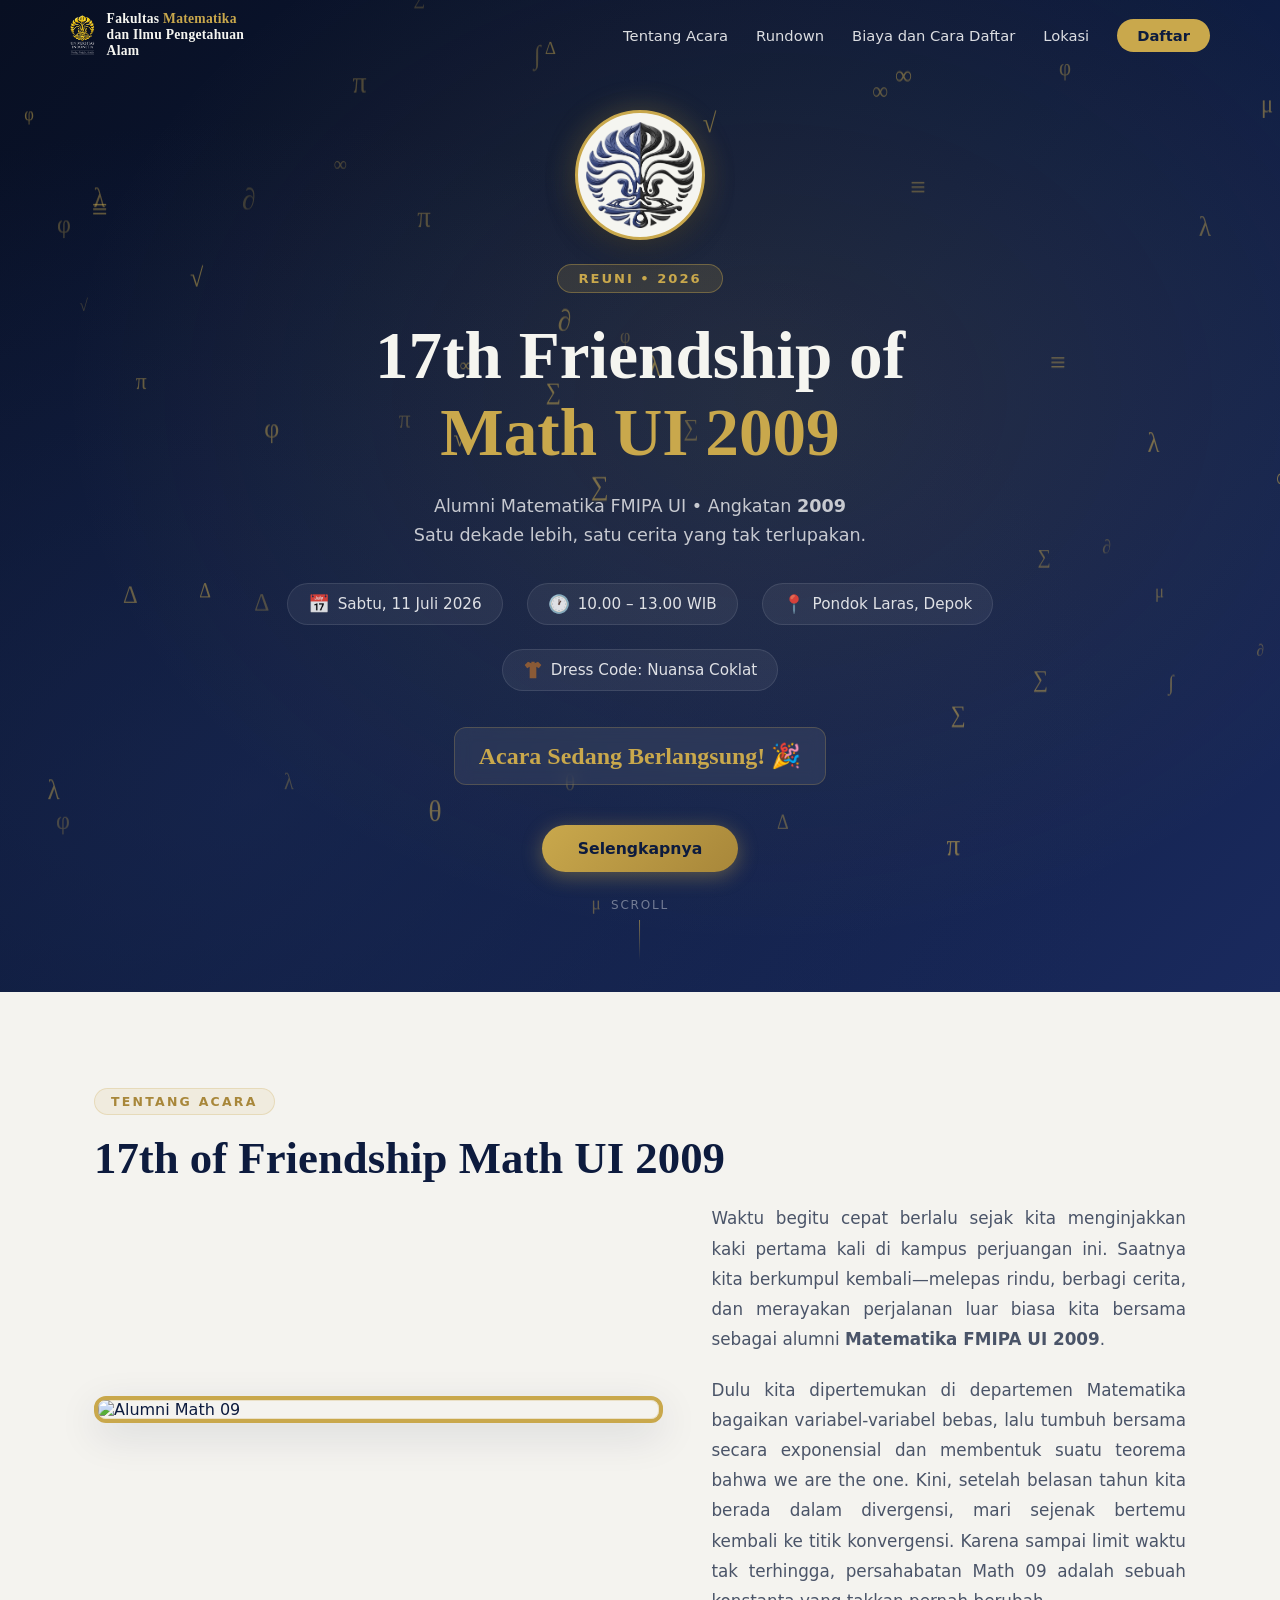
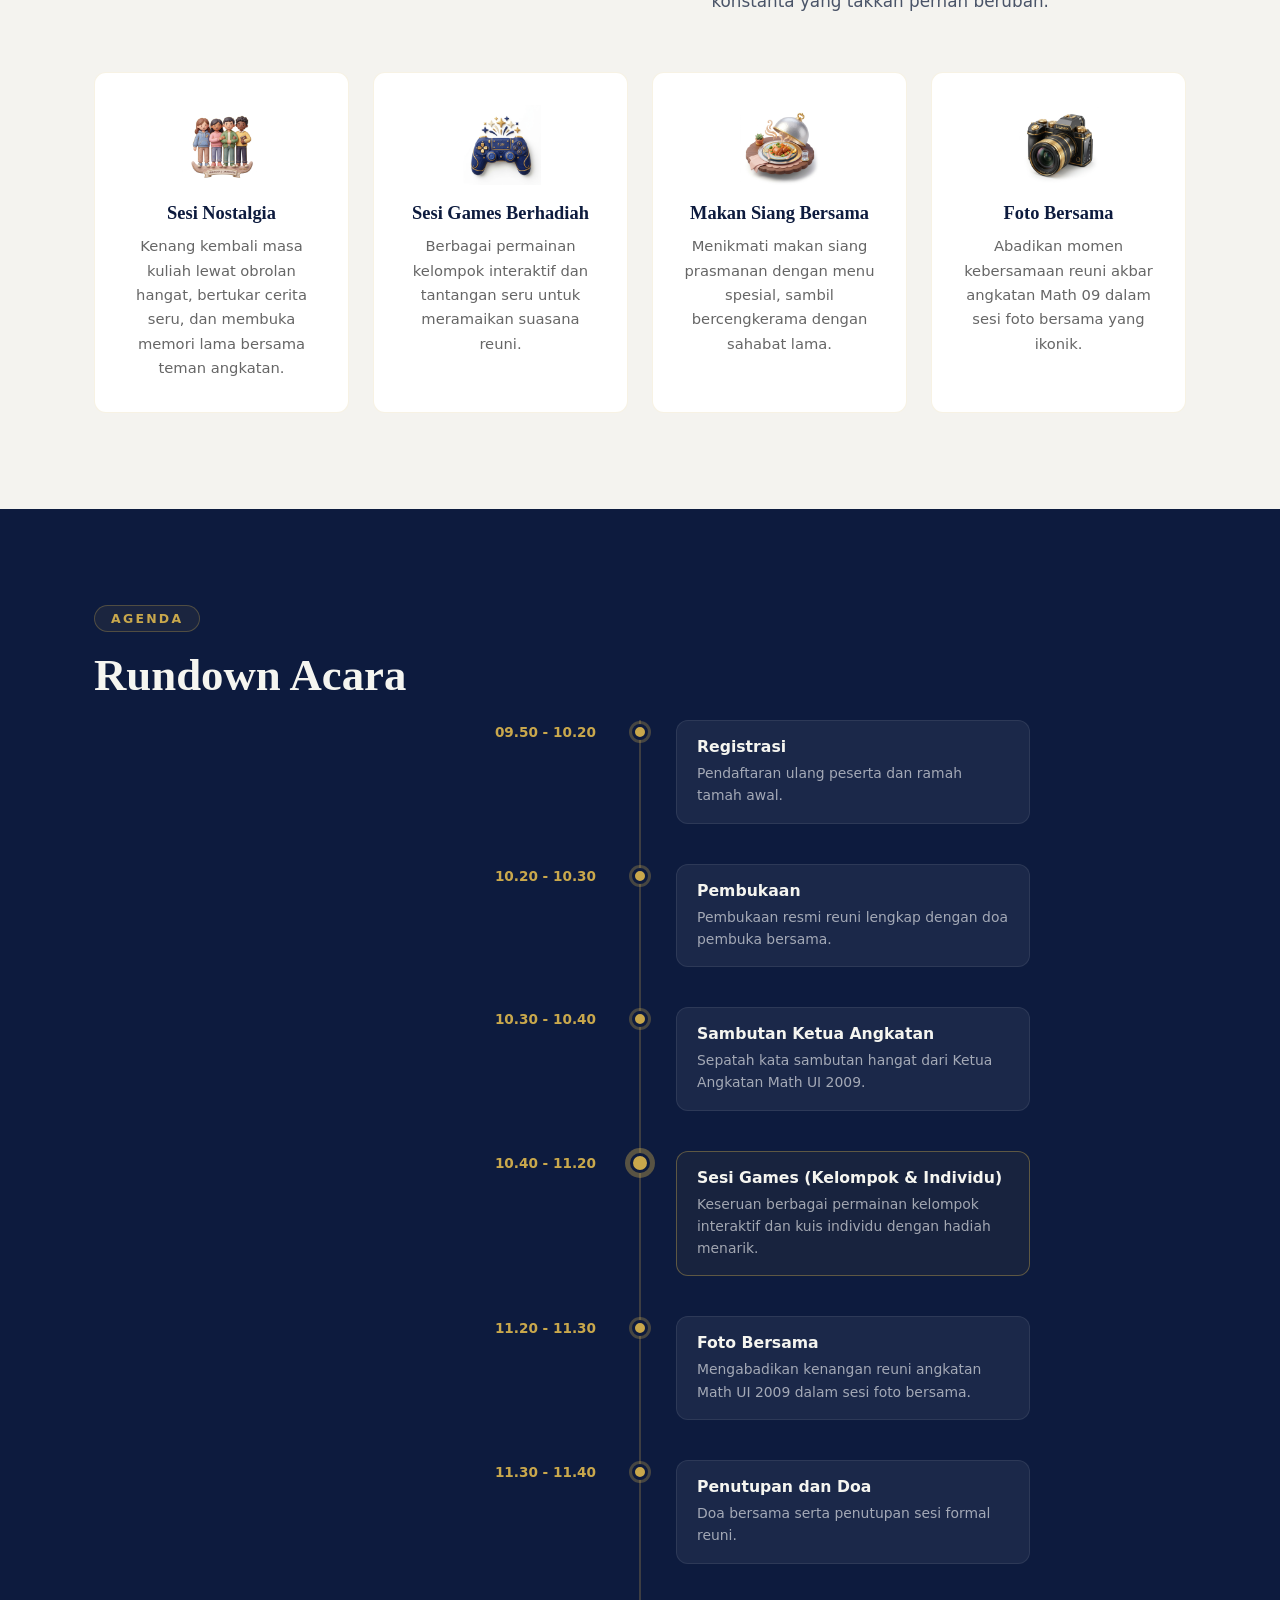
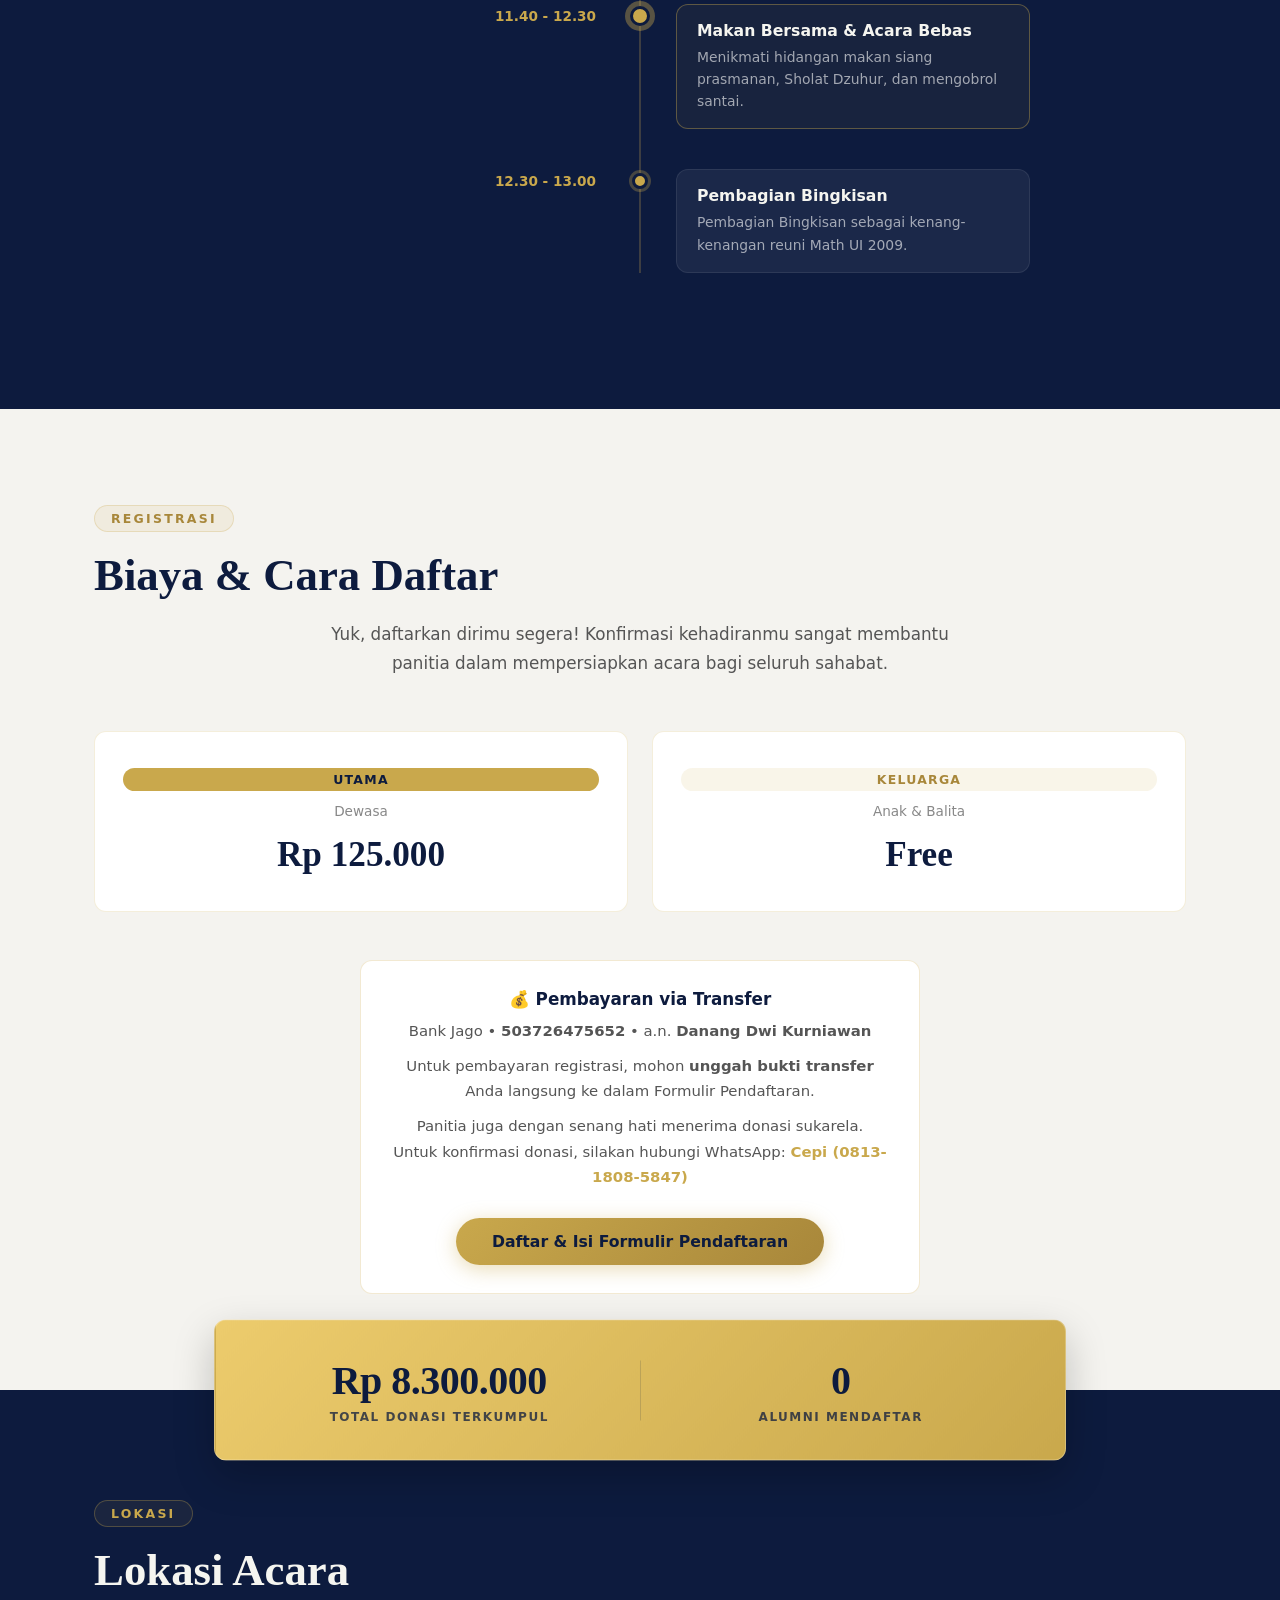
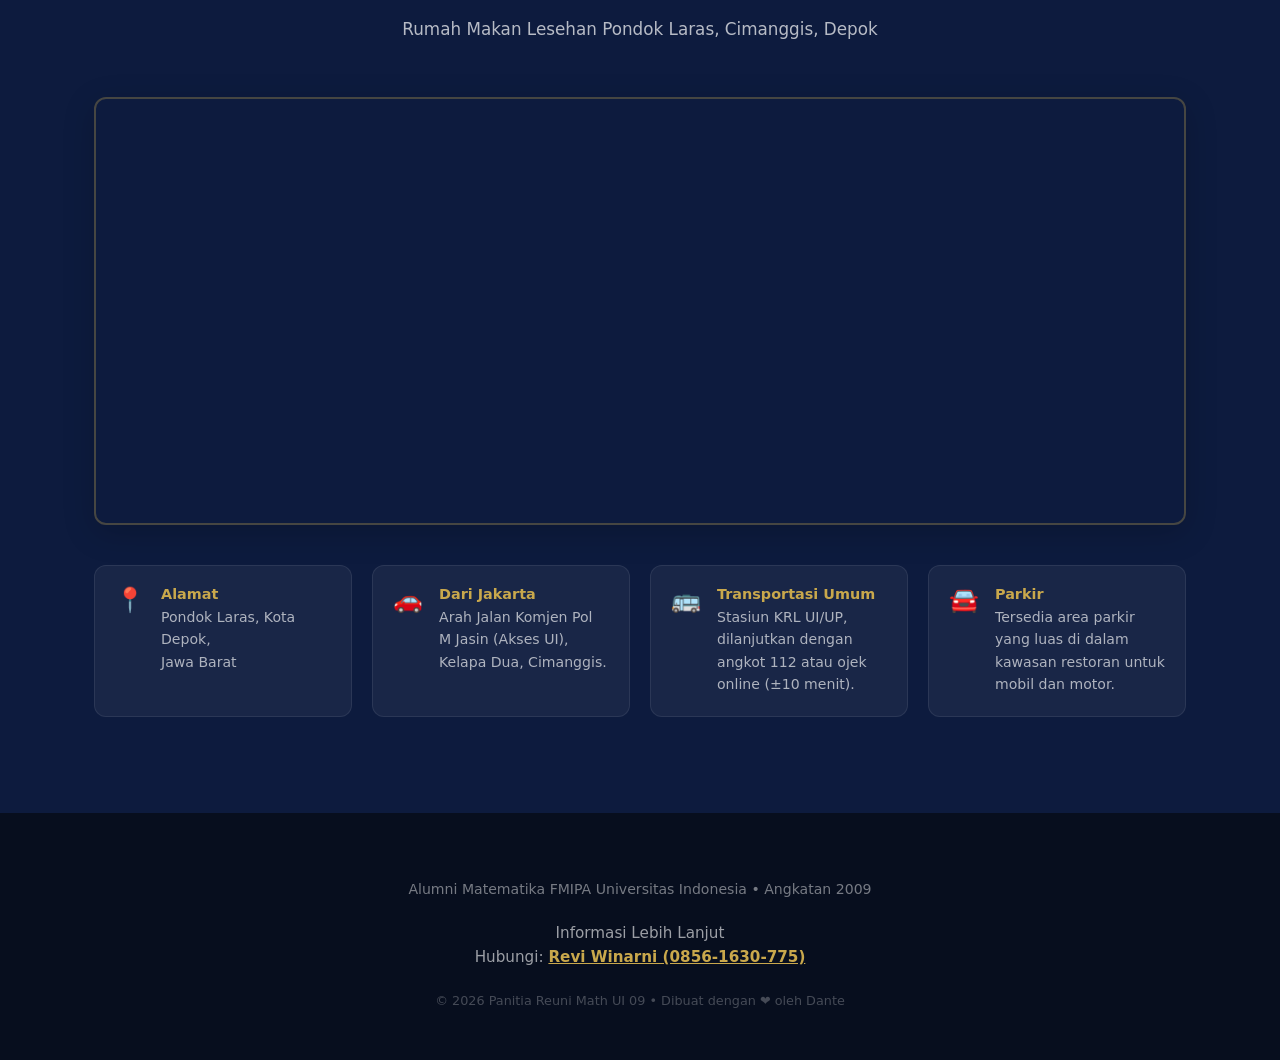
==== public/index.html @ d426e361 "Merge branch 'master' of https://github.com/dantedanz212/reunimathui09" ====
<!DOCTYPE html>
<html lang="id">

<head>
  <meta charset="UTF-8" />
  <meta name="viewport" content="width=device-width, initial-scale=1.0" />
  <title>Reuni Math UI 09</title>
  <link rel="icon" type="image/png" href="images/makara_fmipa.png" />
  <meta name="description"
    content="Reuni akbar alumni Matematika FMIPA Universitas Indonesia Angkatan 2009. Satu dekade lebih, satu cerita bersama." />
  <meta http-equiv="Content-Security-Policy"
    content="default-src 'self' https: 'unsafe-inline' 'unsafe-eval'; style-src 'self' https: 'unsafe-inline'; font-src 'self' https: data:; img-src 'self' data: https:; frame-src https://www.google.com/maps/;" />
  <meta name="referrer" content="strict-origin-when-cross-origin" />
  <link rel="preconnect" href="https://fonts.googleapis.com" />
  <link rel="preconnect" href="https://fonts.gstatic.com" crossorigin />
  <link
    href="https://fonts.googleapis.com/css2?family=Playfair+Display:wght@400;700;900&family=Inter:wght@300;400;500;600&display=swap"
    rel="stylesheet" />
  <link rel="stylesheet" href="style.css?v=2.0" />
</head>

<body>

  <!-- ===== NAVBAR ===== -->
  <nav id="navbar">
    <div class="nav-inner">
      <div class="nav-brand">
        <img src="images/logo_fmipa.png" alt="Logo FMIPA" class="nav-logo" />
        <div class="brand-3lines">
          <span>Fakultas <span class="gold">Matematika</span></span>
          <span>dan Ilmu Pengetahuan</span>
          <span>Alam</span>
        </div>
      </div>
      <ul class="nav-links">
        <li><a href="#acara">Tentang Acara</a></li>
        <li><a href="#rundown">Rundown</a></li>
        <li><a href="#biaya">Biaya dan Cara Daftar</a></li>
        <li><a href="#lokasi">Lokasi</a></li>
        <li><a
            href="https://docs.google.com/forms/d/e/1FAIpQLSdFpVgBOd-yaCvCnEdMHhne5CD_cT43ufvmAA6pFFX0t64EDw/viewform"
            target="_blank" rel="noopener noreferrer" class="btn-nav">Daftar</a></li>
      </ul>
      <button class="hamburger" id="hamburger" aria-label="Menu">&#9776;</button>
    </div>
  </nav>

  <!-- ===== HERO ===== -->
  <section id="hero">
    <div class="hero-overlay"></div>
    <canvas id="particle-canvas"></canvas>
    <div class="hero-inner">
      <div class="hero-content">
        <div class="hero-image reveal">
          <img src="images/makara_fmipa.png" alt="Makara 2009" class="hero-makara-img" />
        </div>
        <div class="hero-badge reveal">Reuni &bull; 2026</div>
        <h1 class="hero-title reveal">
          17th Friendship of<br />
          <span class="gold-text">Math UI 2009</span>
        </h1>
        <p class="hero-sub reveal">
          Alumni Matematika FMIPA UI &bull; Angkatan <strong>2009</strong><br />
          Satu dekade lebih, satu cerita yang tak terlupakan.
        </p>
        <div class="hero-meta reveal">
          <div class="hero-meta-item">
            <span class="meta-icon">&#128197;</span>
            <span>Sabtu, 11 Juli 2026</span>
          </div>
          <div class="hero-meta-item">
            <span class="meta-icon">&#128336;</span>
            <span>10.00 – 13.00 WIB</span>
          </div>
          <div class="hero-meta-item">
            <span class="meta-icon">&#128205;</span>
            <span>Pondok Laras, Depok</span>
          </div>
          <div class="hero-meta-item">
            <span class="meta-icon"
              style="display: inline-flex; align-items: center; justify-content: center; width: 1.25rem; height: 1.25rem;">
              <svg xmlns="http://www.w3.org/2000/svg" viewBox="0 0 24 24" width="100%" height="100%" fill="#8A5A36">
                <path d="M18 2L14 4V2H10V4L6 2L2 6L5 10L8 8V22H16V8L19 10L22 6L18 2Z" />
              </svg>
            </span>
            <span>Dress Code: Nuansa Coklat</span>
          </div>
        </div>
        <!-- Countdown -->
        <div class="countdown reveal" id="countdown">
          <div class="countdown-item"><span id="cd-hari">--</span><label>Hari</label></div>
          <div class="countdown-sep">:</div>
          <div class="countdown-item"><span id="cd-jam">--</span><label>Jam</label></div>
          <div class="countdown-sep">:</div>
          <div class="countdown-item"><span id="cd-menit">--</span><label>Menit</label></div>
          <div class="countdown-sep">:</div>
          <div class="countdown-item"><span id="cd-detik">--</span><label>Detik</label></div>
        </div>
        <div class="hero-cta reveal">
          <a href="#acara" class="btn-primary" id="btn-hero-selengkapnya">Selengkapnya</a>
        </div>
      </div>
    </div>
    <div class="hero-scroll-hint">
      <span>Scroll</span>
      <div class="scroll-line"></div>
    </div>
  </section>

  <!-- ===== TENTANG ACARA ===== -->
  <section id="acara" class="section-light">
    <div class="container">
      <div class="section-tag reveal">Tentang Acara</div>
      <h2 class="section-title reveal">17th of Friendship Math UI 2009</h2>
      <div class="about-content reveal">
        <div class="about-image-wrapper">
          <img src="images/math09.png" alt="Alumni Math 09" class="about-img" />
        </div>
        <div class="about-text">
          <p class="about-desc">
            Waktu begitu cepat berlalu sejak kita menginjakkan kaki pertama kali di kampus perjuangan ini. Saatnya kita
            berkumpul kembali—melepas rindu, berbagi cerita, dan merayakan perjalanan luar biasa kita bersama sebagai
            alumni
            <strong>Matematika FMIPA UI 2009</strong>.
          </p>
          <p class="about-desc">
            Dulu kita dipertemukan di departemen Matematika bagaikan variabel-variabel bebas, lalu tumbuh bersama secara
            exponensial dan membentuk suatu teorema bahwa we are the one. Kini, setelah belasan tahun kita berada dalam
            divergensi, mari sejenak bertemu kembali ke titik konvergensi. Karena sampai limit waktu tak terhingga,
            persahabatan Math 09 adalah sebuah konstanta yang takkan pernah berubah.
          </p>
        </div>
      </div>
      <div class="about-cards reveal">
        <div class="about-card">
          <div class="about-icon">
            <img src="images/family_3d.png" alt="Sesi Nostalgia" class="about-icon-img" />
          </div>
          <h3>Sesi Nostalgia</h3>
          <p>Kenang kembali masa kuliah lewat obrolan hangat, bertukar cerita seru, dan membuka memori lama bersama
            teman angkatan.</p>
        </div>
        <div class="about-card">
          <div class="about-icon">
            <img src="images/prize_3d.png" alt="Sesi Games" class="about-icon-img" />
          </div>
          <h3>Sesi Games Berhadiah</h3>
          <p>Berbagai permainan kelompok interaktif dan tantangan seru untuk meramaikan suasana reuni.</p>
        </div>
        <div class="about-card">
          <div class="about-icon">
            <img src="images/feast_3d.png" alt="Makan Siang Bersama" class="about-icon-img" />
          </div>
          <h3>Makan Siang Bersama</h3>
          <p>Menikmati makan siang prasmanan dengan menu spesial, sambil bercengkerama dengan sahabat lama.</p>
        </div>
        <div class="about-card">
          <div class="about-icon">
            <img src="images/camera_3d.png" alt="Foto Bersama" class="about-icon-img" />
          </div>
          <h3>Foto Bersama</h3>
          <p>Abadikan momen kebersamaan reuni akbar angkatan Math 09 dalam sesi foto bersama yang ikonik.</p>
        </div>
      </div>
    </div>
  </section>

  <!-- ===== RUNDOWN ===== -->
  <section id="rundown" class="section-dark">
    <div class="container">
      <div class="section-tag reveal">Agenda</div>
      <h2 class="section-title reveal">Rundown Acara</h2>
      <div class="timeline reveal">
        <div class="timeline-item">
          <div class="timeline-time">09.50 - 10.20</div>
          <div class="timeline-dot"></div>
          <div class="timeline-body">
            <h4>Registrasi</h4>
            <p>Pendaftaran ulang peserta dan ramah tamah awal.</p>
          </div>
        </div>
        <div class="timeline-item">
          <div class="timeline-time">10.20 - 10.30</div>
          <div class="timeline-dot"></div>
          <div class="timeline-body">
            <h4>Pembukaan</h4>
            <p>Pembukaan resmi reuni lengkap dengan doa pembuka bersama.</p>
          </div>
        </div>
        <div class="timeline-item">
          <div class="timeline-time">10.30 - 10.40</div>
          <div class="timeline-dot"></div>
          <div class="timeline-body">
            <h4>Sambutan Ketua Angkatan</h4>
            <p>Sepatah kata sambutan hangat dari Ketua Angkatan Math UI 2009.</p>
          </div>
        </div>
        <div class="timeline-item">
          <div class="timeline-time">10.40 - 11.20</div>
          <div class="timeline-dot gold-dot"></div>
          <div class="timeline-body highlight">
            <h4>Sesi Games (Kelompok &amp; Individu)</h4>
            <p>Keseruan berbagai permainan kelompok interaktif dan kuis individu dengan hadiah menarik.</p>
          </div>
        </div>
        <div class="timeline-item">
          <div class="timeline-time">11.20 - 11.30</div>
          <div class="timeline-dot"></div>
          <div class="timeline-body">
            <h4>Foto Bersama</h4>
            <p>Mengabadikan kenangan reuni angkatan Math UI 2009 dalam sesi foto bersama.</p>
          </div>
        </div>
        <div class="timeline-item">
          <div class="timeline-time">11.30 - 11.40</div>
          <div class="timeline-dot"></div>
          <div class="timeline-body">
            <h4>Penutupan dan Doa</h4>
            <p>Doa bersama serta penutupan sesi formal reuni.</p>
          </div>
        </div>
        <div class="timeline-item">
          <div class="timeline-time">11.40 - 12.30</div>
          <div class="timeline-dot gold-dot"></div>
          <div class="timeline-body highlight">
            <h4>Makan Bersama &amp; Acara Bebas</h4>
            <p>Menikmati hidangan makan siang prasmanan, Sholat Dzuhur, dan mengobrol santai.</p>
          </div>
        </div>
        <div class="timeline-item">
          <div class="timeline-time">12.30 - 13.00</div>
          <div class="timeline-dot"></div>
          <div class="timeline-body">
            <h4>Pembagian Bingkisan</h4>
            <p>Pembagian Bingkisan sebagai kenang-kenangan reuni Math UI 2009.</p>
          </div>
        </div>
      </div>
    </div>
  </section>

  <!-- ===== BIAYA & REGISTRASI ===== -->
  <section id="biaya" class="section-light">
    <div class="container">
      <div class="section-tag reveal">Registrasi</div>
      <h2 class="section-title reveal">Biaya & Cara Daftar</h2>
      <p class="section-desc reveal">Yuk, daftarkan dirimu segera! Konfirmasi kehadiranmu sangat membantu panitia dalam
        mempersiapkan acara bagi seluruh sahabat.</p>
      <div class="pricing-cards reveal">
        <div class="price-card">
          <div class="price-badge badge-gold">Utama</div>
          <div class="price-label">Dewasa</div>
          <div class="price-amount">Rp 125.000</div>
        </div>
        <div class="price-card">
          <div class="price-badge">Keluarga</div>
          <div class="price-label">Anak &amp; Balita</div>
          <div class="price-amount">Free</div>
        </div>
      </div>
      <div class="payment-info reveal">
        <h4>&#128176; Pembayaran via Transfer</h4>
        <p>Bank Jago &bull; <strong>503726475652</strong> &bull; a.n. <strong>Danang Dwi Kurniawan</strong></p>
        <p style="margin-top: 10px; margin-bottom: 10px;">Untuk pembayaran registrasi, mohon <strong>unggah bukti transfer</strong> Anda langsung ke dalam Formulir Pendaftaran.</p>
        <p style="margin-bottom: 20px;">Panitia juga dengan senang hati menerima donasi sukarela. Untuk konfirmasi donasi, silakan hubungi WhatsApp: <a href="https://wa.me/6281318085847"
            target="_blank" id="link-wa-konfirmasi"><strong>Cepi (0813-1808-5847)</strong></a></p>
        <a href="https://docs.google.com/forms/d/e/1FAIpQLSdFpVgBOd-yaCvCnEdMHhne5CD_cT43ufvmAA6pFFX0t64EDw/viewform"
          target="_blank" rel="noopener noreferrer" class="btn-primary" id="btn-isi-formulir"
          style="margin-top: 8px;">Daftar &amp; Isi Formulir Pendaftaran</a>
      </div>
    </div>
  </section>

  <!-- ===== STATS OVERLAP BAR ===== -->
  <div class="stats-overlap-wrapper reveal">
    <div class="stats-overlap-bar">
      <!-- Item 1: Total Donasi -->
      <div class="stats-overlap-item">
        <div class="stats-overlap-val">Rp 8.300.000</div>
        <div class="stats-overlap-label">Total Donasi Terkumpul</div>
      </div>

      <!-- Divider -->
      <div class="stats-overlap-divider"></div>

      <!-- Item 2: Alumni Terdaftar -->
      <div class="stats-overlap-item">
        <div class="stats-overlap-val"><span id="stat-registered-count">0</span></div>
        <div class="stats-overlap-label">Alumni Mendaftar</div>
      </div>
    </div>
  </div>

  <!-- ===== LOKASI ===== -->
  <section id="lokasi" class="section-dark">
    <div class="container">
      <div class="section-tag reveal">Lokasi</div>
      <h2 class="section-title reveal">Lokasi Acara</h2>
      <p class="section-desc reveal">Rumah Makan Lesehan Pondok Laras, Cimanggis, Depok</p>
      <div class="map-wrapper reveal">
        <iframe id="google-maps-embed"
          src="https://www.google.com/maps/embed?pb=!1m18!1m12!1m3!1d3965.340620869389!2d106.85104077508216!3d-6.354884193635293!2m3!1f0!2f0!3f0!3m2!1i1024!2i768!4f13.1!3m3!1m2!1s0x2e69ec5cb41ed3df%3A0xdfd6d8d2eb933747!2sRumah%20Makan%20Lesehan%20Pondok%20Laras!5e0!3m2!1sid!2sid!4v1715400000000!5m2!1sid!2sid"
          width="100%" height="420" style="border:0;" allowfullscreen="" loading="lazy"
          referrerpolicy="no-referrer-when-downgrade" title="Lokasi Pondok Laras Depok">
        </iframe>
      </div>
      <div class="location-info reveal">
        <div class="loc-item">
          <span class="loc-icon">&#128205;</span>
          <div>
            <strong>Alamat</strong>
            <p>Pondok Laras, Kota Depok,<br />Jawa Barat</p>
          </div>
        </div>
        <div class="loc-item">
          <span class="loc-icon">&#128663;</span>
          <div>
            <strong>Dari Jakarta</strong>
            <p>Arah Jalan Komjen Pol M Jasin (Akses UI), Kelapa Dua, Cimanggis.</p>
          </div>
        </div>
        <div class="loc-item">
          <span class="loc-icon">&#128652;</span>
          <div>
            <strong>Transportasi Umum</strong>
            <p>Stasiun KRL UI/UP, dilanjutkan dengan angkot 112 atau ojek online (±10 menit).</p>
          </div>
        </div>
        <div class="loc-item">
          <span class="loc-icon">&#128664;</span>
          <div>
            <strong>Parkir</strong>
            <p>Tersedia area parkir yang luas di dalam kawasan restoran untuk mobil dan motor.</p>
          </div>
        </div>
      </div>
    </div>
  </section>


  <!-- ===== FOOTER ===== -->
  <footer id="footer">
    <div class="container">
      <p class="footer-sub" style="margin-top: 16px;">Alumni Matematika FMIPA Universitas Indonesia &bull; Angkatan 2009
      </p>
      <div class="footer-contact"
        style="margin-top: 12px; margin-bottom: 24px; font-size: 0.95rem; color: rgba(255,255,255,.6); line-height: 1.6;">
        Informasi Lebih Lanjut<br />
        Hubungi: <a href="https://wa.me/628561630775" target="_blank" rel="noopener noreferrer"
          style="font-weight: 600; text-decoration: underline;">Revi Winarni (0856-1630-775)</a>
      </div>
      <p class="footer-copy">&copy; 2026 Panitia Reuni Math UI 09 &bull; Dibuat dengan &#10084; oleh Dante</p>
    </div>
  </footer>

  <script src="app.js"></script>
</body>

</html>
---- public/style.css ----
/* ============================================================
   REUNI MATEK 09 — Design System
   Navy #0D1B3E | Gold #C9A84C | White #F5F5F0
   ============================================================ */

/* ---- Reset & Base ---- */
*, *::before, *::after { box-sizing: border-box; margin: 0; padding: 0; }

:root {
  --navy:      #0D1B3E;
  --navy-mid:  #162040;
  --navy-lite: #1e2d5a;
  --gold:      #C9A84C;
  --gold-lite: #e4c370;
  --gold-dark: #a8873a;
  --white:     #F5F5F0;
  --gray:      #b0b8c9;
  --light-bg:  #f4f3ef;
  --font-head: 'Playfair Display', Georgia, serif;
  --font-body: 'Inter', system-ui, sans-serif;
  --radius:    12px;
  --shadow:    0 8px 32px rgba(0,0,0,.18);
  --transition: .35s cubic-bezier(.4,0,.2,1);
}

html { scroll-behavior: smooth; }
body { font-family: var(--font-body); color: var(--navy); background: var(--light-bg); overflow-x: hidden; }
a { color: var(--gold); text-decoration: none; }
a:hover { color: var(--gold-lite); }
img { max-width: 100%; display: block; }

.container { max-width: 1140px; margin: 0 auto; padding: 0 24px; }
.gold { color: var(--gold); }
.gold-text { color: var(--gold); }

/* ---- Reveal Animation ---- */
.reveal { opacity: 0; transform: translateY(32px); transition: opacity .65s ease, transform .65s ease; }
.reveal.visible { opacity: 1; transform: translateY(0); }

/* ============================================================
   NAVBAR
   ============================================================ */
#navbar {
  position: fixed; top: 0; left: 0; right: 0; z-index: 1000;
  padding: 0 32px;
  background: transparent;
  transition: background var(--transition), box-shadow var(--transition);
}
#navbar.scrolled {
  background: rgba(13,27,62,.96);
  backdrop-filter: blur(12px);
  box-shadow: 0 2px 20px rgba(0,0,0,.3);
}
.nav-inner {
  max-width: 1140px; margin: 0 auto;
  display: flex; align-items: center; justify-content: space-between;
  height: 70px;
}
.nav-brand {
  display: flex; align-items: center; gap: 12px;
}
.nav-logo { height: 42px; width: auto; object-fit: contain; }
.brand-3lines {
  display: flex; flex-direction: column;
  font-family: var(--font-head); font-size: 0.85rem; font-weight: 700;
  color: var(--white); line-height: 1.2; letter-spacing: 0.02em;
}
.brand-3lines .gold { color: var(--gold); }
.nav-links { list-style: none; display: flex; gap: 28px; align-items: center; }
.nav-links a { color: rgba(255,255,255,.85); font-size: .92rem; font-weight: 500; transition: color var(--transition); }
.nav-links a:hover { color: var(--gold); }
.btn-nav {
  background: var(--gold); color: var(--navy) !important; font-weight: 600 !important;
  padding: 8px 20px; border-radius: 50px; transition: background var(--transition), transform var(--transition) !important;
}
.btn-nav:hover { background: var(--gold-lite) !important; transform: translateY(-2px); }
.hamburger { display: none; background: none; border: none; color: var(--white); font-size: 1.5rem; cursor: pointer; }

/* ============================================================
   HERO
   ============================================================ */
#hero {
  position: relative; min-height: 90vh;
  display: flex; align-items: center; justify-content: center;
  background: linear-gradient(135deg, #080f22 0%, #0d1b3e 50%, #1a2a5e 100%);
  overflow: hidden;
}
.hero-overlay {
  position: absolute; inset: 0;
  background: radial-gradient(ellipse at 60% 40%, rgba(201,168,76,.12) 0%, transparent 65%),
              radial-gradient(ellipse at 20% 80%, rgba(30,45,90,.5) 0%, transparent 60%);
}
#particle-canvas { position: absolute; inset: 0; width: 100%; height: 100%; pointer-events: none; }

.hero-inner {
  position: relative; z-index: 2; width: 100%; max-width: 1140px; margin: 0 auto;
  display: flex; flex-direction: column; align-items: center; justify-content: center;
  padding: 110px 24px 120px;
}
.hero-content {
  text-align: center; max-width: 820px;
  display: flex; flex-direction: column; align-items: center;
}
.hero-image {
  width: 130px;
  height: 130px;
  margin-bottom: 24px;
  background: var(--white);
  border-radius: 50%;
  display: flex;
  align-items: center;
  justify-content: center;
  padding: 8px;
  box-shadow: 0 10px 30px rgba(0, 0, 0, 0.25), 0 0 30px rgba(201, 168, 76, 0.3);
  border: 3px solid var(--gold);
  animation: float 6s ease-in-out infinite;
}
.hero-makara-img {
  width: 100%;
  height: auto;
  object-fit: contain;
  opacity: 0.95;
}
@keyframes float {
  0% { transform: translateY(0px); }
  50% { transform: translateY(-20px); }
  100% { transform: translateY(0px); }
}
.hero-badge {
  display: inline-block;
  background: rgba(201,168,76,.15); border: 1px solid rgba(201,168,76,.4);
  color: var(--gold); font-size: .82rem; font-weight: 600; letter-spacing: .15em; text-transform: uppercase;
  padding: 6px 20px; border-radius: 50px; margin-bottom: 24px;
}
.hero-title {
  font-family: var(--font-head); font-size: clamp(2.4rem, 6vw, 4.2rem);
  font-weight: 900; color: var(--white); line-height: 1.15; margin-bottom: 20px;
}
.hero-sub {
  font-size: 1.1rem; color: rgba(255,255,255,.75); line-height: 1.7; margin-bottom: 32px;
}
.hero-meta {
  display: flex; gap: 24px; justify-content: center; flex-wrap: wrap; margin-bottom: 36px;
}
.hero-meta-item {
  display: flex; align-items: center; gap: 8px;
  color: rgba(255,255,255,.85); font-size: .95rem; font-weight: 500;
  background: rgba(255,255,255,.06); border: 1px solid rgba(255,255,255,.1);
  padding: 10px 20px; border-radius: 50px;
}
.meta-icon { font-size: 1.1rem; }

/* Countdown */
.countdown {
  display: flex; align-items: center; justify-content: center; gap: 8px;
  margin-bottom: 40px;
}
.countdown-item {
  background: rgba(255,255,255,.07); border: 1px solid rgba(201,168,76,.25);
  border-radius: var(--radius); padding: 16px 24px; min-width: 80px; text-align: center;
  backdrop-filter: blur(8px);
}
.countdown-item span {
  display: block; font-family: var(--font-head); font-size: 2.2rem;
  font-weight: 700; color: var(--gold); line-height: 1;
}
.countdown-item label { display: block; font-size: .72rem; color: rgba(255,255,255,.6); letter-spacing: .1em; text-transform: uppercase; margin-top: 4px; }
.countdown-sep { font-size: 2rem; color: var(--gold); font-weight: 700; opacity: .6; }

/* CTA Buttons */
.hero-cta { display: flex; gap: 16px; justify-content: center; flex-wrap: wrap; }
.btn-primary {
  display: inline-block; padding: 14px 36px;
  background: linear-gradient(135deg, var(--gold), var(--gold-dark));
  color: var(--navy); font-weight: 700; font-size: .98rem;
  border-radius: 50px; border: none; cursor: pointer;
  transition: transform var(--transition), box-shadow var(--transition);
  box-shadow: 0 4px 20px rgba(201,168,76,.4);
}
.btn-primary:hover { transform: translateY(-3px); box-shadow: 0 8px 32px rgba(201,168,76,.55); color: var(--navy); }
.btn-ghost {
  display: inline-block; padding: 14px 36px;
  background: transparent; color: var(--white); font-weight: 600; font-size: .98rem;
  border-radius: 50px; border: 2px solid rgba(255,255,255,.35);
  transition: border-color var(--transition), background var(--transition);
}
.btn-ghost:hover { border-color: var(--gold); background: rgba(201,168,76,.08); color: var(--white); }
.btn-ghost-dark {
  display: inline-block; padding: 14px 36px;
  background: transparent; color: var(--navy); font-weight: 600; font-size: .98rem;
  border-radius: 50px; border: 2px solid rgba(13,27,62,.3);
  transition: border-color var(--transition), background var(--transition), color var(--transition);
}
.btn-ghost-dark:hover { border-color: var(--gold); background: rgba(201,168,76,.08); color: var(--navy); }
.btn-xl { padding: 18px 48px; font-size: 1.1rem; }

/* Registration Counter Badge */
.registration-counter {
  display: inline-flex;
  align-items: center;
  gap: 10px;
  background: rgba(201, 168, 76, 0.12);
  border: 1px solid rgba(201, 168, 76, 0.35);
  padding: 8px 18px;
  border-radius: 50px;
  margin: 20px auto 10px;
  font-size: 0.95rem;
  color: var(--white);
  box-shadow: 0 4px 15px rgba(0, 0, 0, 0.2);
}
.counter-pulse {
  width: 8px;
  height: 8px;
  background-color: #2ecc71;
  border-radius: 50%;
  box-shadow: 0 0 0 0 rgba(46, 204, 113, 0.7);
  animation: pulse 1.6s infinite;
}
@keyframes pulse {
  0% {
    transform: scale(0.95);
    box-shadow: 0 0 0 0 rgba(46, 204, 113, 0.7);
  }
  70% {
    transform: scale(1);
    box-shadow: 0 0 0 8px rgba(46, 204, 113, 0);
  }
  100% {
    transform: scale(0.95);
    box-shadow: 0 0 0 0 rgba(46, 204, 113, 0);
  }
}

/* Hero scroll hint */
.hero-scroll-hint {
  position: absolute; bottom: 32px; left: 50%; transform: translateX(-50%);
  display: flex; flex-direction: column; align-items: center; gap: 8px;
  color: rgba(255,255,255,.4); font-size: .75rem; letter-spacing: .15em; text-transform: uppercase;
  animation: bobble 2.5s ease-in-out infinite;
}
.scroll-line {
  width: 1px; height: 40px;
  background: linear-gradient(to bottom, rgba(201,168,76,.6), transparent);
}
@keyframes bobble { 0%,100%{transform:translateX(-50%) translateY(0)} 50%{transform:translateX(-50%) translateY(8px)} }

/* ============================================================
   SECTIONS — Light / Dark
   ============================================================ */
.section-light { background: var(--light-bg); padding: 96px 0; }
.section-dark { background: var(--navy); padding: 96px 0; }
.section-dark .section-tag { color: var(--gold); border-color: rgba(201,168,76,.3); background: rgba(201,168,76,.08); }
.section-dark .section-title { color: var(--white); }
.section-dark .section-desc { color: rgba(255,255,255,.7); }

.section-tag {
  display: inline-block; font-size: .78rem; font-weight: 700; letter-spacing: .18em; text-transform: uppercase;
  color: var(--gold-dark); background: rgba(201,168,76,.1); border: 1px solid rgba(201,168,76,.25);
  padding: 5px 16px; border-radius: 50px; margin-bottom: 16px;
}
.section-title {
  font-family: var(--font-head); font-size: clamp(1.8rem, 4vw, 2.8rem);
  font-weight: 700; color: var(--navy); line-height: 1.25; margin-bottom: 16px;
}
.section-desc {
  max-width: 640px; margin: 0 auto 52px; font-size: 1.05rem;
  color: #555; line-height: 1.75; text-align: center;
}

/* Tentang Acara - Two Column Layout */
.about-content {
  display: grid;
  grid-template-columns: 1.2fr 1fr;
  gap: 48px;
  align-items: center;
  margin-bottom: 56px;
}
.about-image-wrapper {
  position: relative;
  border-radius: var(--radius);
  overflow: hidden;
  box-shadow: 0 12px 40px rgba(13,27,62,0.12);
  border: 4px solid var(--gold);
  transition: transform var(--transition), box-shadow var(--transition);
}
.about-image-wrapper::before {
  content: '';
  position: absolute;
  inset: 0;
  border: 1px solid rgba(201,168,76,0.25);
  pointer-events: none;
  z-index: 2;
  border-radius: calc(var(--radius) - 4px);
}
.about-img {
  width: 100%;
  height: auto;
  object-fit: cover;
  display: block;
  transition: transform 0.6s ease;
}
.about-image-wrapper:hover {
  transform: translateY(-4px);
  box-shadow: 0 16px 48px rgba(13,27,62,0.18);
}
.about-image-wrapper:hover .about-img {
  transform: scale(1.03);
}
.about-text {
  display: flex;
  flex-direction: column;
  gap: 20px;
}
.about-desc {
  font-size: 1.05rem;
  color: #4a5468;
  line-height: 1.8;
  text-align: justify;
}

/* ============================================================
   ABOUT CARDS
   ============================================================ */
.about-cards {
  display: grid; grid-template-columns: repeat(auto-fit, minmax(230px,1fr)); gap: 24px;
}
.about-card {
  background: #fff; border-radius: var(--radius);
  padding: 32px 24px; text-align: center;
  border: 1px solid rgba(201,168,76,.15);
  transition: transform var(--transition), box-shadow var(--transition);
}
.about-card:hover { transform: translateY(-6px); box-shadow: 0 16px 40px rgba(13,27,62,.12); }
.about-icon {
  width: 80px;
  height: 80px;
  margin: 0 auto 18px;
  display: flex;
  align-items: center;
  justify-content: center;
}
.about-icon-img {
  width: 100%;
  height: 100%;
  object-fit: contain;
  transition: transform var(--transition);
}
.about-card:hover .about-icon-img {
  transform: scale(1.1) rotate(4deg);
}
.about-card h3 { font-family: var(--font-head); font-size: 1.15rem; color: var(--navy); margin-bottom: 10px; }
.about-card p { font-size: .92rem; color: #666; line-height: 1.65; }

/* ============================================================
   TIMELINE
   ============================================================ */
.timeline { position: relative; max-width: 780px; margin: 0 auto; }
.timeline::before {
  content: ''; position: absolute; left: 50%; top: 0; bottom: 0;
  width: 2px; background: rgba(201,168,76,.25); transform: translateX(-50%);
}
.timeline-item {
  display: grid; grid-template-columns: 1fr 40px 1fr;
  gap: 0 16px; align-items: start; margin-bottom: 40px;
}
.timeline-time {
  text-align: right; font-size: .85rem; font-weight: 600;
  color: var(--gold); padding-top: 4px; padding-right: 8px;
}
.timeline-dot {
  width: 16px; height: 16px; border-radius: 50%;
  background: var(--gold); border: 3px solid var(--navy);
  box-shadow: 0 0 0 3px rgba(201,168,76,.3);
  margin: 4px auto 0; flex-shrink: 0; position: relative; z-index: 1;
}
.gold-dot { box-shadow: 0 0 0 5px rgba(201,168,76,.4); width: 20px; height: 20px; margin: 2px auto 0; }
.timeline-body {
  background: rgba(255,255,255,.06); border: 1px solid rgba(255,255,255,.08);
  border-radius: var(--radius); padding: 16px 20px;
}
.timeline-body.highlight { border-color: rgba(201,168,76,.4); background: rgba(201,168,76,.06); }
.timeline-body h4 { color: var(--white); font-size: .98rem; font-weight: 600; margin-bottom: 6px; }
.timeline-body p { color: rgba(255,255,255,.6); font-size: .87rem; line-height: 1.6; }

/* ============================================================
   PRICING
   ============================================================ */
.pricing-cards {
  display: grid; grid-template-columns: repeat(auto-fit, minmax(270px,1fr));
  gap: 24px; margin-bottom: 48px;
}
.price-card {
  background: #fff; border-radius: var(--radius);
  padding: 36px 28px; text-align: center;
  border: 1px solid rgba(201,168,76,.2);
  display: flex; flex-direction: column; gap: 12px;
  transition: transform var(--transition), box-shadow var(--transition);
}
.price-card:hover { transform: translateY(-6px); box-shadow: 0 20px 48px rgba(13,27,62,.12); }
.price-featured {
  background: var(--navy);
  border-color: var(--gold);
  box-shadow: 0 8px 40px rgba(13,27,62,.25);
  transform: scale(1.04);
}
.price-featured h3, .price-featured .price-amount, .price-featured .price-label { color: var(--white); }
.price-featured .price-perks li { color: rgba(255,255,255,.8); }

.price-badge {
  display: inline-block; padding: 4px 14px; border-radius: 50px;
  background: rgba(201,168,76,.12); color: var(--gold-dark);
  font-size: .78rem; font-weight: 700; letter-spacing: .1em; text-transform: uppercase;
}
.badge-gold { background: var(--gold); color: var(--navy); }
.price-label { font-size: .85rem; color: #888; margin-bottom: 4px; }
.price-amount { font-family: var(--font-head); font-size: 2.2rem; font-weight: 700; color: var(--navy); }
.price-perks { list-style: none; text-align: left; font-size: .9rem; color: #555; display: flex; flex-direction: column; gap: 8px; flex: 1; }
.price-perks li { display: flex; gap: 8px; align-items: center; }

.payment-info {
  text-align: center; background: #fff; border: 1px solid rgba(201,168,76,.25);
  border-radius: var(--radius); padding: 28px 32px; max-width: 560px; margin: 0 auto;
}
.payment-info h4 { font-size: 1.05rem; margin-bottom: 10px; color: var(--navy); }
.payment-info p { font-size: .93rem; color: #555; line-height: 1.7; }

/* ============================================================
   MAPS
   ============================================================ */
.map-wrapper {
  border-radius: var(--radius); overflow: hidden;
  border: 2px solid rgba(201,168,76,.3); margin-bottom: 40px;
  box-shadow: var(--shadow);
}
.location-info {
  display: grid; grid-template-columns: repeat(auto-fit, minmax(240px,1fr));
  gap: 20px;
}
.loc-item {
  display: flex; gap: 16px; align-items: flex-start;
  background: rgba(255,255,255,.05); border: 1px solid rgba(255,255,255,.08);
  border-radius: var(--radius); padding: 20px;
}
.loc-icon { font-size: 1.5rem; flex-shrink: 0; }
.loc-item strong { display: block; color: var(--gold); margin-bottom: 4px; font-size: .9rem; }
.loc-item p { color: rgba(255,255,255,.65); font-size: .88rem; line-height: 1.6; }

/* ============================================================
   CTA SECTION
   ============================================================ */
.section-cta {
  background: linear-gradient(135deg, #0a1530 0%, var(--navy) 60%, #1a2a5e 100%);
  padding: 96px 0; text-align: center;
  position: relative; overflow: hidden;
}
.section-cta::before {
  content: ''; position: absolute; inset: 0;
  background: radial-gradient(ellipse at center, rgba(201,168,76,.12) 0%, transparent 65%);
}
.section-cta h2 {
  position: relative; font-family: var(--font-head); font-size: clamp(1.8rem,4vw,2.8rem);
  color: var(--white); margin-bottom: 16px;
}
.section-cta p { position: relative; color: rgba(255,255,255,.7); font-size: 1.05rem; margin-bottom: 36px; }
.section-cta .btn-primary { position: relative; }
.cta-note { position: relative; color: rgba(255,255,255,.45); font-size: .85rem; margin-top: 20px; }

/* ============================================================
   FOOTER
   ============================================================ */
#footer { background: #070e1e; padding: 52px 0; text-align: center; }
.footer-brand { display: flex; align-items: center; justify-content: center; gap: 8px; margin-bottom: 8px; }
.footer-title { font-family: var(--font-head); font-size: 1.5rem; font-weight: 700; color: var(--white); }
.footer-sub { color: rgba(255,255,255,.45); font-size: .88rem; margin-bottom: 24px; }
.footer-socials { display: flex; gap: 20px; justify-content: center; margin-bottom: 24px; flex-wrap: wrap; }
.footer-socials a {
  color: rgba(255,255,255,.6); font-size: .9rem;
  padding: 8px 18px; border: 1px solid rgba(255,255,255,.1); border-radius: 50px;
  transition: color var(--transition), border-color var(--transition);
}
.footer-socials a:hover { color: var(--gold); border-color: rgba(201,168,76,.4); }
.footer-copy { color: rgba(255,255,255,.25); font-size: .8rem; }

/* ============================================================
   RESPONSIVE
   ============================================================ */
@media (max-width: 992px) {
  .hero-inner { padding: 100px 24px 120px; }
  .hero-image { width: 110px; height: 110px; margin-bottom: 20px; }
  .about-content { grid-template-columns: 1fr; gap: 32px; margin-bottom: 40px; }
  
  .nav-links { display: none; flex-direction: column; position: absolute; top: 70px; left: 0; right: 0;
    background: rgba(13,27,62,.98); padding: 20px 24px; gap: 16px; border-top: 1px solid rgba(201,168,76,.2); }
  .nav-links.open { display: flex; }
  .hamburger { display: block; }
  .countdown-item { padding: 12px 14px; min-width: 60px; }
  .countdown-item span { font-size: 1.6rem; }
  .timeline::before { left: 20px; }
  .timeline-item { grid-template-columns: 40px 1fr; }
  .timeline-time { display: none; }
  .timeline-dot { margin: 4px 0 0; }
  .price-featured { transform: scale(1); }
}

/* ============================================================
   OVERLAPPING STATISTICS BAR
   ============================================================ */
.stats-overlap-wrapper {
  max-width: 900px;
  margin: 0 auto;
  padding: 0 24px;
  position: relative;
  z-index: 20;
  height: 0;
}
.stats-overlap-bar {
  background: linear-gradient(135deg, #ECCB6C 0%, #C9A84C 100%);
  border-radius: var(--radius);
  box-shadow: 0 16px 40px rgba(0, 0, 0, 0.22);
  display: flex;
  align-items: center;
  justify-content: space-around;
  padding: 36px 24px;
  transform: translateY(-50%);
  border: 1px solid rgba(255, 255, 255, 0.25);
}
.stats-overlap-item {
  flex: 1;
  text-align: center;
}
.stats-overlap-val {
  font-family: var(--font-head);
  font-size: clamp(1.8rem, 4vw, 2.5rem);
  font-weight: 900;
  color: #0D1B3E;
  margin-bottom: 6px;
  letter-spacing: -0.5px;
}
.stats-overlap-label {
  font-size: 0.75rem;
  font-weight: 700;
  color: rgba(13, 27, 62, 0.75);
  letter-spacing: 1.5px;
  text-transform: uppercase;
}
.stats-overlap-divider {
  width: 1px;
  height: 60px;
  background: rgba(13, 27, 62, 0.15);
}

@media (max-width: 576px) {
  .stats-overlap-bar {
    flex-direction: column;
    gap: 20px;
    padding: 24px 16px;
  }
  .stats-overlap-divider {
    width: 80%;
    height: 1px;
  }
}

#lokasi {
  padding-top: 110px;
}

@media (max-width: 576px) {
  #lokasi {
    padding-top: 140px;
  }
}
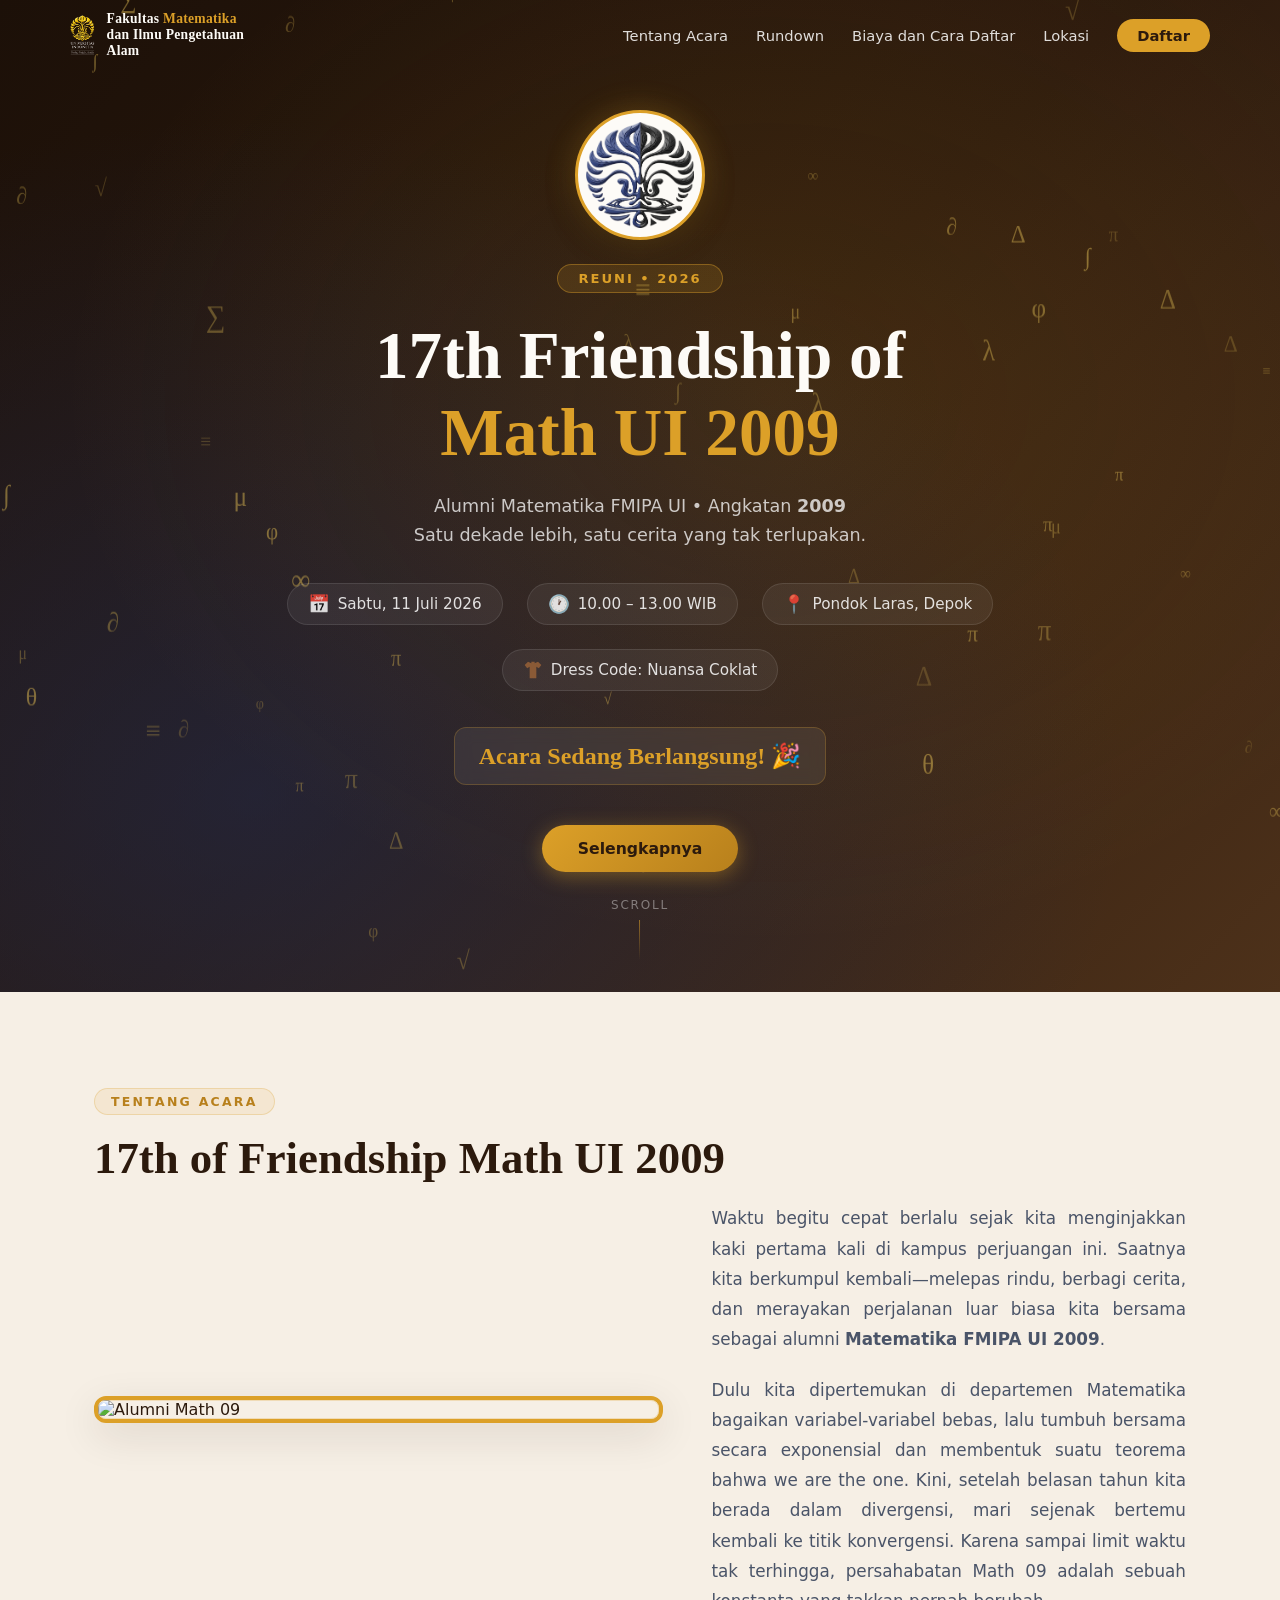
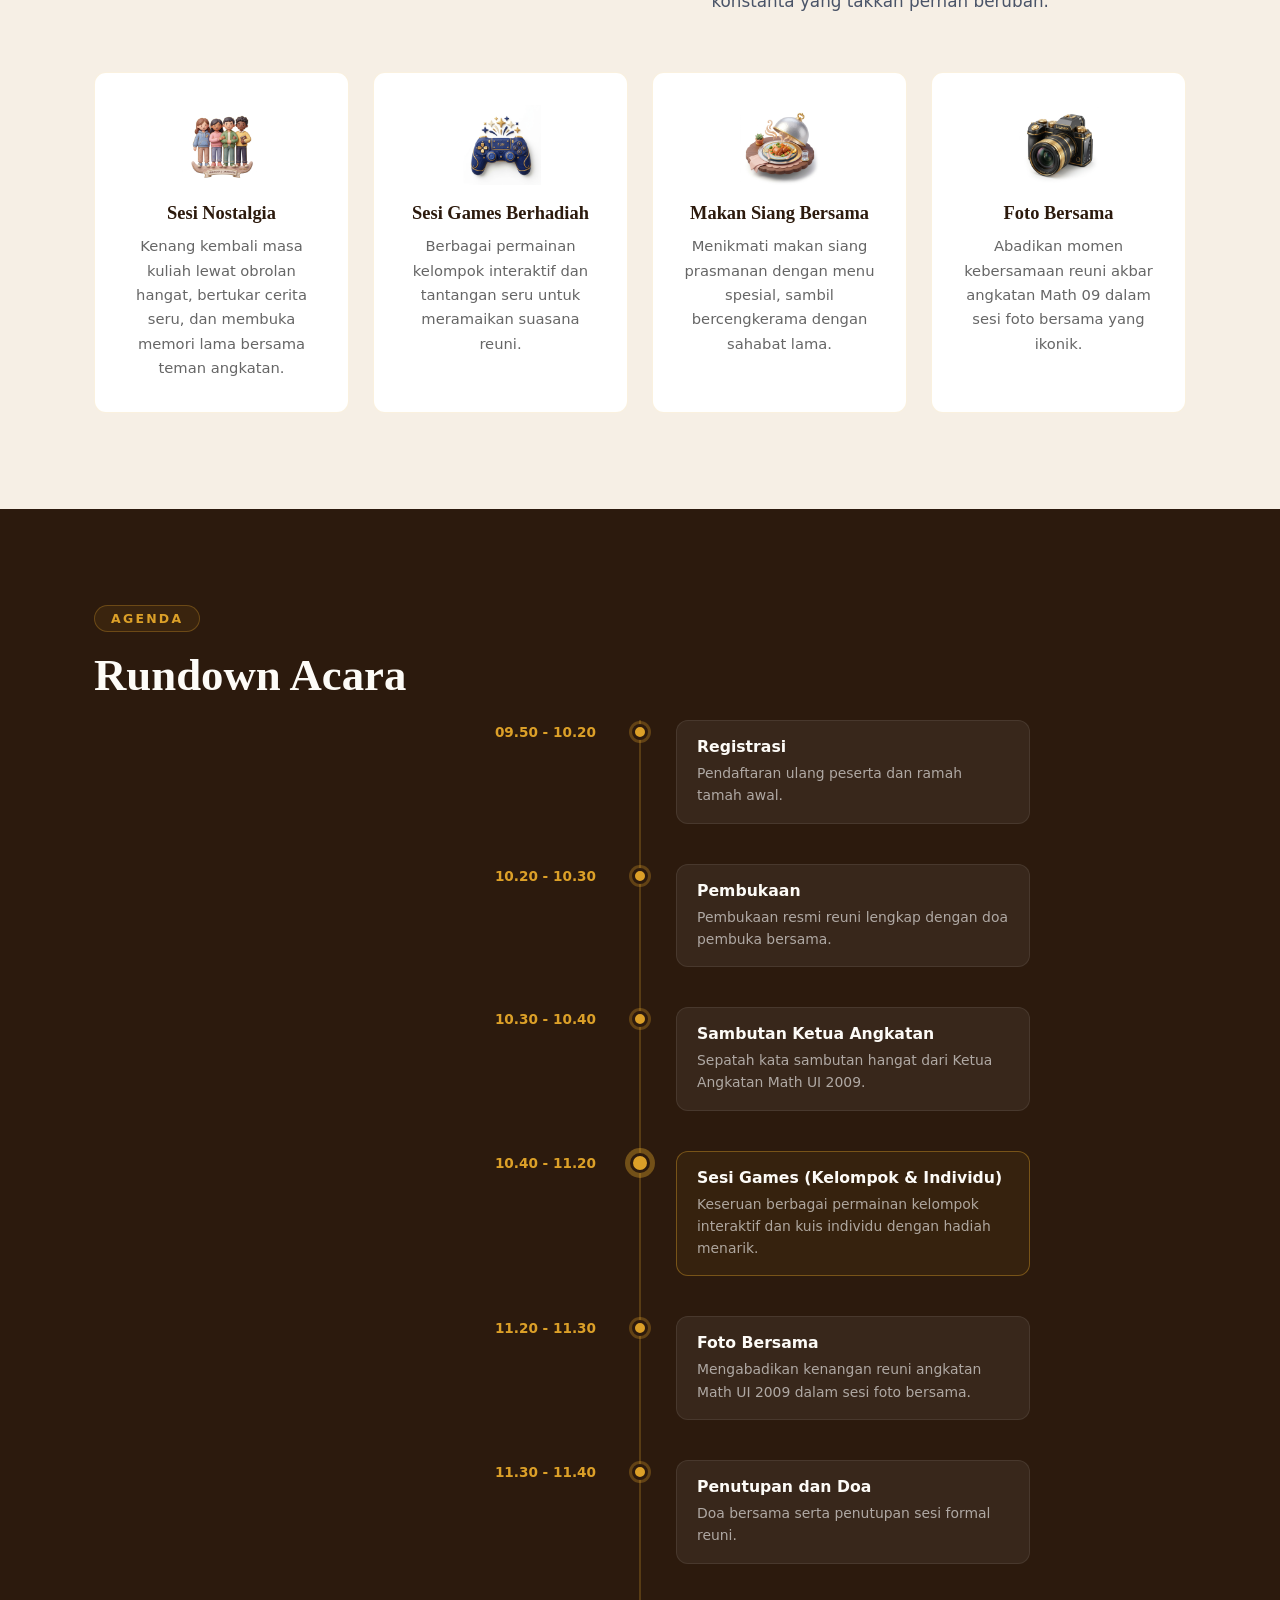
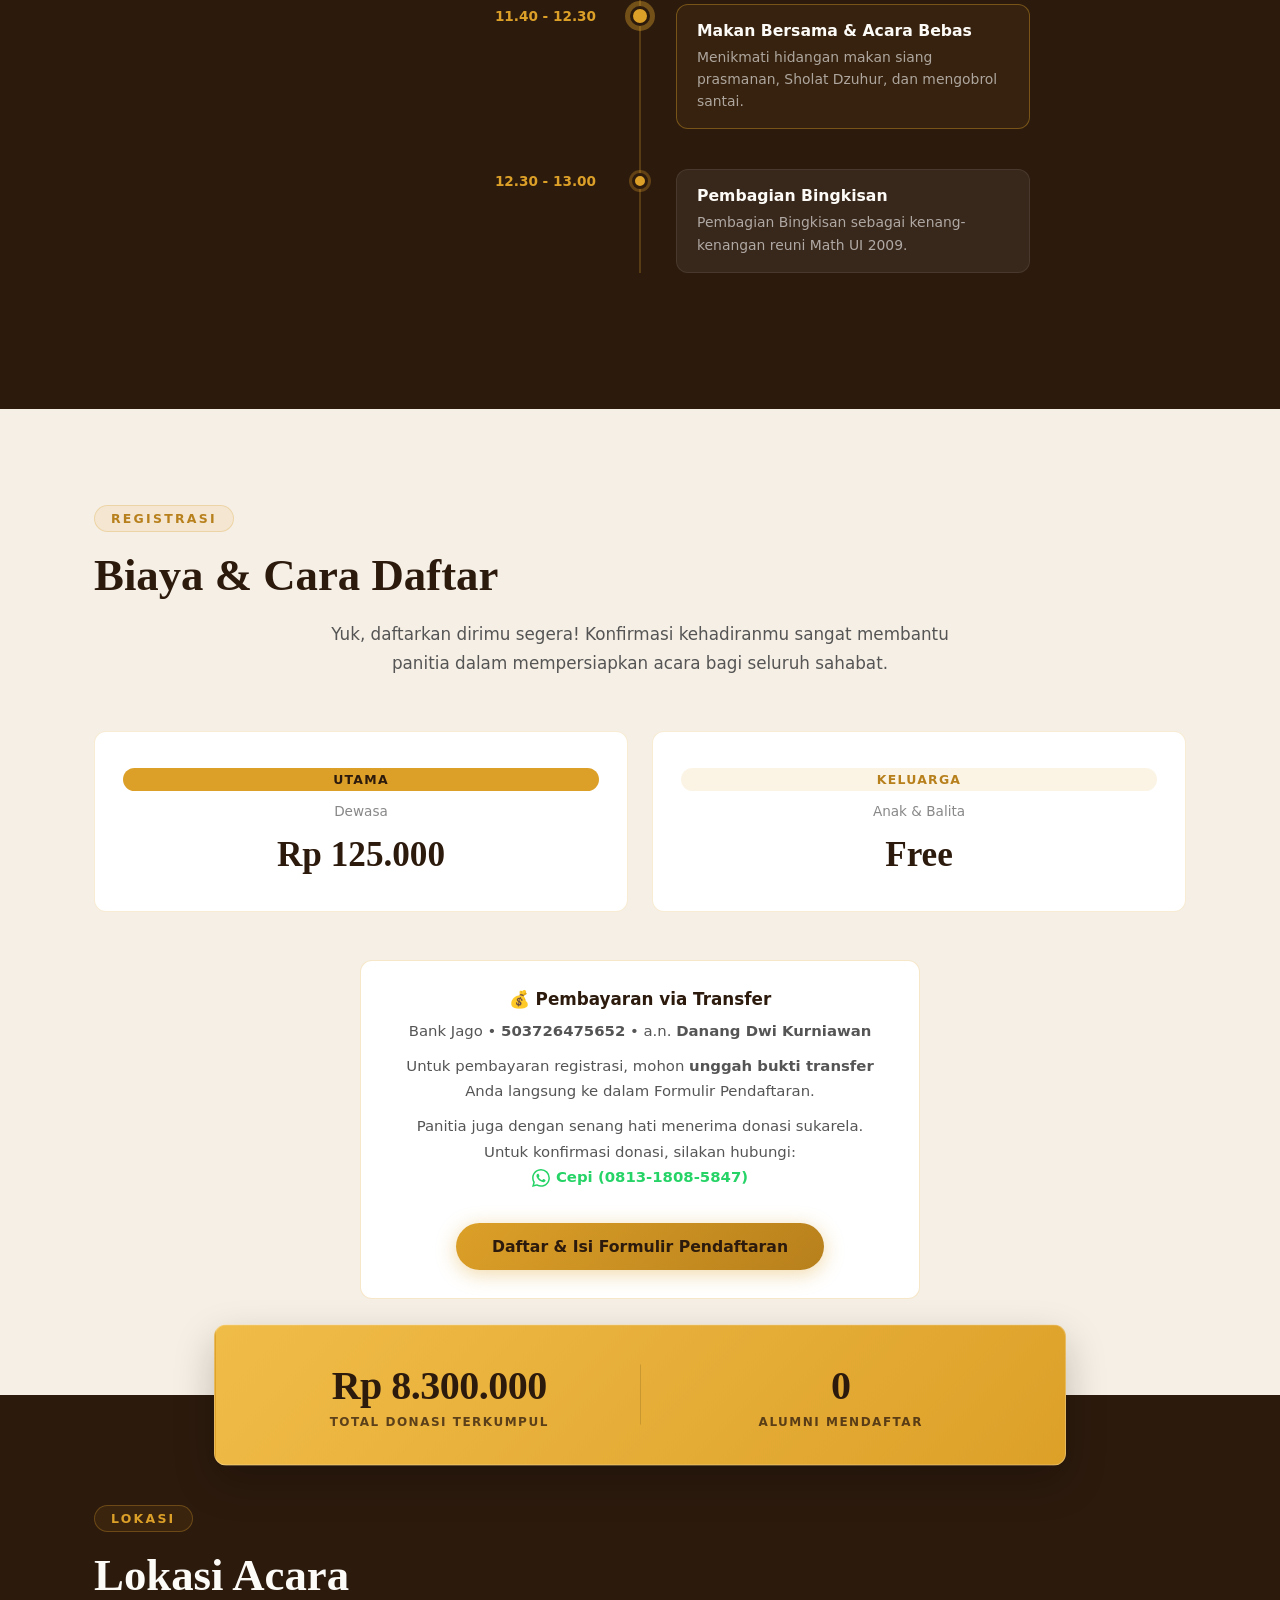
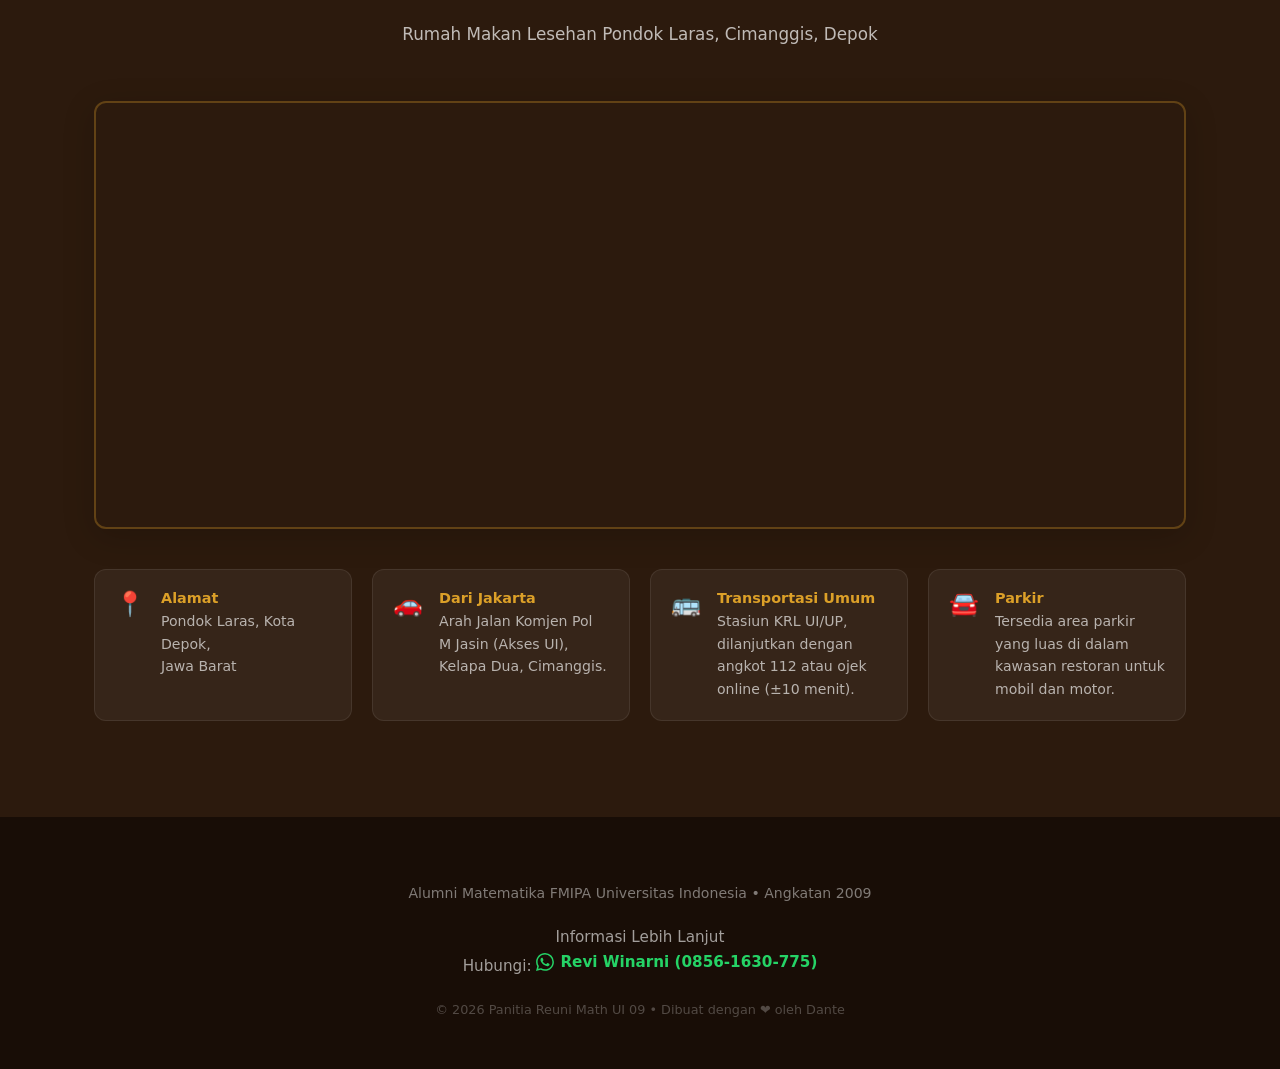
==== commit 6df9fd4c: "Replace WhatsApp text with SVG icon in footer and payment sections" ====
--- a/public/index.html
+++ b/public/index.html
@@ -262,8 +262,8 @@
         <h4>&#128176; Pembayaran via Transfer</h4>
         <p>Bank Jago &bull; <strong>503726475652</strong> &bull; a.n. <strong>Danang Dwi Kurniawan</strong></p>
         <p style="margin-top: 10px; margin-bottom: 10px;">Untuk pembayaran registrasi, mohon <strong>unggah bukti transfer</strong> Anda langsung ke dalam Formulir Pendaftaran.</p>
-        <p style="margin-bottom: 20px;">Panitia juga dengan senang hati menerima donasi sukarela. Untuk konfirmasi donasi, silakan hubungi WhatsApp: <a href="https://wa.me/6281318085847"
-            target="_blank" id="link-wa-konfirmasi"><strong>Cepi (0813-1808-5847)</strong></a></p>
+        <p style="margin-bottom: 20px;">Panitia juga dengan senang hati menerima donasi sukarela. Untuk konfirmasi donasi, silakan hubungi: <a href="https://wa.me/6281318085847"
+            target="_blank" id="link-wa-konfirmasi" style="display:inline-flex; align-items:center; gap:6px; color:#25D366; text-decoration:none;"><svg xmlns="http://www.w3.org/2000/svg" width="18" height="18" fill="currentColor" viewBox="0 0 16 16"><path d="M13.601 2.326A7.854 7.854 0 0 0 7.994 0C3.627 0 .068 3.558.064 7.926c0 1.399.366 2.76 1.057 3.965L0 16l4.204-1.102a7.933 7.933 0 0 0 3.79.965h.004c4.368 0 7.926-3.558 7.93-7.93A7.898 7.898 0 0 0 13.6 2.326zM7.994 14.521a6.573 6.573 0 0 1-3.356-.92l-.24-.144-2.494.654.666-2.433-.156-.251a6.56 6.56 0 0 1-1.007-3.505c0-3.626 2.957-6.584 6.591-6.584a6.56 6.56 0 0 1 4.66 1.931 6.557 6.557 0 0 1 1.928 4.66c-.004 3.639-2.961 6.592-6.592 6.592zm3.615-4.934c-.197-.099-1.17-.578-1.353-.646-.182-.065-.315-.099-.445.099-.133.197-.513.646-.627.775-.114.133-.232.148-.43.05-.197-.1-.836-.308-1.592-.985-.59-.525-.985-1.175-1.103-1.372-.114-.198-.011-.304.088-.403.087-.088.197-.232.296-.346.1-.114.133-.198.198-.33.065-.134.034-.248-.015-.347-.05-.099-.445-1.076-.612-1.47-.16-.389-.323-.335-.445-.34-.114-.007-.247-.007-.38-.007a.729.729 0 0 0-.529.247c-.182.198-.691.677-.691 1.654 0 .977.71 1.916.81 2.049.098.133 1.394 2.132 3.383 2.992.47.205.84.326 1.129.418.475.152.904.129 1.246.08.38-.058 1.171-.48 1.338-.943.164-.464.164-.86.114-.943-.049-.084-.182-.133-.38-.232z"/></svg><strong>Cepi (0813-1808-5847)</strong></a></p>
         <a href="https://docs.google.com/forms/d/e/1FAIpQLSdFpVgBOd-yaCvCnEdMHhne5CD_cT43ufvmAA6pFFX0t64EDw/viewform"
           target="_blank" rel="noopener noreferrer" class="btn-primary" id="btn-isi-formulir"
           style="margin-top: 8px;">Daftar &amp; Isi Formulir Pendaftaran</a>
@@ -347,7 +347,7 @@
         style="margin-top: 12px; margin-bottom: 24px; font-size: 0.95rem; color: rgba(255,255,255,.6); line-height: 1.6;">
         Informasi Lebih Lanjut<br />
         Hubungi: <a href="https://wa.me/628561630775" target="_blank" rel="noopener noreferrer"
-          style="font-weight: 600; text-decoration: underline;">Revi Winarni (0856-1630-775)</a>
+          style="display:inline-flex; align-items:center; gap:6px; color:#25D366; font-weight: 600; text-decoration: none;"><svg xmlns="http://www.w3.org/2000/svg" width="18" height="18" fill="currentColor" viewBox="0 0 16 16"><path d="M13.601 2.326A7.854 7.854 0 0 0 7.994 0C3.627 0 .068 3.558.064 7.926c0 1.399.366 2.76 1.057 3.965L0 16l4.204-1.102a7.933 7.933 0 0 0 3.79.965h.004c4.368 0 7.926-3.558 7.93-7.93A7.898 7.898 0 0 0 13.6 2.326zM7.994 14.521a6.573 6.573 0 0 1-3.356-.92l-.24-.144-2.494.654.666-2.433-.156-.251a6.56 6.56 0 0 1-1.007-3.505c0-3.626 2.957-6.584 6.591-6.584a6.56 6.56 0 0 1 4.66 1.931 6.557 6.557 0 0 1 1.928 4.66c-.004 3.639-2.961 6.592-6.592 6.592zm3.615-4.934c-.197-.099-1.17-.578-1.353-.646-.182-.065-.315-.099-.445.099-.133.197-.513.646-.627.775-.114.133-.232.148-.43.05-.197-.1-.836-.308-1.592-.985-.59-.525-.985-1.175-1.103-1.372-.114-.198-.011-.304.088-.403.087-.088.197-.232.296-.346.1-.114.133-.198.198-.33.065-.134.034-.248-.015-.347-.05-.099-.445-1.076-.612-1.47-.16-.389-.323-.335-.445-.34-.114-.007-.247-.007-.38-.007a.729.729 0 0 0-.529.247c-.182.198-.691.677-.691 1.654 0 .977.71 1.916.81 2.049.098.133 1.394 2.132 3.383 2.992.47.205.84.326 1.129.418.475.152.904.129 1.246.08.38-.058 1.171-.48 1.338-.943.164-.464.164-.86.114-.943-.049-.084-.182-.133-.38-.232z"/></svg>Revi Winarni (0856-1630-775)</a>
       </div>
       <p class="footer-copy">&copy; 2026 Panitia Reuni Math UI 09 &bull; Dibuat dengan &#10084; oleh Dante</p>
     </div>
--- a/public/style.css
+++ b/public/style.css
@@ -1,21 +1,21 @@
 /* ============================================================
    REUNI MATEK 09 — Design System
-   Navy #0D1B3E | Gold #C9A84C | White #F5F5F0
+   Navy #2C1A0D | Gold #DCA028 | White #FDFBF7
    ============================================================ */
 
 /* ---- Reset & Base ---- */
 *, *::before, *::after { box-sizing: border-box; margin: 0; padding: 0; }
 
 :root {
-  --navy:      #0D1B3E;
-  --navy-mid:  #162040;
-  --navy-lite: #1e2d5a;
-  --gold:      #C9A84C;
-  --gold-lite: #e4c370;
-  --gold-dark: #a8873a;
-  --white:     #F5F5F0;
+  --navy:      #2C1A0D;
+  --navy-mid:  #3D2615;
+  --navy-lite: #5A3A22;
+  --gold:      #DCA028;
+  --gold-lite: #F0BC48;
+  --gold-dark: #B8801C;
+  --white:     #FDFBF7;
   --gray:      #b0b8c9;
-  --light-bg:  #f4f3ef;
+  --light-bg:  #F6EFE5;
   --font-head: 'Playfair Display', Georgia, serif;
   --font-body: 'Inter', system-ui, sans-serif;
   --radius:    12px;
@@ -47,7 +47,7 @@
   transition: background var(--transition), box-shadow var(--transition);
 }
 #navbar.scrolled {
-  background: rgba(13,27,62,.96);
+  background: rgba(44,26,13,.96);
   backdrop-filter: blur(12px);
   box-shadow: 0 2px 20px rgba(0,0,0,.3);
 }
@@ -82,12 +82,12 @@
 #hero {
   position: relative; min-height: 90vh;
   display: flex; align-items: center; justify-content: center;
-  background: linear-gradient(135deg, #080f22 0%, #0d1b3e 50%, #1a2a5e 100%);
+  background: linear-gradient(135deg, #1C1008 0%, #2C1A0D 50%, #4D311A 100%);
   overflow: hidden;
 }
 .hero-overlay {
   position: absolute; inset: 0;
-  background: radial-gradient(ellipse at 60% 40%, rgba(201,168,76,.12) 0%, transparent 65%),
+  background: radial-gradient(ellipse at 60% 40%, rgba(220,160,40,.12) 0%, transparent 65%),
               radial-gradient(ellipse at 20% 80%, rgba(30,45,90,.5) 0%, transparent 60%);
 }
 #particle-canvas { position: absolute; inset: 0; width: 100%; height: 100%; pointer-events: none; }
@@ -111,7 +111,7 @@
   align-items: center;
   justify-content: center;
   padding: 8px;
-  box-shadow: 0 10px 30px rgba(0, 0, 0, 0.25), 0 0 30px rgba(201, 168, 76, 0.3);
+  box-shadow: 0 10px 30px rgba(0, 0, 0, 0.25), 0 0 30px rgba(220, 160, 40, 0.3);
   border: 3px solid var(--gold);
   animation: float 6s ease-in-out infinite;
 }
@@ -128,7 +128,7 @@
 }
 .hero-badge {
   display: inline-block;
-  background: rgba(201,168,76,.15); border: 1px solid rgba(201,168,76,.4);
+  background: rgba(220,160,40,.15); border: 1px solid rgba(220,160,40,.4);
   color: var(--gold); font-size: .82rem; font-weight: 600; letter-spacing: .15em; text-transform: uppercase;
   padding: 6px 20px; border-radius: 50px; margin-bottom: 24px;
 }
@@ -156,7 +156,7 @@
   margin-bottom: 40px;
 }
 .countdown-item {
-  background: rgba(255,255,255,.07); border: 1px solid rgba(201,168,76,.25);
+  background: rgba(255,255,255,.07); border: 1px solid rgba(220,160,40,.25);
   border-radius: var(--radius); padding: 16px 24px; min-width: 80px; text-align: center;
   backdrop-filter: blur(8px);
 }
@@ -175,23 +175,23 @@
   color: var(--navy); font-weight: 700; font-size: .98rem;
   border-radius: 50px; border: none; cursor: pointer;
   transition: transform var(--transition), box-shadow var(--transition);
-  box-shadow: 0 4px 20px rgba(201,168,76,.4);
-}
-.btn-primary:hover { transform: translateY(-3px); box-shadow: 0 8px 32px rgba(201,168,76,.55); color: var(--navy); }
+  box-shadow: 0 4px 20px rgba(220,160,40,.4);
+}
+.btn-primary:hover { transform: translateY(-3px); box-shadow: 0 8px 32px rgba(220,160,40,.55); color: var(--navy); }
 .btn-ghost {
   display: inline-block; padding: 14px 36px;
   background: transparent; color: var(--white); font-weight: 600; font-size: .98rem;
   border-radius: 50px; border: 2px solid rgba(255,255,255,.35);
   transition: border-color var(--transition), background var(--transition);
 }
-.btn-ghost:hover { border-color: var(--gold); background: rgba(201,168,76,.08); color: var(--white); }
+.btn-ghost:hover { border-color: var(--gold); background: rgba(220,160,40,.08); color: var(--white); }
 .btn-ghost-dark {
   display: inline-block; padding: 14px 36px;
   background: transparent; color: var(--navy); font-weight: 600; font-size: .98rem;
-  border-radius: 50px; border: 2px solid rgba(13,27,62,.3);
+  border-radius: 50px; border: 2px solid rgba(44,26,13,.3);
   transition: border-color var(--transition), background var(--transition), color var(--transition);
 }
-.btn-ghost-dark:hover { border-color: var(--gold); background: rgba(201,168,76,.08); color: var(--navy); }
+.btn-ghost-dark:hover { border-color: var(--gold); background: rgba(220,160,40,.08); color: var(--navy); }
 .btn-xl { padding: 18px 48px; font-size: 1.1rem; }
 
 /* Registration Counter Badge */
@@ -199,8 +199,8 @@
   display: inline-flex;
   align-items: center;
   gap: 10px;
-  background: rgba(201, 168, 76, 0.12);
-  border: 1px solid rgba(201, 168, 76, 0.35);
+  background: rgba(220, 160, 40, 0.12);
+  border: 1px solid rgba(220, 160, 40, 0.35);
   padding: 8px 18px;
   border-radius: 50px;
   margin: 20px auto 10px;
@@ -240,7 +240,7 @@
 }
 .scroll-line {
   width: 1px; height: 40px;
-  background: linear-gradient(to bottom, rgba(201,168,76,.6), transparent);
+  background: linear-gradient(to bottom, rgba(220,160,40,.6), transparent);
 }
 @keyframes bobble { 0%,100%{transform:translateX(-50%) translateY(0)} 50%{transform:translateX(-50%) translateY(8px)} }
 
@@ -249,13 +249,13 @@
    ============================================================ */
 .section-light { background: var(--light-bg); padding: 96px 0; }
 .section-dark { background: var(--navy); padding: 96px 0; }
-.section-dark .section-tag { color: var(--gold); border-color: rgba(201,168,76,.3); background: rgba(201,168,76,.08); }
+.section-dark .section-tag { color: var(--gold); border-color: rgba(220,160,40,.3); background: rgba(220,160,40,.08); }
 .section-dark .section-title { color: var(--white); }
 .section-dark .section-desc { color: rgba(255,255,255,.7); }
 
 .section-tag {
   display: inline-block; font-size: .78rem; font-weight: 700; letter-spacing: .18em; text-transform: uppercase;
-  color: var(--gold-dark); background: rgba(201,168,76,.1); border: 1px solid rgba(201,168,76,.25);
+  color: var(--gold-dark); background: rgba(220,160,40,.1); border: 1px solid rgba(220,160,40,.25);
   padding: 5px 16px; border-radius: 50px; margin-bottom: 16px;
 }
 .section-title {
@@ -279,7 +279,7 @@
   position: relative;
   border-radius: var(--radius);
   overflow: hidden;
-  box-shadow: 0 12px 40px rgba(13,27,62,0.12);
+  box-shadow: 0 12px 40px rgba(44,26,13,0.12);
   border: 4px solid var(--gold);
   transition: transform var(--transition), box-shadow var(--transition);
 }
@@ -287,7 +287,7 @@
   content: '';
   position: absolute;
   inset: 0;
-  border: 1px solid rgba(201,168,76,0.25);
+  border: 1px solid rgba(220,160,40,0.25);
   pointer-events: none;
   z-index: 2;
   border-radius: calc(var(--radius) - 4px);
@@ -301,7 +301,7 @@
 }
 .about-image-wrapper:hover {
   transform: translateY(-4px);
-  box-shadow: 0 16px 48px rgba(13,27,62,0.18);
+  box-shadow: 0 16px 48px rgba(44,26,13,0.18);
 }
 .about-image-wrapper:hover .about-img {
   transform: scale(1.03);
@@ -327,10 +327,10 @@
 .about-card {
   background: #fff; border-radius: var(--radius);
   padding: 32px 24px; text-align: center;
-  border: 1px solid rgba(201,168,76,.15);
+  border: 1px solid rgba(220,160,40,.15);
   transition: transform var(--transition), box-shadow var(--transition);
 }
-.about-card:hover { transform: translateY(-6px); box-shadow: 0 16px 40px rgba(13,27,62,.12); }
+.about-card:hover { transform: translateY(-6px); box-shadow: 0 16px 40px rgba(44,26,13,.12); }
 .about-icon {
   width: 80px;
   height: 80px;
@@ -357,7 +357,7 @@
 .timeline { position: relative; max-width: 780px; margin: 0 auto; }
 .timeline::before {
   content: ''; position: absolute; left: 50%; top: 0; bottom: 0;
-  width: 2px; background: rgba(201,168,76,.25); transform: translateX(-50%);
+  width: 2px; background: rgba(220,160,40,.25); transform: translateX(-50%);
 }
 .timeline-item {
   display: grid; grid-template-columns: 1fr 40px 1fr;
@@ -370,15 +370,15 @@
 .timeline-dot {
   width: 16px; height: 16px; border-radius: 50%;
   background: var(--gold); border: 3px solid var(--navy);
-  box-shadow: 0 0 0 3px rgba(201,168,76,.3);
+  box-shadow: 0 0 0 3px rgba(220,160,40,.3);
   margin: 4px auto 0; flex-shrink: 0; position: relative; z-index: 1;
 }
-.gold-dot { box-shadow: 0 0 0 5px rgba(201,168,76,.4); width: 20px; height: 20px; margin: 2px auto 0; }
+.gold-dot { box-shadow: 0 0 0 5px rgba(220,160,40,.4); width: 20px; height: 20px; margin: 2px auto 0; }
 .timeline-body {
   background: rgba(255,255,255,.06); border: 1px solid rgba(255,255,255,.08);
   border-radius: var(--radius); padding: 16px 20px;
 }
-.timeline-body.highlight { border-color: rgba(201,168,76,.4); background: rgba(201,168,76,.06); }
+.timeline-body.highlight { border-color: rgba(220,160,40,.4); background: rgba(220,160,40,.06); }
 .timeline-body h4 { color: var(--white); font-size: .98rem; font-weight: 600; margin-bottom: 6px; }
 .timeline-body p { color: rgba(255,255,255,.6); font-size: .87rem; line-height: 1.6; }
 
@@ -392,15 +392,15 @@
 .price-card {
   background: #fff; border-radius: var(--radius);
   padding: 36px 28px; text-align: center;
-  border: 1px solid rgba(201,168,76,.2);
+  border: 1px solid rgba(220,160,40,.2);
   display: flex; flex-direction: column; gap: 12px;
   transition: transform var(--transition), box-shadow var(--transition);
 }
-.price-card:hover { transform: translateY(-6px); box-shadow: 0 20px 48px rgba(13,27,62,.12); }
+.price-card:hover { transform: translateY(-6px); box-shadow: 0 20px 48px rgba(44,26,13,.12); }
 .price-featured {
   background: var(--navy);
   border-color: var(--gold);
-  box-shadow: 0 8px 40px rgba(13,27,62,.25);
+  box-shadow: 0 8px 40px rgba(44,26,13,.25);
   transform: scale(1.04);
 }
 .price-featured h3, .price-featured .price-amount, .price-featured .price-label { color: var(--white); }
@@ -408,7 +408,7 @@
 
 .price-badge {
   display: inline-block; padding: 4px 14px; border-radius: 50px;
-  background: rgba(201,168,76,.12); color: var(--gold-dark);
+  background: rgba(220,160,40,.12); color: var(--gold-dark);
   font-size: .78rem; font-weight: 700; letter-spacing: .1em; text-transform: uppercase;
 }
 .badge-gold { background: var(--gold); color: var(--navy); }
@@ -418,7 +418,7 @@
 .price-perks li { display: flex; gap: 8px; align-items: center; }
 
 .payment-info {
-  text-align: center; background: #fff; border: 1px solid rgba(201,168,76,.25);
+  text-align: center; background: #fff; border: 1px solid rgba(220,160,40,.25);
   border-radius: var(--radius); padding: 28px 32px; max-width: 560px; margin: 0 auto;
 }
 .payment-info h4 { font-size: 1.05rem; margin-bottom: 10px; color: var(--navy); }
@@ -429,7 +429,7 @@
    ============================================================ */
 .map-wrapper {
   border-radius: var(--radius); overflow: hidden;
-  border: 2px solid rgba(201,168,76,.3); margin-bottom: 40px;
+  border: 2px solid rgba(220,160,40,.3); margin-bottom: 40px;
   box-shadow: var(--shadow);
 }
 .location-info {
@@ -449,13 +449,13 @@
    CTA SECTION
    ============================================================ */
 .section-cta {
-  background: linear-gradient(135deg, #0a1530 0%, var(--navy) 60%, #1a2a5e 100%);
+  background: linear-gradient(135deg, #1C1008 0%, var(--navy) 60%, #4D311A 100%);
   padding: 96px 0; text-align: center;
   position: relative; overflow: hidden;
 }
 .section-cta::before {
   content: ''; position: absolute; inset: 0;
-  background: radial-gradient(ellipse at center, rgba(201,168,76,.12) 0%, transparent 65%);
+  background: radial-gradient(ellipse at center, rgba(220,160,40,.12) 0%, transparent 65%);
 }
 .section-cta h2 {
   position: relative; font-family: var(--font-head); font-size: clamp(1.8rem,4vw,2.8rem);
@@ -468,7 +468,7 @@
 /* ============================================================
    FOOTER
    ============================================================ */
-#footer { background: #070e1e; padding: 52px 0; text-align: center; }
+#footer { background: #180D06; padding: 52px 0; text-align: center; }
 .footer-brand { display: flex; align-items: center; justify-content: center; gap: 8px; margin-bottom: 8px; }
 .footer-title { font-family: var(--font-head); font-size: 1.5rem; font-weight: 700; color: var(--white); }
 .footer-sub { color: rgba(255,255,255,.45); font-size: .88rem; margin-bottom: 24px; }
@@ -478,7 +478,7 @@
   padding: 8px 18px; border: 1px solid rgba(255,255,255,.1); border-radius: 50px;
   transition: color var(--transition), border-color var(--transition);
 }
-.footer-socials a:hover { color: var(--gold); border-color: rgba(201,168,76,.4); }
+.footer-socials a:hover { color: var(--gold); border-color: rgba(220,160,40,.4); }
 .footer-copy { color: rgba(255,255,255,.25); font-size: .8rem; }
 
 /* ============================================================
@@ -490,7 +490,7 @@
   .about-content { grid-template-columns: 1fr; gap: 32px; margin-bottom: 40px; }
   
   .nav-links { display: none; flex-direction: column; position: absolute; top: 70px; left: 0; right: 0;
-    background: rgba(13,27,62,.98); padding: 20px 24px; gap: 16px; border-top: 1px solid rgba(201,168,76,.2); }
+    background: rgba(44,26,13,.98); padding: 20px 24px; gap: 16px; border-top: 1px solid rgba(220,160,40,.2); }
   .nav-links.open { display: flex; }
   .hamburger { display: block; }
   .countdown-item { padding: 12px 14px; min-width: 60px; }
@@ -514,7 +514,7 @@
   height: 0;
 }
 .stats-overlap-bar {
-  background: linear-gradient(135deg, #ECCB6C 0%, #C9A84C 100%);
+  background: linear-gradient(135deg, #F0BC48 0%, #DCA028 100%);
   border-radius: var(--radius);
   box-shadow: 0 16px 40px rgba(0, 0, 0, 0.22);
   display: flex;
@@ -532,21 +532,21 @@
   font-family: var(--font-head);
   font-size: clamp(1.8rem, 4vw, 2.5rem);
   font-weight: 900;
-  color: #0D1B3E;
+  color: #2C1A0D;
   margin-bottom: 6px;
   letter-spacing: -0.5px;
 }
 .stats-overlap-label {
   font-size: 0.75rem;
   font-weight: 700;
-  color: rgba(13, 27, 62, 0.75);
+  color: rgba(44, 26, 13, 0.75);
   letter-spacing: 1.5px;
   text-transform: uppercase;
 }
 .stats-overlap-divider {
   width: 1px;
   height: 60px;
-  background: rgba(13, 27, 62, 0.15);
+  background: rgba(44, 26, 13, 0.15);
 }
 
 @media (max-width: 576px) {
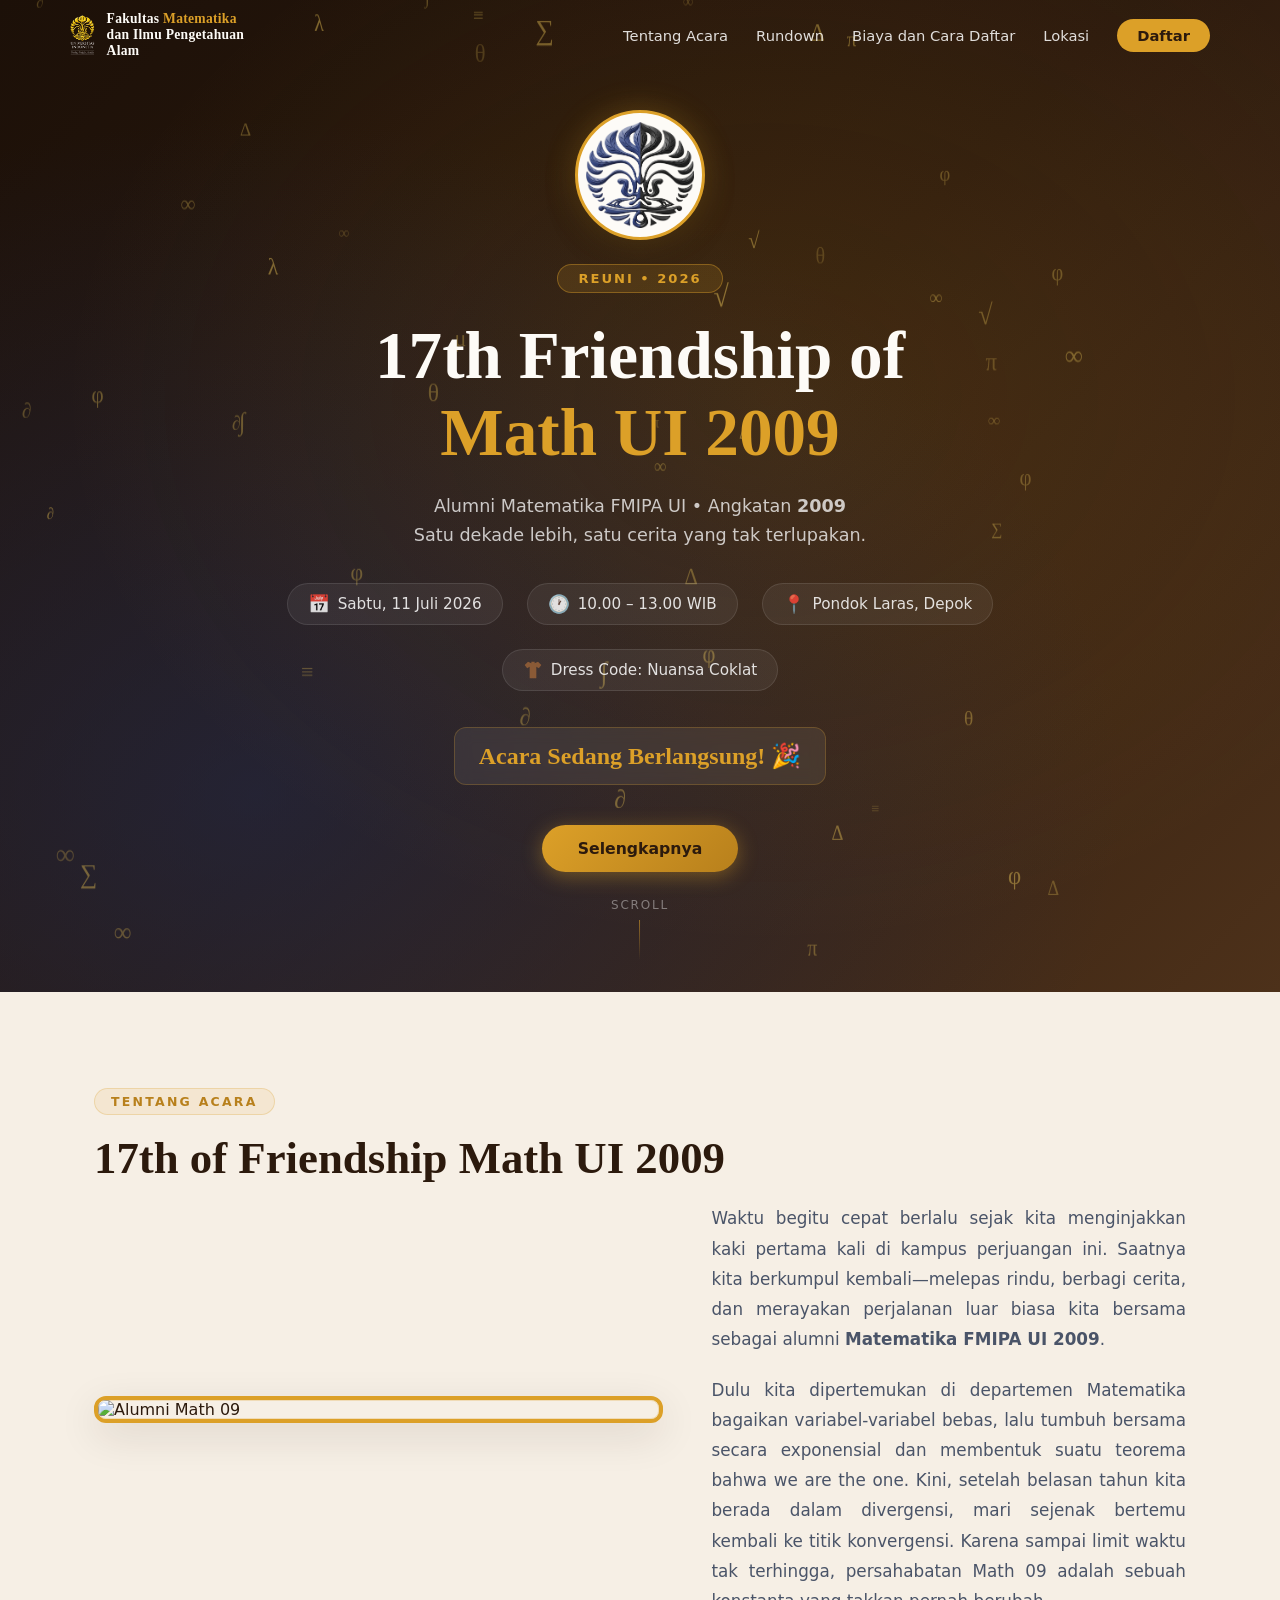
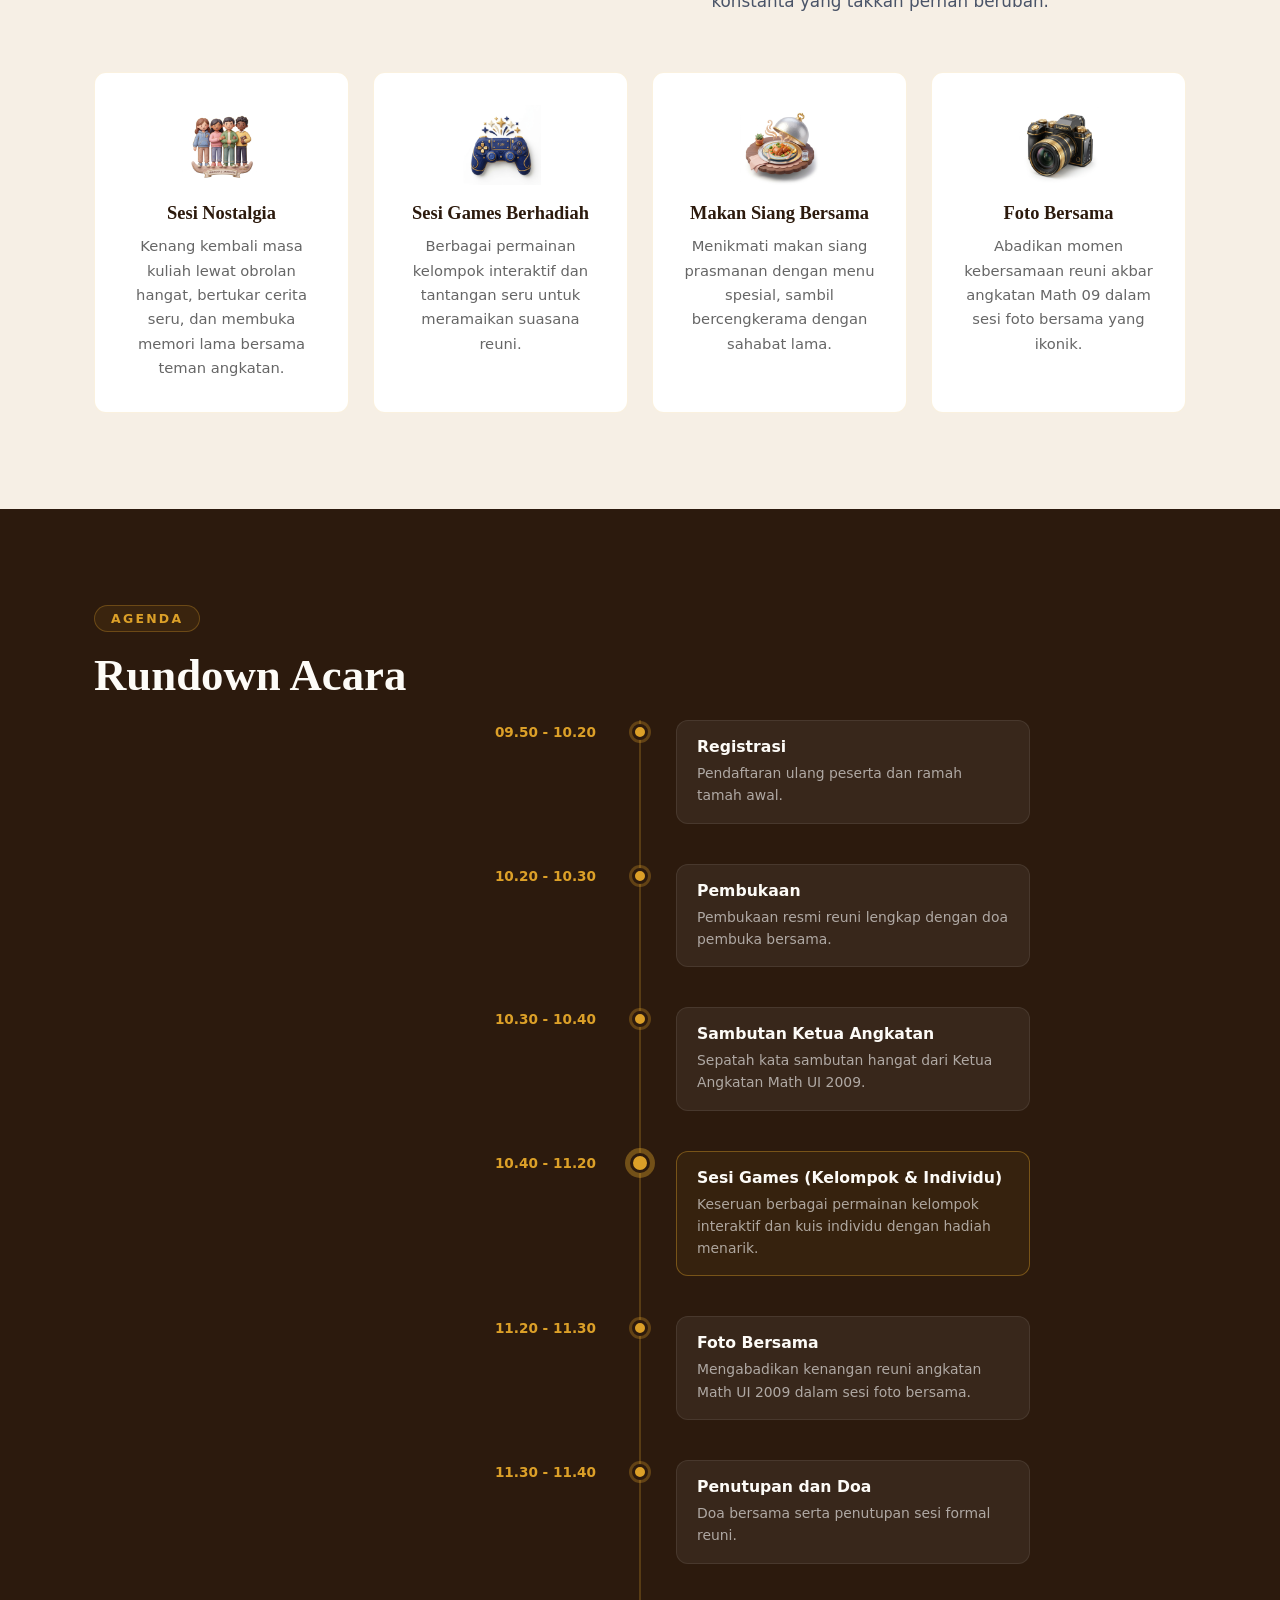
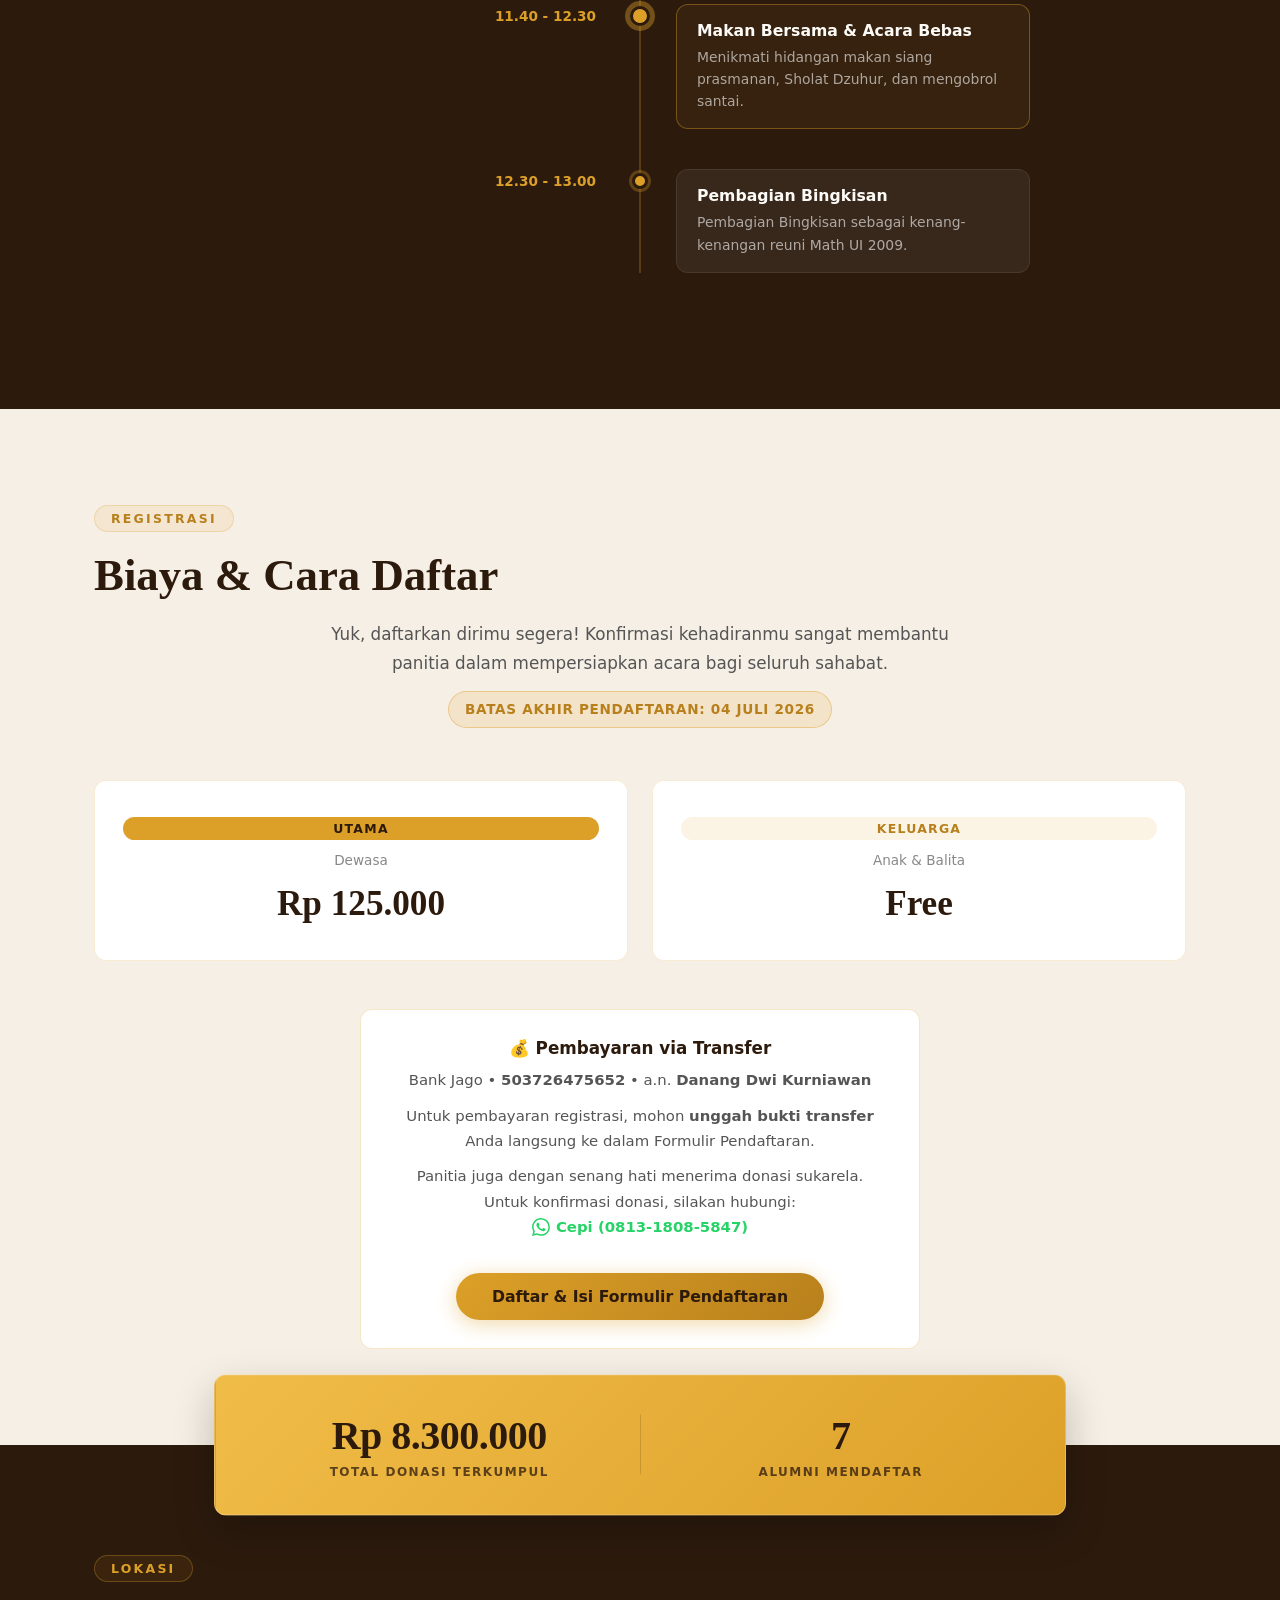
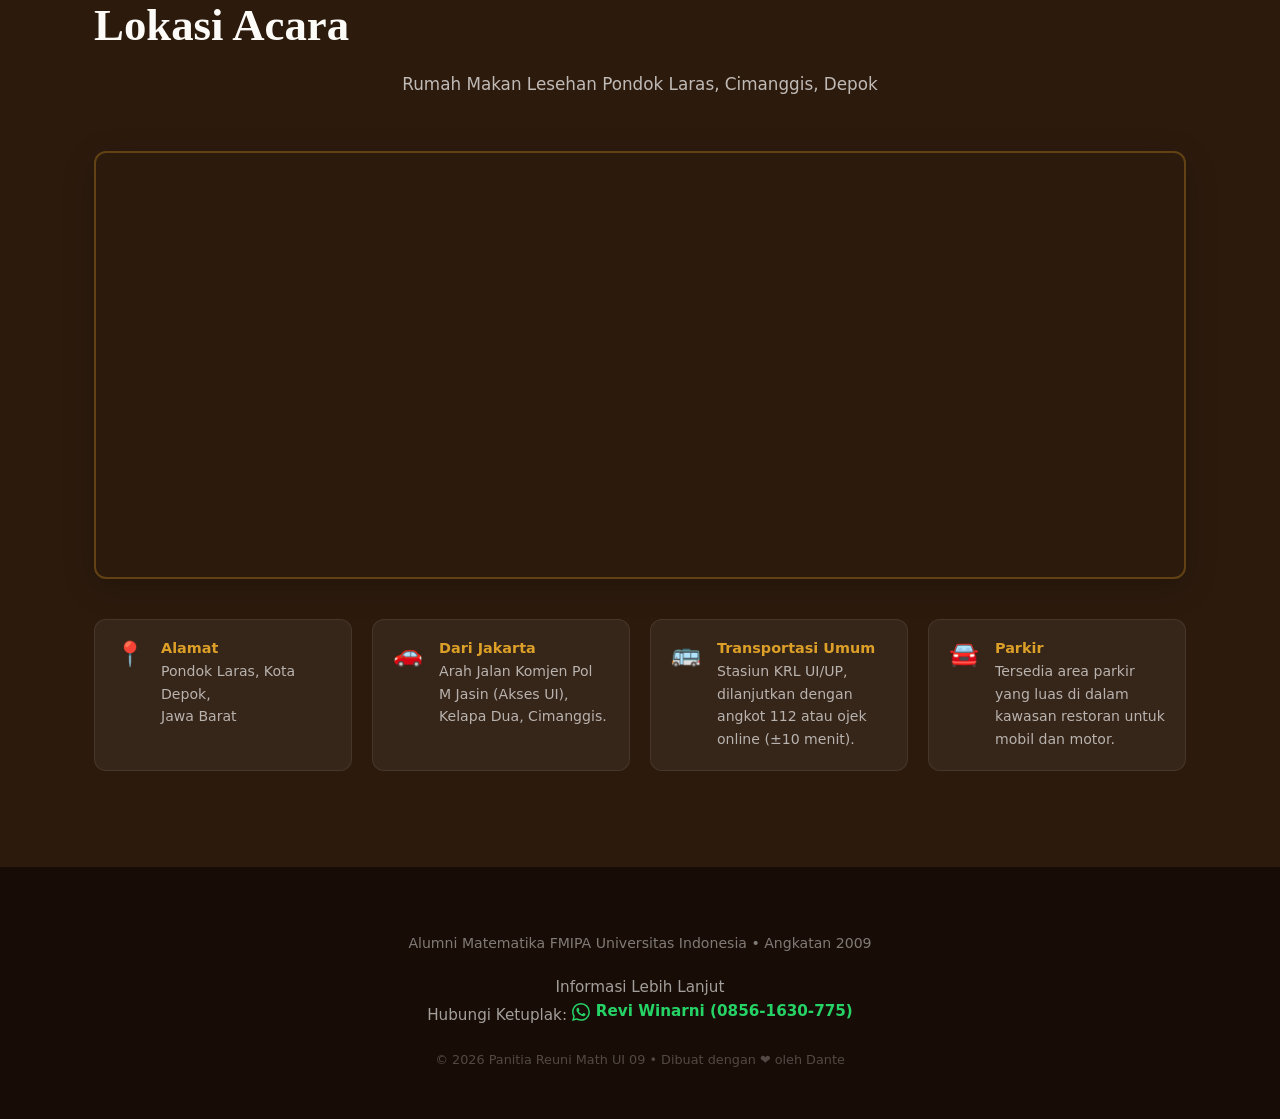
==== commit ed060bdf: "feat: update registered alumni count to 7 and add cache buster" ====
--- a/public/index.html
+++ b/public/index.html
@@ -245,7 +245,11 @@
       <div class="section-tag reveal">Registrasi</div>
       <h2 class="section-title reveal">Biaya & Cara Daftar</h2>
       <p class="section-desc reveal">Yuk, daftarkan dirimu segera! Konfirmasi kehadiranmu sangat membantu panitia dalam
-        mempersiapkan acara bagi seluruh sahabat.</p>
+        mempersiapkan acara bagi seluruh sahabat.<br>
+        <span
+          style="display: inline-block; margin-top: 12px; padding: 6px 16px; border-radius: 50px; background: rgba(220,160,40,.15); border: 1px solid rgba(220,160,40,.4); color: #B8801C; font-weight: 700; font-size: 0.85rem; letter-spacing: 0.05em;">BATAS
+          AKHIR PENDAFTARAN: 04 JULI 2026</span>
+      </p>
       <div class="pricing-cards reveal">
         <div class="price-card">
           <div class="price-badge badge-gold">Utama</div>
@@ -261,9 +265,15 @@
       <div class="payment-info reveal">
         <h4>&#128176; Pembayaran via Transfer</h4>
         <p>Bank Jago &bull; <strong>503726475652</strong> &bull; a.n. <strong>Danang Dwi Kurniawan</strong></p>
-        <p style="margin-top: 10px; margin-bottom: 10px;">Untuk pembayaran registrasi, mohon <strong>unggah bukti transfer</strong> Anda langsung ke dalam Formulir Pendaftaran.</p>
-        <p style="margin-bottom: 20px;">Panitia juga dengan senang hati menerima donasi sukarela. Untuk konfirmasi donasi, silakan hubungi: <a href="https://wa.me/6281318085847"
-            target="_blank" id="link-wa-konfirmasi" style="display:inline-flex; align-items:center; gap:6px; color:#25D366; text-decoration:none;"><svg xmlns="http://www.w3.org/2000/svg" width="18" height="18" fill="currentColor" viewBox="0 0 16 16"><path d="M13.601 2.326A7.854 7.854 0 0 0 7.994 0C3.627 0 .068 3.558.064 7.926c0 1.399.366 2.76 1.057 3.965L0 16l4.204-1.102a7.933 7.933 0 0 0 3.79.965h.004c4.368 0 7.926-3.558 7.93-7.93A7.898 7.898 0 0 0 13.6 2.326zM7.994 14.521a6.573 6.573 0 0 1-3.356-.92l-.24-.144-2.494.654.666-2.433-.156-.251a6.56 6.56 0 0 1-1.007-3.505c0-3.626 2.957-6.584 6.591-6.584a6.56 6.56 0 0 1 4.66 1.931 6.557 6.557 0 0 1 1.928 4.66c-.004 3.639-2.961 6.592-6.592 6.592zm3.615-4.934c-.197-.099-1.17-.578-1.353-.646-.182-.065-.315-.099-.445.099-.133.197-.513.646-.627.775-.114.133-.232.148-.43.05-.197-.1-.836-.308-1.592-.985-.59-.525-.985-1.175-1.103-1.372-.114-.198-.011-.304.088-.403.087-.088.197-.232.296-.346.1-.114.133-.198.198-.33.065-.134.034-.248-.015-.347-.05-.099-.445-1.076-.612-1.47-.16-.389-.323-.335-.445-.34-.114-.007-.247-.007-.38-.007a.729.729 0 0 0-.529.247c-.182.198-.691.677-.691 1.654 0 .977.71 1.916.81 2.049.098.133 1.394 2.132 3.383 2.992.47.205.84.326 1.129.418.475.152.904.129 1.246.08.38-.058 1.171-.48 1.338-.943.164-.464.164-.86.114-.943-.049-.084-.182-.133-.38-.232z"/></svg><strong>Cepi (0813-1808-5847)</strong></a></p>
+        <p style="margin-top: 10px; margin-bottom: 10px;">Untuk pembayaran registrasi, mohon <strong>unggah bukti
+            transfer</strong> Anda langsung ke dalam Formulir Pendaftaran.</p>
+        <p style="margin-bottom: 20px;">Panitia juga dengan senang hati menerima donasi sukarela. Untuk konfirmasi
+          donasi, silakan hubungi: <a href="https://wa.me/6281318085847" target="_blank" id="link-wa-konfirmasi"
+            style="display:inline-flex; align-items:center; gap:6px; color:#25D366; text-decoration:none;"><svg
+              xmlns="http://www.w3.org/2000/svg" width="18" height="18" fill="currentColor" viewBox="0 0 16 16">
+              <path
+                d="M13.601 2.326A7.854 7.854 0 0 0 7.994 0C3.627 0 .068 3.558.064 7.926c0 1.399.366 2.76 1.057 3.965L0 16l4.204-1.102a7.933 7.933 0 0 0 3.79.965h.004c4.368 0 7.926-3.558 7.93-7.93A7.898 7.898 0 0 0 13.6 2.326zM7.994 14.521a6.573 6.573 0 0 1-3.356-.92l-.24-.144-2.494.654.666-2.433-.156-.251a6.56 6.56 0 0 1-1.007-3.505c0-3.626 2.957-6.584 6.591-6.584a6.56 6.56 0 0 1 4.66 1.931 6.557 6.557 0 0 1 1.928 4.66c-.004 3.639-2.961 6.592-6.592 6.592zm3.615-4.934c-.197-.099-1.17-.578-1.353-.646-.182-.065-.315-.099-.445.099-.133.197-.513.646-.627.775-.114.133-.232.148-.43.05-.197-.1-.836-.308-1.592-.985-.59-.525-.985-1.175-1.103-1.372-.114-.198-.011-.304.088-.403.087-.088.197-.232.296-.346.1-.114.133-.198.198-.33.065-.134.034-.248-.015-.347-.05-.099-.445-1.076-.612-1.47-.16-.389-.323-.335-.445-.34-.114-.007-.247-.007-.38-.007a.729.729 0 0 0-.529.247c-.182.198-.691.677-.691 1.654 0 .977.71 1.916.81 2.049.098.133 1.394 2.132 3.383 2.992.47.205.84.326 1.129.418.475.152.904.129 1.246.08.38-.058 1.171-.48 1.338-.943.164-.464.164-.86.114-.943-.049-.084-.182-.133-.38-.232z" />
+            </svg><strong>Cepi (0813-1808-5847)</strong></a></p>
         <a href="https://docs.google.com/forms/d/e/1FAIpQLSdFpVgBOd-yaCvCnEdMHhne5CD_cT43ufvmAA6pFFX0t64EDw/viewform"
           target="_blank" rel="noopener noreferrer" class="btn-primary" id="btn-isi-formulir"
           style="margin-top: 8px;">Daftar &amp; Isi Formulir Pendaftaran</a>
@@ -285,7 +295,7 @@
 
       <!-- Item 2: Alumni Terdaftar -->
       <div class="stats-overlap-item">
-        <div class="stats-overlap-val"><span id="stat-registered-count">0</span></div>
+        <div class="stats-overlap-val"><span id="stat-registered-count">7</span></div>
         <div class="stats-overlap-label">Alumni Mendaftar</div>
       </div>
     </div>
@@ -346,14 +356,18 @@
       <div class="footer-contact"
         style="margin-top: 12px; margin-bottom: 24px; font-size: 0.95rem; color: rgba(255,255,255,.6); line-height: 1.6;">
         Informasi Lebih Lanjut<br />
-        Hubungi: <a href="https://wa.me/628561630775" target="_blank" rel="noopener noreferrer"
-          style="display:inline-flex; align-items:center; gap:6px; color:#25D366; font-weight: 600; text-decoration: none;"><svg xmlns="http://www.w3.org/2000/svg" width="18" height="18" fill="currentColor" viewBox="0 0 16 16"><path d="M13.601 2.326A7.854 7.854 0 0 0 7.994 0C3.627 0 .068 3.558.064 7.926c0 1.399.366 2.76 1.057 3.965L0 16l4.204-1.102a7.933 7.933 0 0 0 3.79.965h.004c4.368 0 7.926-3.558 7.93-7.93A7.898 7.898 0 0 0 13.6 2.326zM7.994 14.521a6.573 6.573 0 0 1-3.356-.92l-.24-.144-2.494.654.666-2.433-.156-.251a6.56 6.56 0 0 1-1.007-3.505c0-3.626 2.957-6.584 6.591-6.584a6.56 6.56 0 0 1 4.66 1.931 6.557 6.557 0 0 1 1.928 4.66c-.004 3.639-2.961 6.592-6.592 6.592zm3.615-4.934c-.197-.099-1.17-.578-1.353-.646-.182-.065-.315-.099-.445.099-.133.197-.513.646-.627.775-.114.133-.232.148-.43.05-.197-.1-.836-.308-1.592-.985-.59-.525-.985-1.175-1.103-1.372-.114-.198-.011-.304.088-.403.087-.088.197-.232.296-.346.1-.114.133-.198.198-.33.065-.134.034-.248-.015-.347-.05-.099-.445-1.076-.612-1.47-.16-.389-.323-.335-.445-.34-.114-.007-.247-.007-.38-.007a.729.729 0 0 0-.529.247c-.182.198-.691.677-.691 1.654 0 .977.71 1.916.81 2.049.098.133 1.394 2.132 3.383 2.992.47.205.84.326 1.129.418.475.152.904.129 1.246.08.38-.058 1.171-.48 1.338-.943.164-.464.164-.86.114-.943-.049-.084-.182-.133-.38-.232z"/></svg>Revi Winarni (0856-1630-775)</a>
+        Hubungi Ketuplak: <a href="https://wa.me/628561630775" target="_blank" rel="noopener noreferrer"
+          style="display:inline-flex; align-items:center; gap:6px; color:#25D366; font-weight: 600; text-decoration: none;"><svg
+            xmlns="http://www.w3.org/2000/svg" width="18" height="18" fill="currentColor" viewBox="0 0 16 16">
+            <path
+              d="M13.601 2.326A7.854 7.854 0 0 0 7.994 0C3.627 0 .068 3.558.064 7.926c0 1.399.366 2.76 1.057 3.965L0 16l4.204-1.102a7.933 7.933 0 0 0 3.79.965h.004c4.368 0 7.926-3.558 7.93-7.93A7.898 7.898 0 0 0 13.6 2.326zM7.994 14.521a6.573 6.573 0 0 1-3.356-.92l-.24-.144-2.494.654.666-2.433-.156-.251a6.56 6.56 0 0 1-1.007-3.505c0-3.626 2.957-6.584 6.591-6.584a6.56 6.56 0 0 1 4.66 1.931 6.557 6.557 0 0 1 1.928 4.66c-.004 3.639-2.961 6.592-6.592 6.592zm3.615-4.934c-.197-.099-1.17-.578-1.353-.646-.182-.065-.315-.099-.445.099-.133.197-.513.646-.627.775-.114.133-.232.148-.43.05-.197-.1-.836-.308-1.592-.985-.59-.525-.985-1.175-1.103-1.372-.114-.198-.011-.304.088-.403.087-.088.197-.232.296-.346.1-.114.133-.198.198-.33.065-.134.034-.248-.015-.347-.05-.099-.445-1.076-.612-1.47-.16-.389-.323-.335-.445-.34-.114-.007-.247-.007-.38-.007a.729.729 0 0 0-.529.247c-.182.198-.691.677-.691 1.654 0 .977.71 1.916.81 2.049.098.133 1.394 2.132 3.383 2.992.47.205.84.326 1.129.418.475.152.904.129 1.246.08.38-.058 1.171-.48 1.338-.943.164-.464.164-.86.114-.943-.049-.084-.182-.133-.38-.232z" />
+          </svg>Revi Winarni (0856-1630-775)</a>
       </div>
       <p class="footer-copy">&copy; 2026 Panitia Reuni Math UI 09 &bull; Dibuat dengan &#10084; oleh Dante</p>
     </div>
   </footer>
 
-  <script src="app.js"></script>
+  <script src="app.js?v=2.1"></script>
 </body>
 
-</html>
+</html>
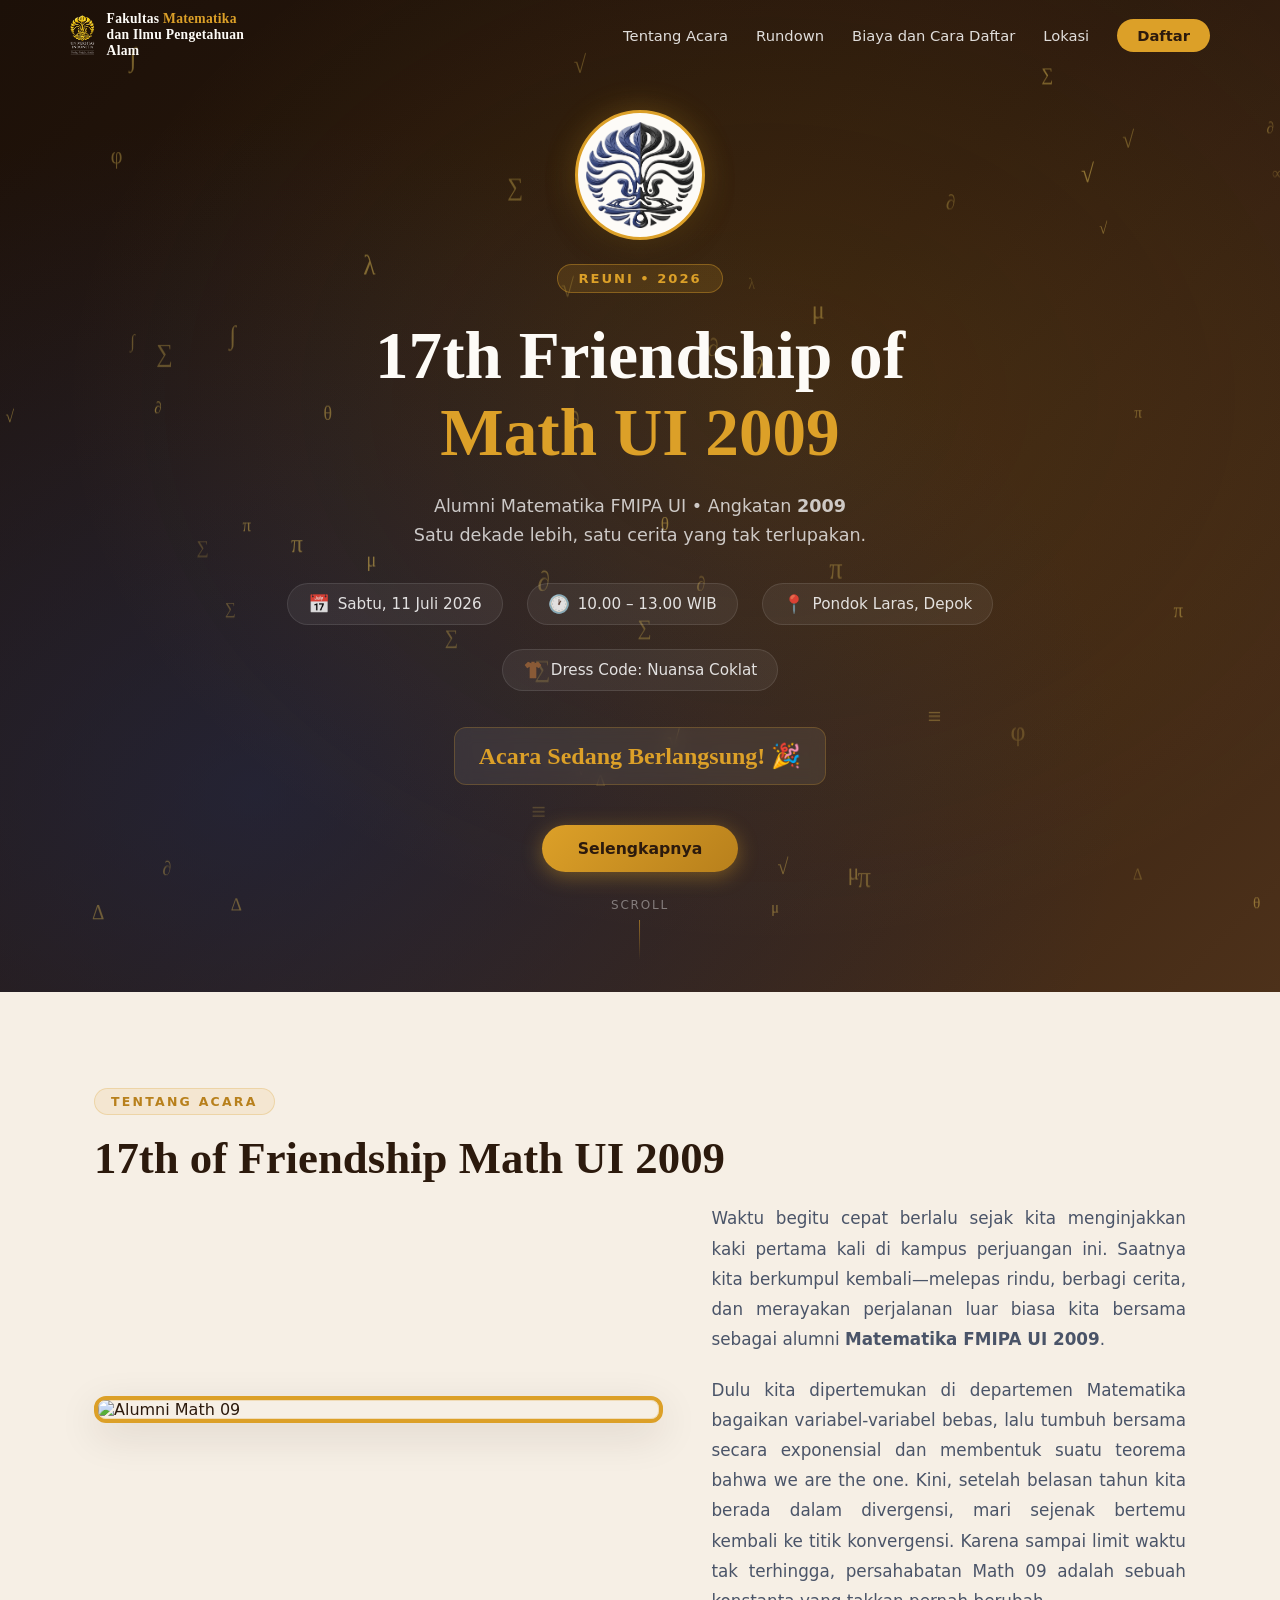
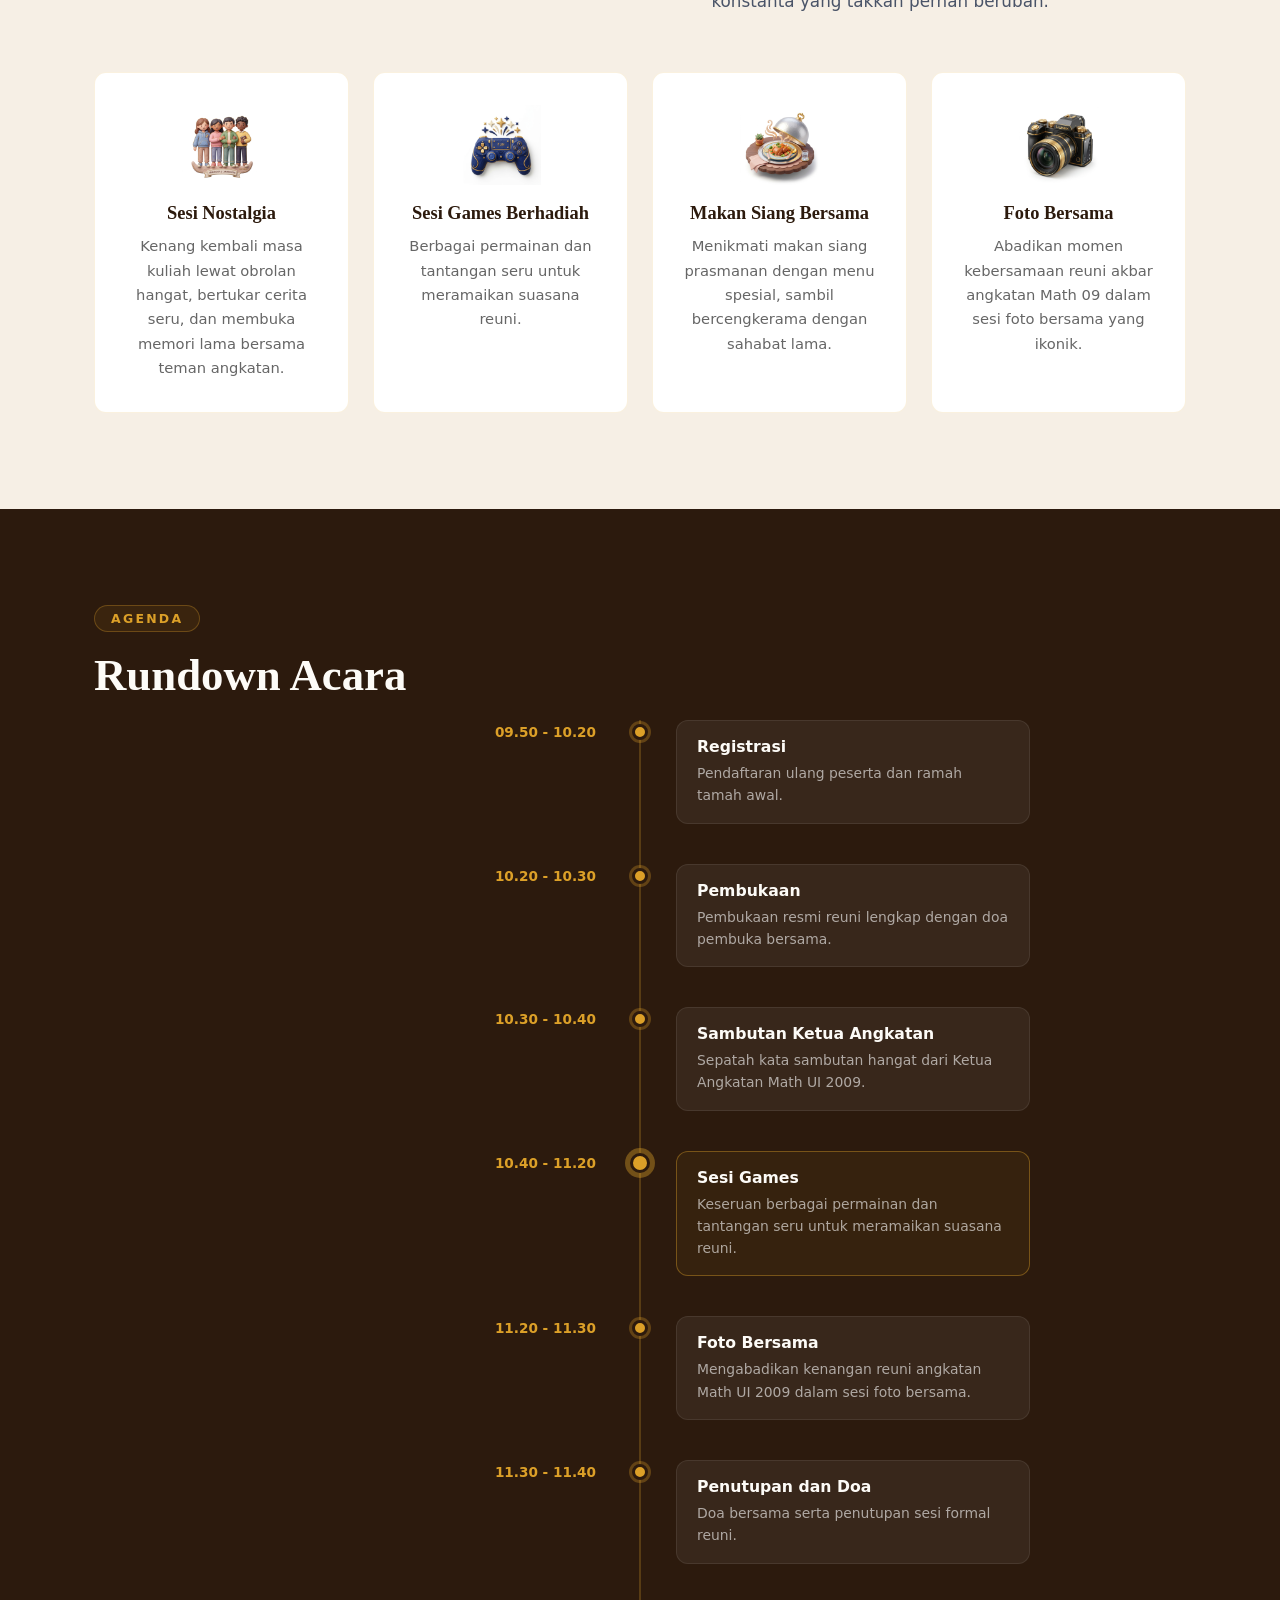
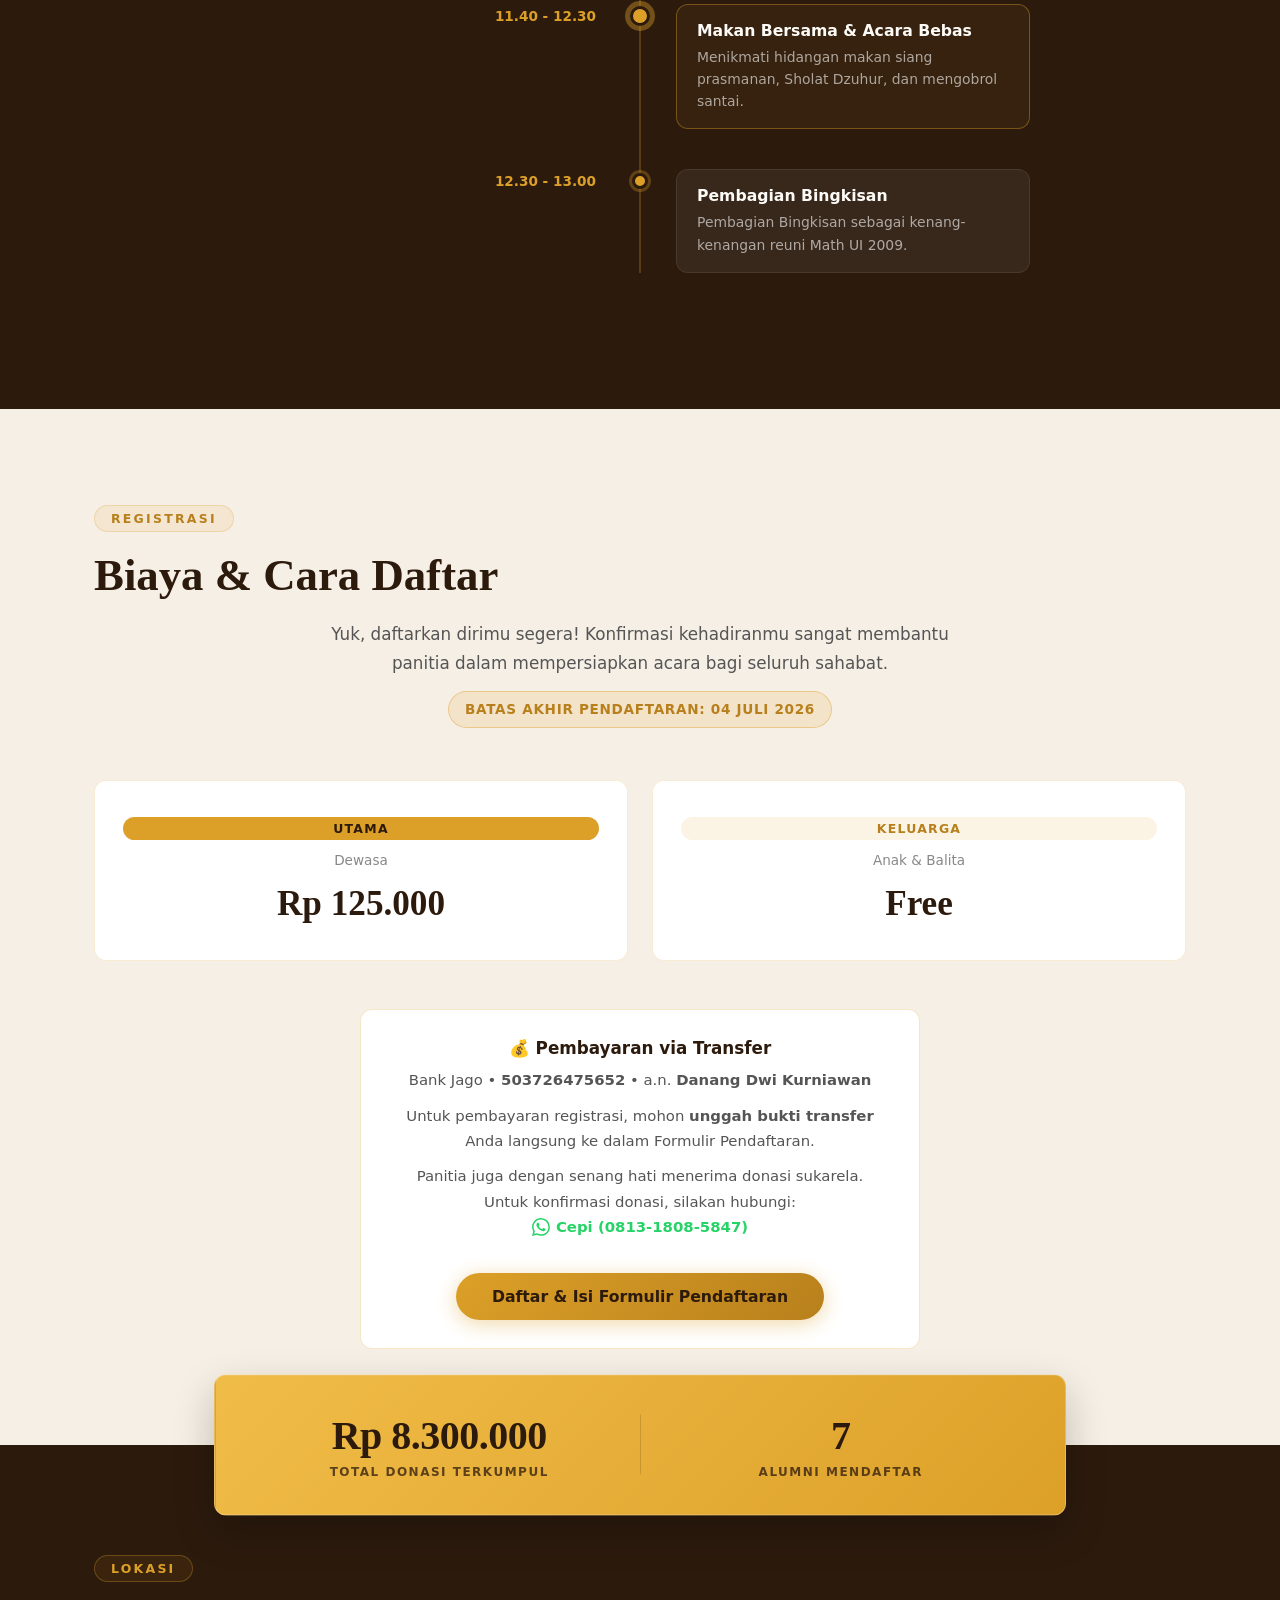
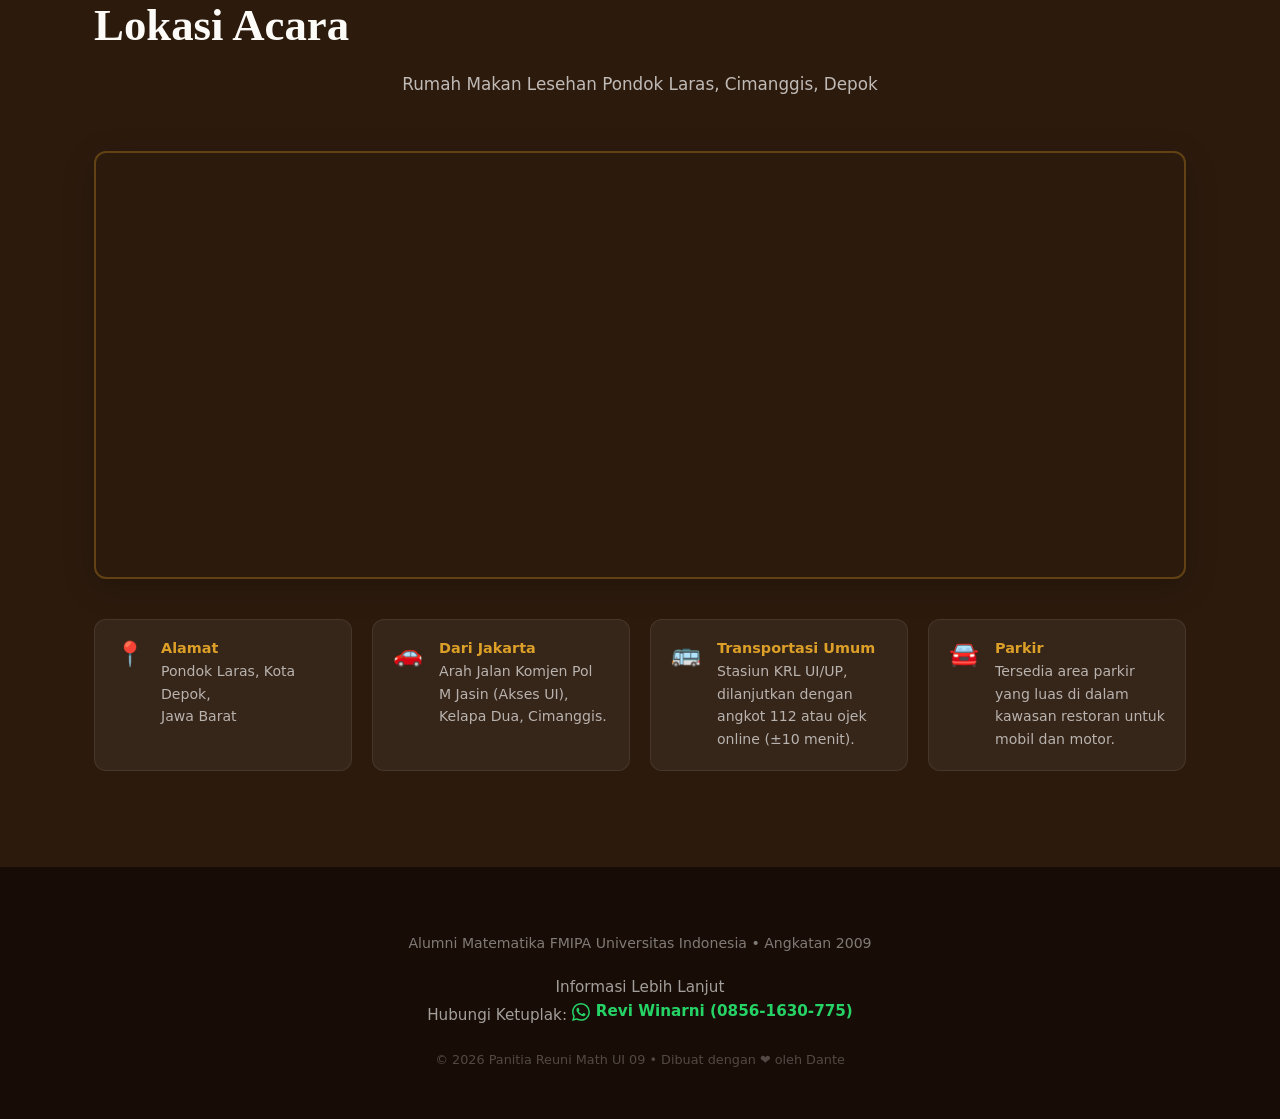
==== commit 72070d4a: "update: revise Sesi Games description and title" ====
--- a/public/index.html
+++ b/public/index.html
@@ -145,7 +145,7 @@
             <img src="images/prize_3d.png" alt="Sesi Games" class="about-icon-img" />
           </div>
           <h3>Sesi Games Berhadiah</h3>
-          <p>Berbagai permainan kelompok interaktif dan tantangan seru untuk meramaikan suasana reuni.</p>
+          <p>Berbagai permainan dan tantangan seru untuk meramaikan suasana reuni.</p>
         </div>
         <div class="about-card">
           <div class="about-icon">
@@ -199,8 +199,8 @@
           <div class="timeline-time">10.40 - 11.20</div>
           <div class="timeline-dot gold-dot"></div>
           <div class="timeline-body highlight">
-            <h4>Sesi Games (Kelompok &amp; Individu)</h4>
-            <p>Keseruan berbagai permainan kelompok interaktif dan kuis individu dengan hadiah menarik.</p>
+            <h4>Sesi Games</h4>
+            <p>Keseruan berbagai permainan dan tantangan seru untuk meramaikan suasana reuni.</p>
           </div>
         </div>
         <div class="timeline-item">
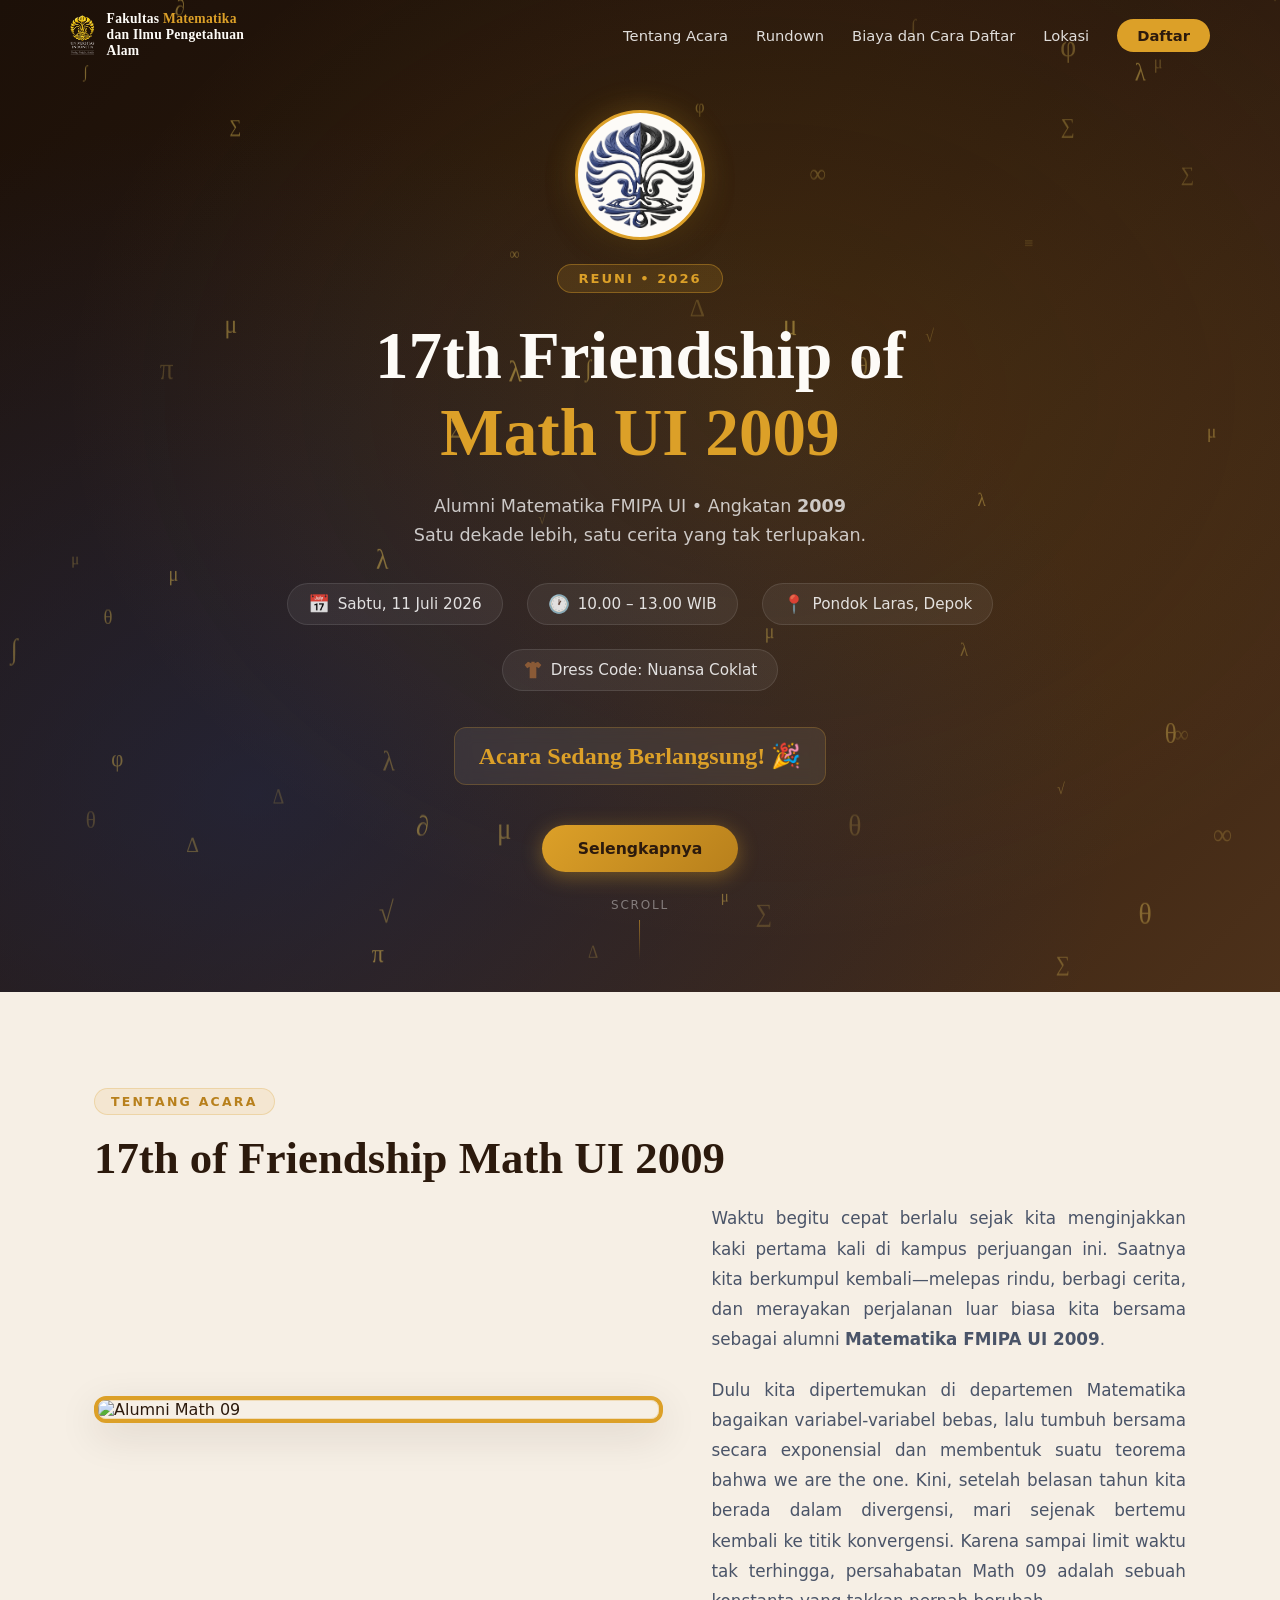
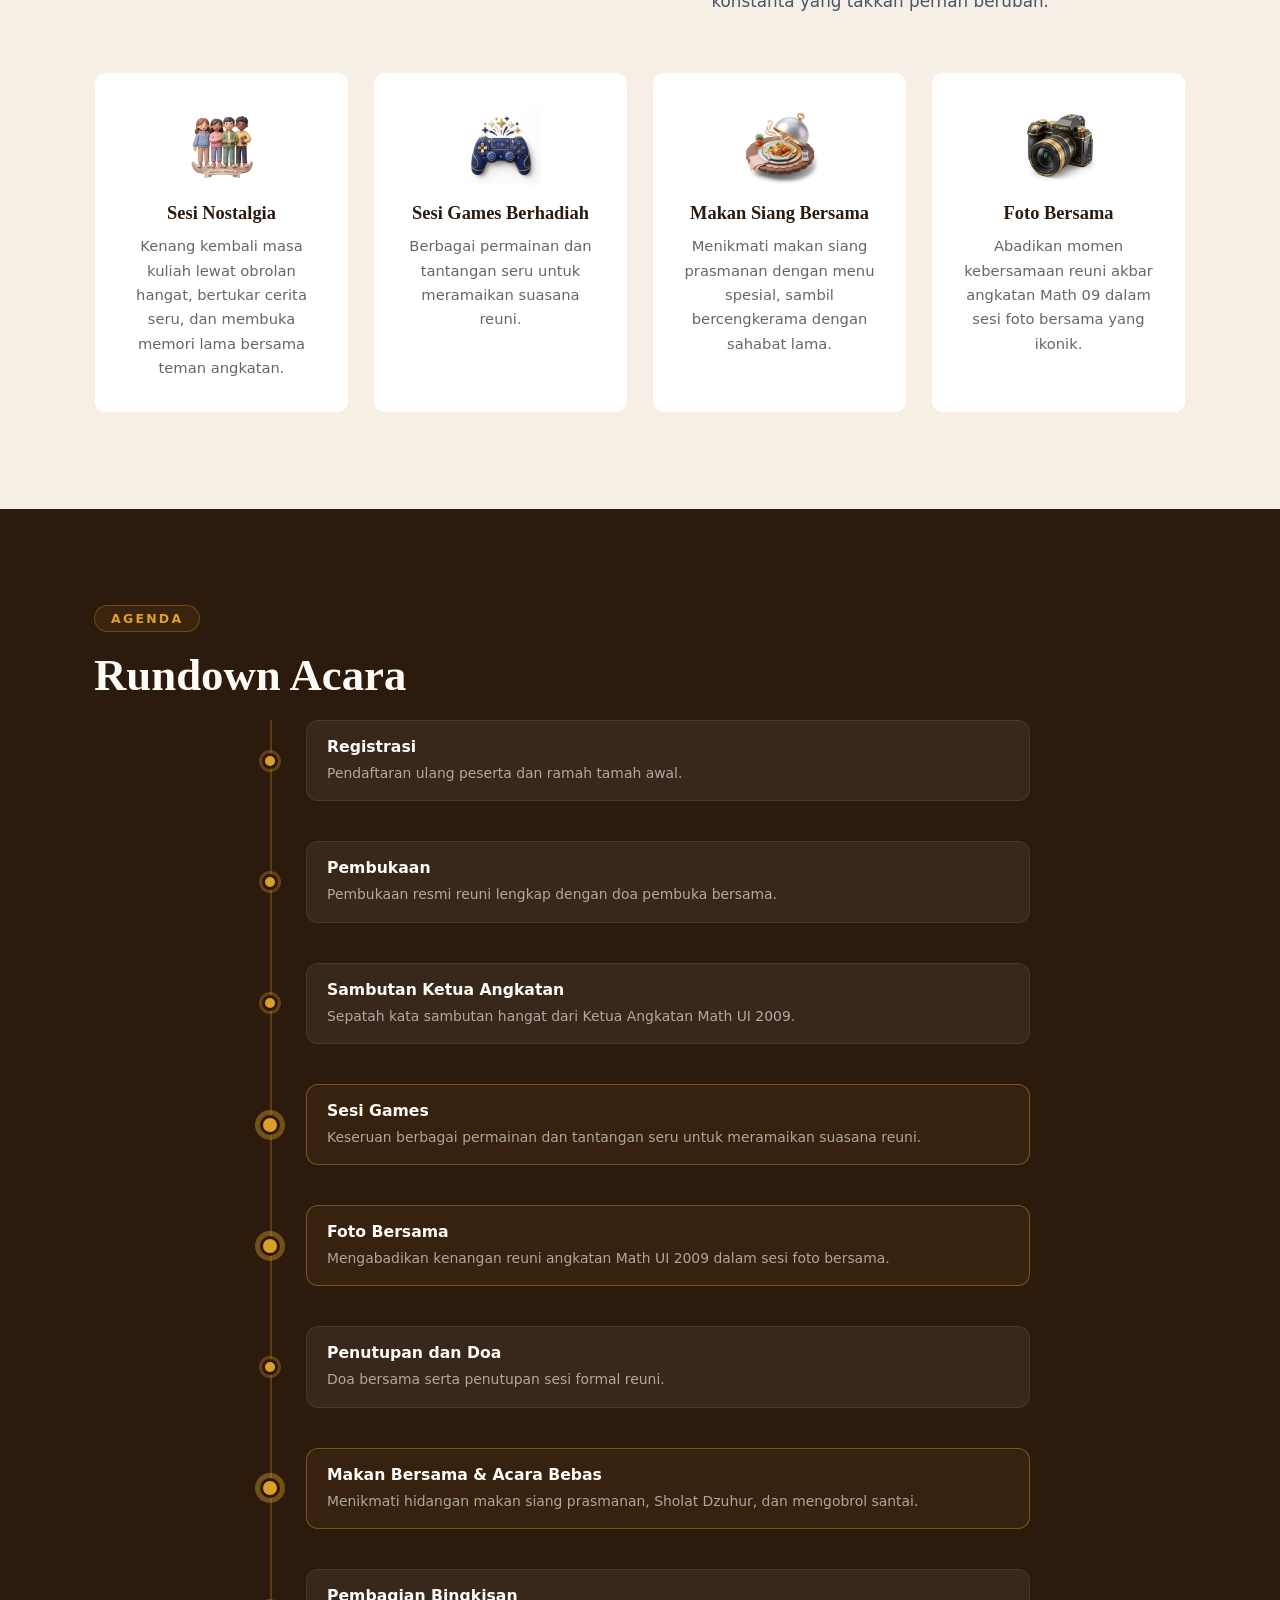
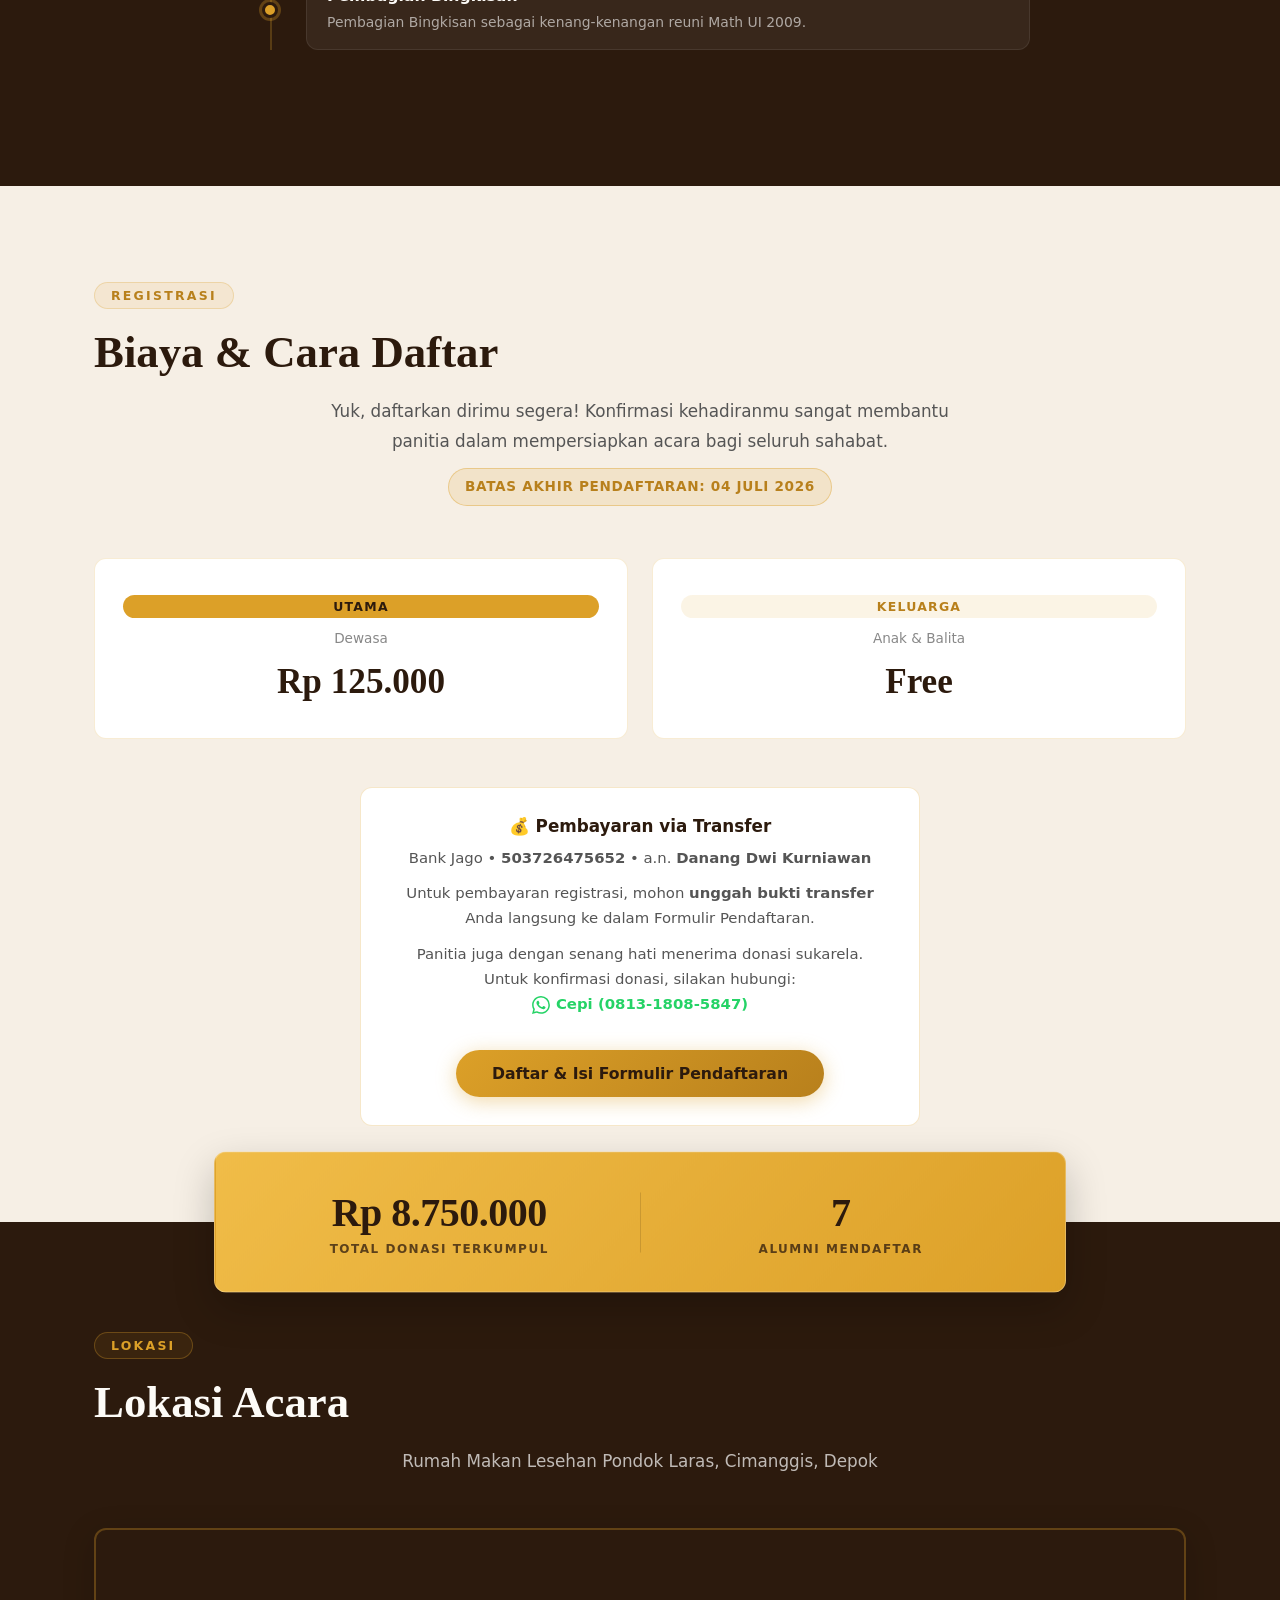
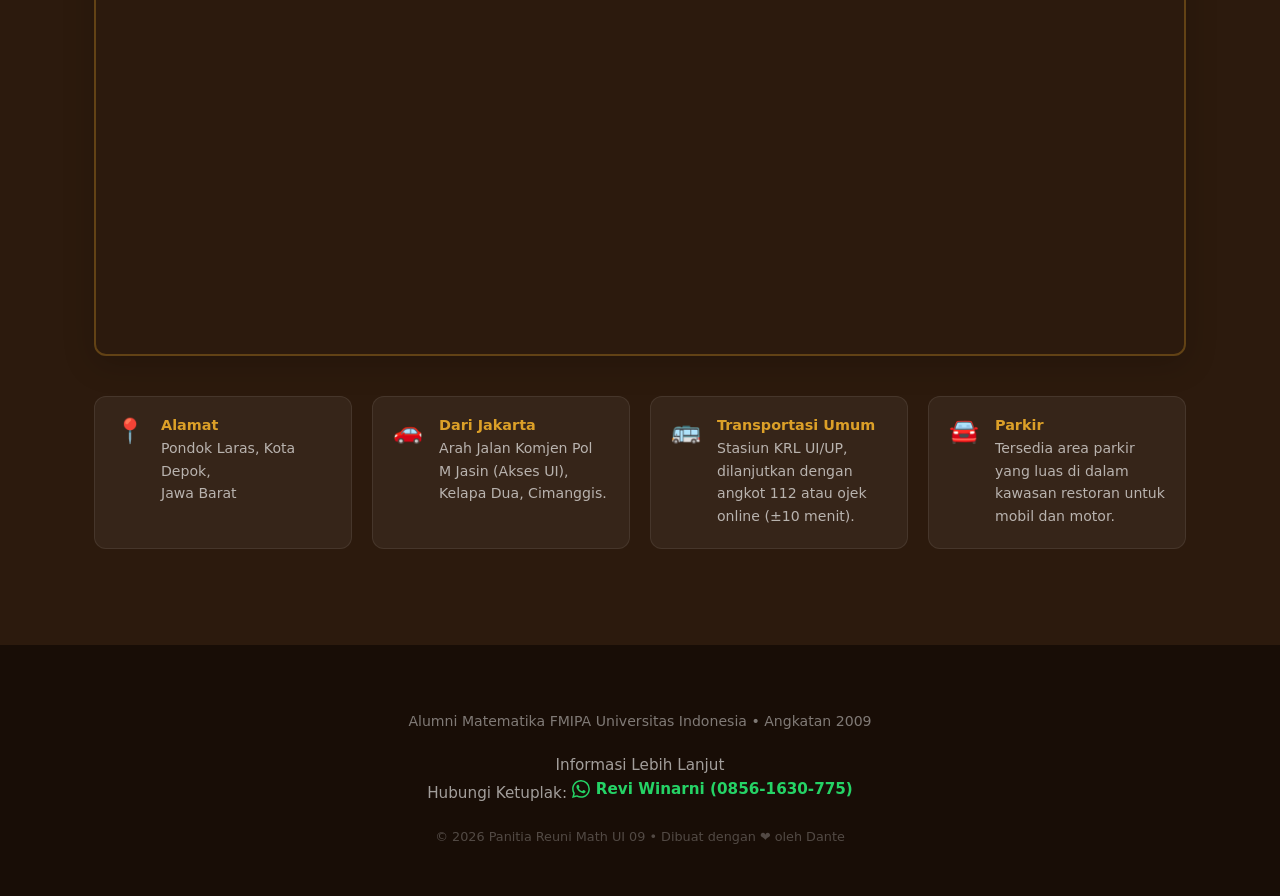
==== commit 633376af: "feat: update donasi target, rundown layout and add root routing" ====
--- a/public/index.html
+++ b/public/index.html
@@ -172,7 +172,7 @@
       <h2 class="section-title reveal">Rundown Acara</h2>
       <div class="timeline reveal">
         <div class="timeline-item">
-          <div class="timeline-time">09.50 - 10.20</div>
+          <div class="timeline-time"></div>
           <div class="timeline-dot"></div>
           <div class="timeline-body">
             <h4>Registrasi</h4>
@@ -180,7 +180,7 @@
           </div>
         </div>
         <div class="timeline-item">
-          <div class="timeline-time">10.20 - 10.30</div>
+          <div class="timeline-time"></div>
           <div class="timeline-dot"></div>
           <div class="timeline-body">
             <h4>Pembukaan</h4>
@@ -188,7 +188,7 @@
           </div>
         </div>
         <div class="timeline-item">
-          <div class="timeline-time">10.30 - 10.40</div>
+          <div class="timeline-time"></div>
           <div class="timeline-dot"></div>
           <div class="timeline-body">
             <h4>Sambutan Ketua Angkatan</h4>
@@ -196,7 +196,7 @@
           </div>
         </div>
         <div class="timeline-item">
-          <div class="timeline-time">10.40 - 11.20</div>
+          <div class="timeline-time"></div>
           <div class="timeline-dot gold-dot"></div>
           <div class="timeline-body highlight">
             <h4>Sesi Games</h4>
@@ -204,15 +204,15 @@
           </div>
         </div>
         <div class="timeline-item">
-          <div class="timeline-time">11.20 - 11.30</div>
-          <div class="timeline-dot"></div>
-          <div class="timeline-body">
+          <div class="timeline-time"></div>
+          <div class="timeline-dot gold-dot"></div>
+          <div class="timeline-body highlight">
             <h4>Foto Bersama</h4>
             <p>Mengabadikan kenangan reuni angkatan Math UI 2009 dalam sesi foto bersama.</p>
           </div>
         </div>
         <div class="timeline-item">
-          <div class="timeline-time">11.30 - 11.40</div>
+          <div class="timeline-time"></div>
           <div class="timeline-dot"></div>
           <div class="timeline-body">
             <h4>Penutupan dan Doa</h4>
@@ -220,7 +220,7 @@
           </div>
         </div>
         <div class="timeline-item">
-          <div class="timeline-time">11.40 - 12.30</div>
+          <div class="timeline-time"></div>
           <div class="timeline-dot gold-dot"></div>
           <div class="timeline-body highlight">
             <h4>Makan Bersama &amp; Acara Bebas</h4>
@@ -228,7 +228,7 @@
           </div>
         </div>
         <div class="timeline-item">
-          <div class="timeline-time">12.30 - 13.00</div>
+          <div class="timeline-time"></div>
           <div class="timeline-dot"></div>
           <div class="timeline-body">
             <h4>Pembagian Bingkisan</h4>
@@ -286,7 +286,7 @@
     <div class="stats-overlap-bar">
       <!-- Item 1: Total Donasi -->
       <div class="stats-overlap-item">
-        <div class="stats-overlap-val">Rp 8.300.000</div>
+        <div class="stats-overlap-val">Rp 8.750.000</div>
         <div class="stats-overlap-label">Total Donasi Terkumpul</div>
       </div>
 
--- a/public/style.css
+++ b/public/style.css
@@ -356,24 +356,23 @@
    ============================================================ */
 .timeline { position: relative; max-width: 780px; margin: 0 auto; }
 .timeline::before {
-  content: ''; position: absolute; left: 50%; top: 0; bottom: 0;
-  width: 2px; background: rgba(220,160,40,.25); transform: translateX(-50%);
+  content: ''; position: absolute; left: 20px; top: 0; bottom: 0;
+  width: 2px; background: rgba(220,160,40,.25); transform: none;
 }
 .timeline-item {
-  display: grid; grid-template-columns: 1fr 40px 1fr;
-  gap: 0 16px; align-items: start; margin-bottom: 40px;
+  display: grid; grid-template-columns: 40px 1fr;
+  gap: 0 16px; align-items: center; margin-bottom: 40px;
 }
 .timeline-time {
-  text-align: right; font-size: .85rem; font-weight: 600;
-  color: var(--gold); padding-top: 4px; padding-right: 8px;
+  display: none;
 }
 .timeline-dot {
   width: 16px; height: 16px; border-radius: 50%;
   background: var(--gold); border: 3px solid var(--navy);
   box-shadow: 0 0 0 3px rgba(220,160,40,.3);
-  margin: 4px auto 0; flex-shrink: 0; position: relative; z-index: 1;
-}
-.gold-dot { box-shadow: 0 0 0 5px rgba(220,160,40,.4); width: 20px; height: 20px; margin: 2px auto 0; }
+  margin: 0 auto; flex-shrink: 0; position: relative; z-index: 1;
+}
+.gold-dot { box-shadow: 0 0 0 5px rgba(220,160,40,.4); width: 20px; height: 20px; margin: 0 auto; }
 .timeline-body {
   background: rgba(255,255,255,.06); border: 1px solid rgba(255,255,255,.08);
   border-radius: var(--radius); padding: 16px 20px;
@@ -495,10 +494,6 @@
   .hamburger { display: block; }
   .countdown-item { padding: 12px 14px; min-width: 60px; }
   .countdown-item span { font-size: 1.6rem; }
-  .timeline::before { left: 20px; }
-  .timeline-item { grid-template-columns: 40px 1fr; }
-  .timeline-time { display: none; }
-  .timeline-dot { margin: 4px 0 0; }
   .price-featured { transform: scale(1); }
 }
 
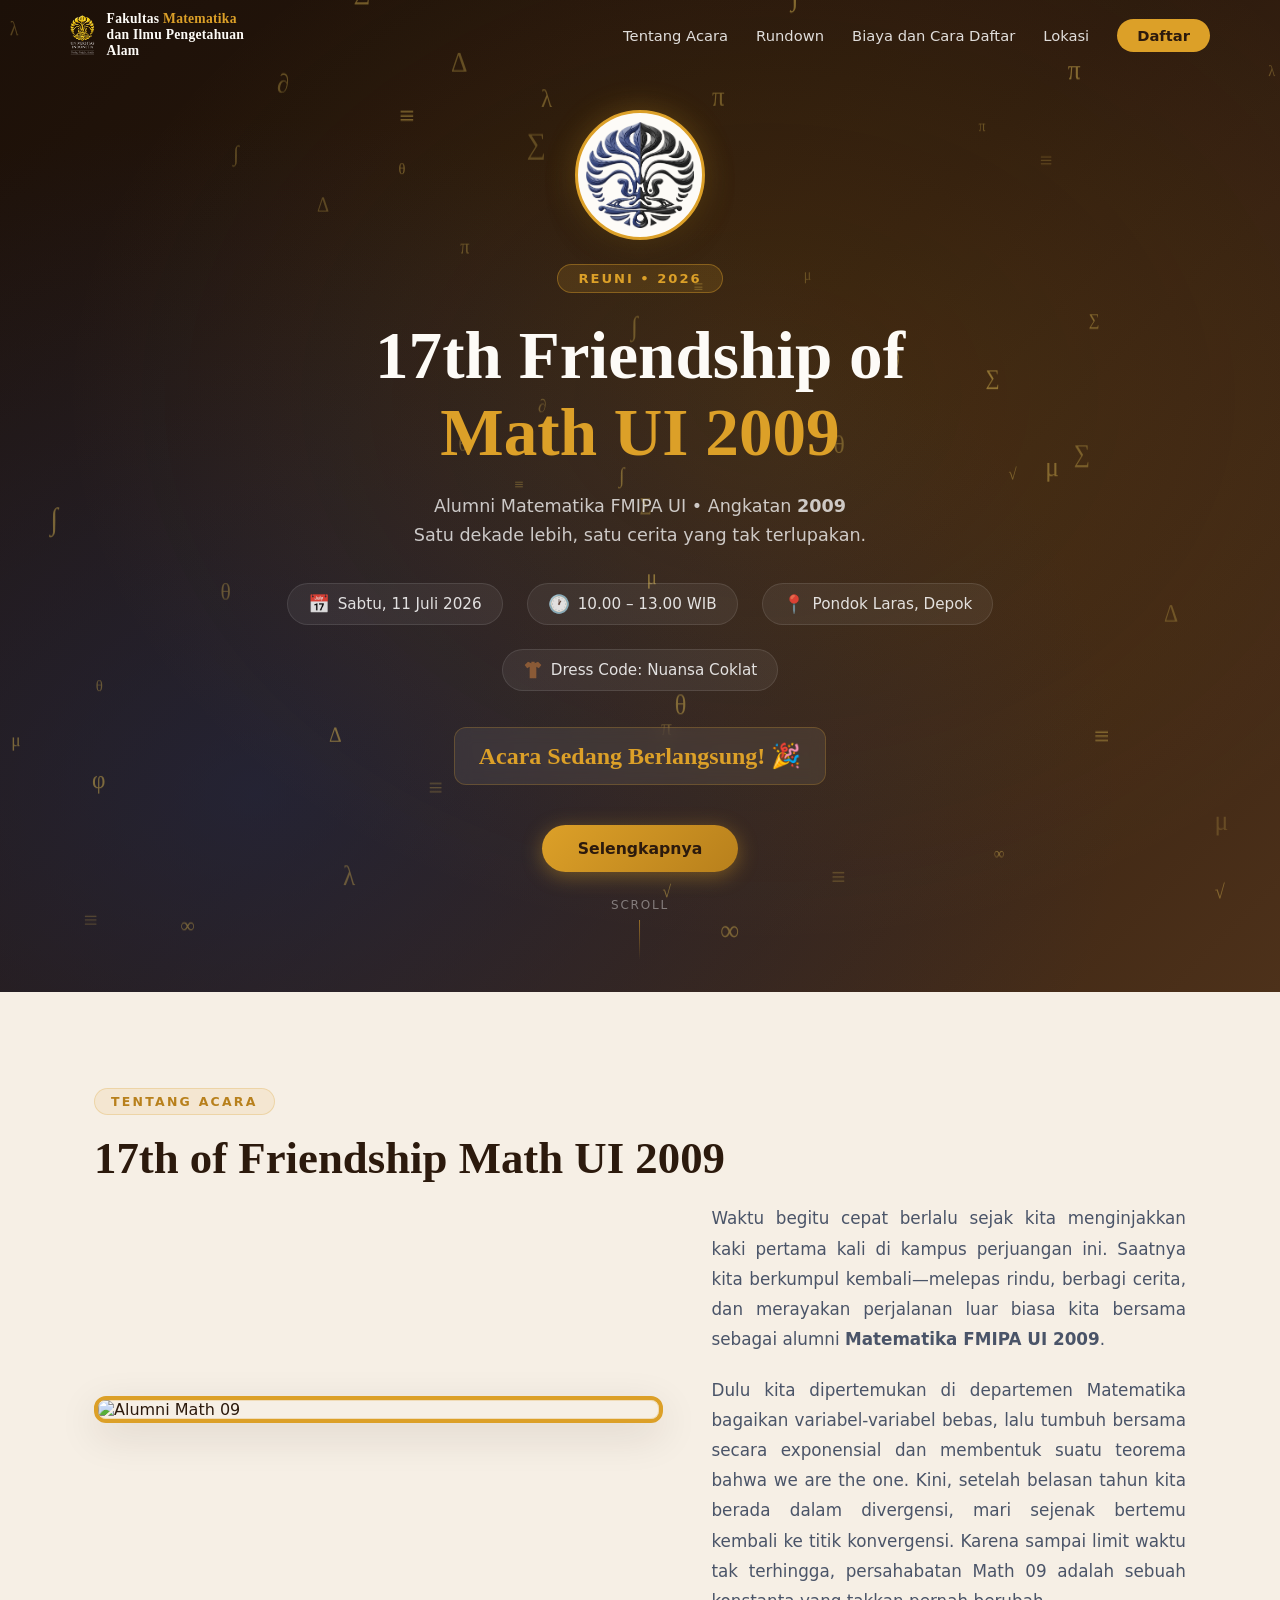
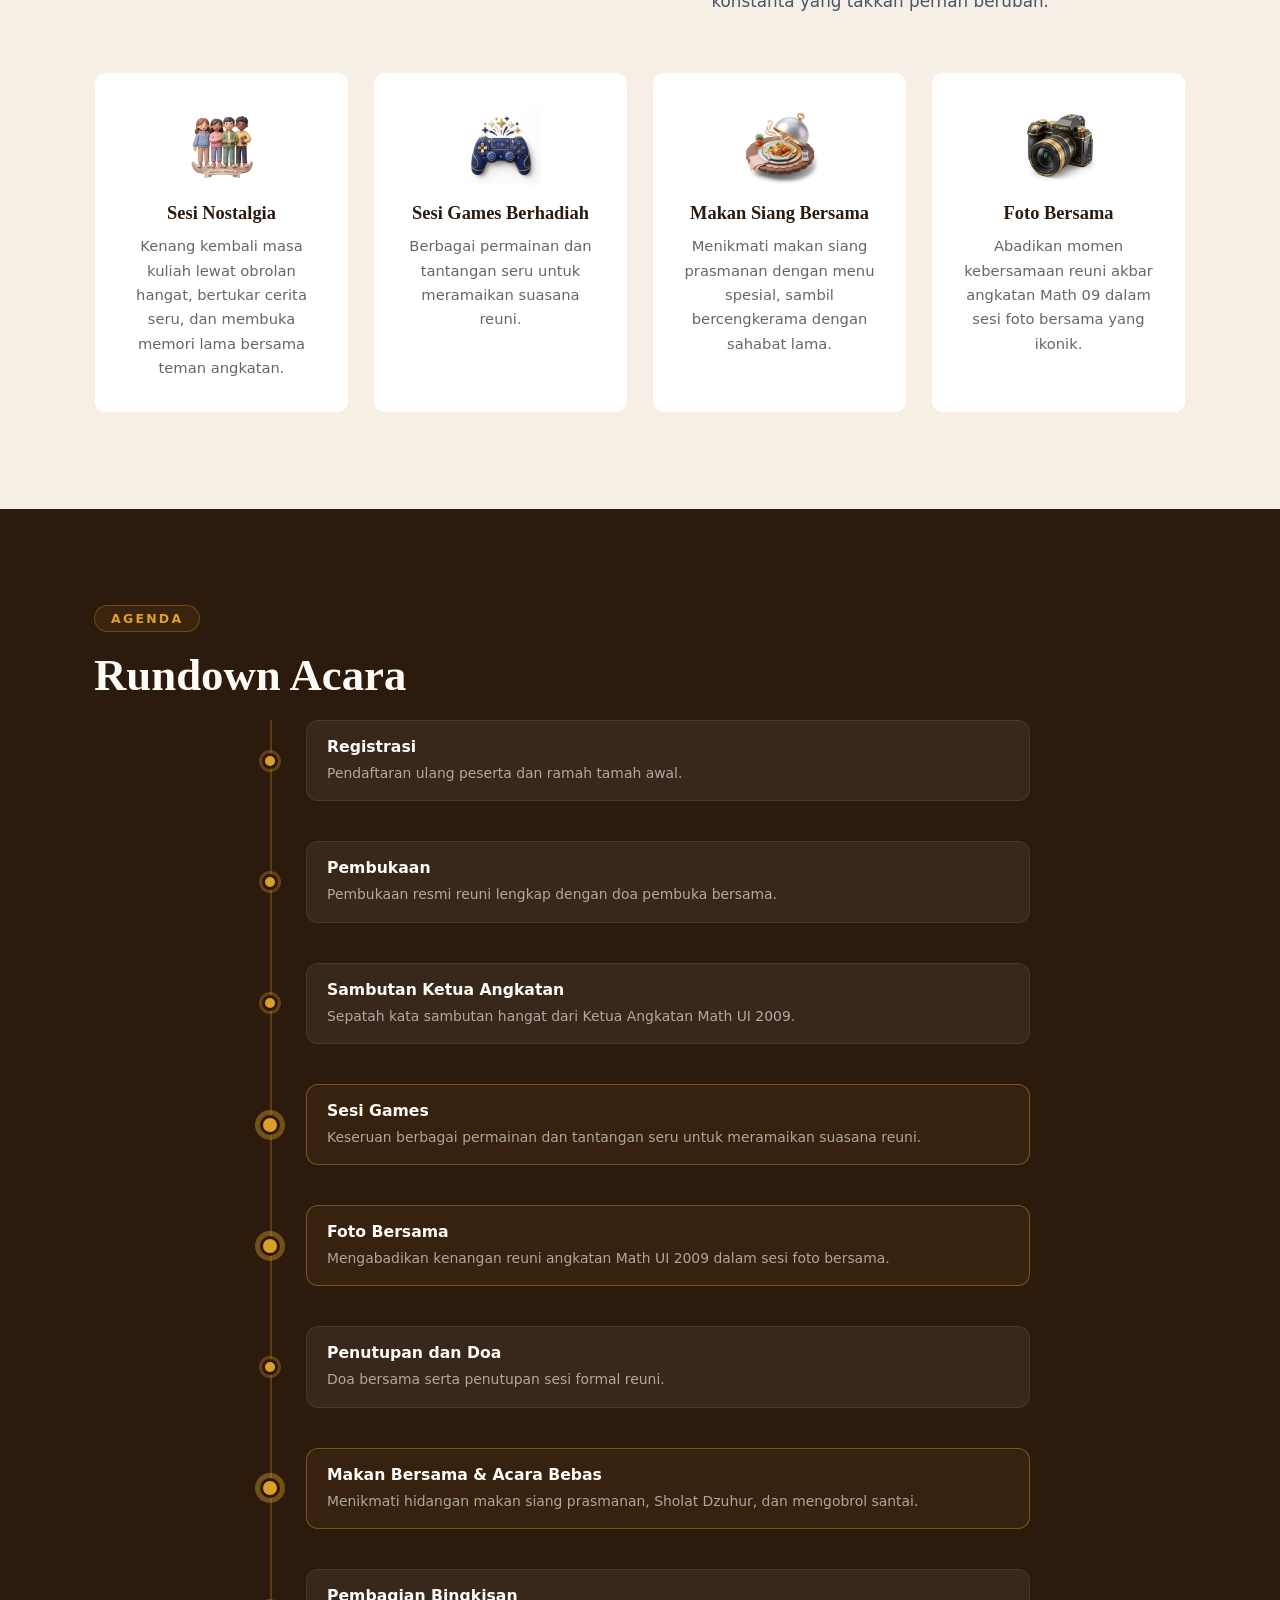
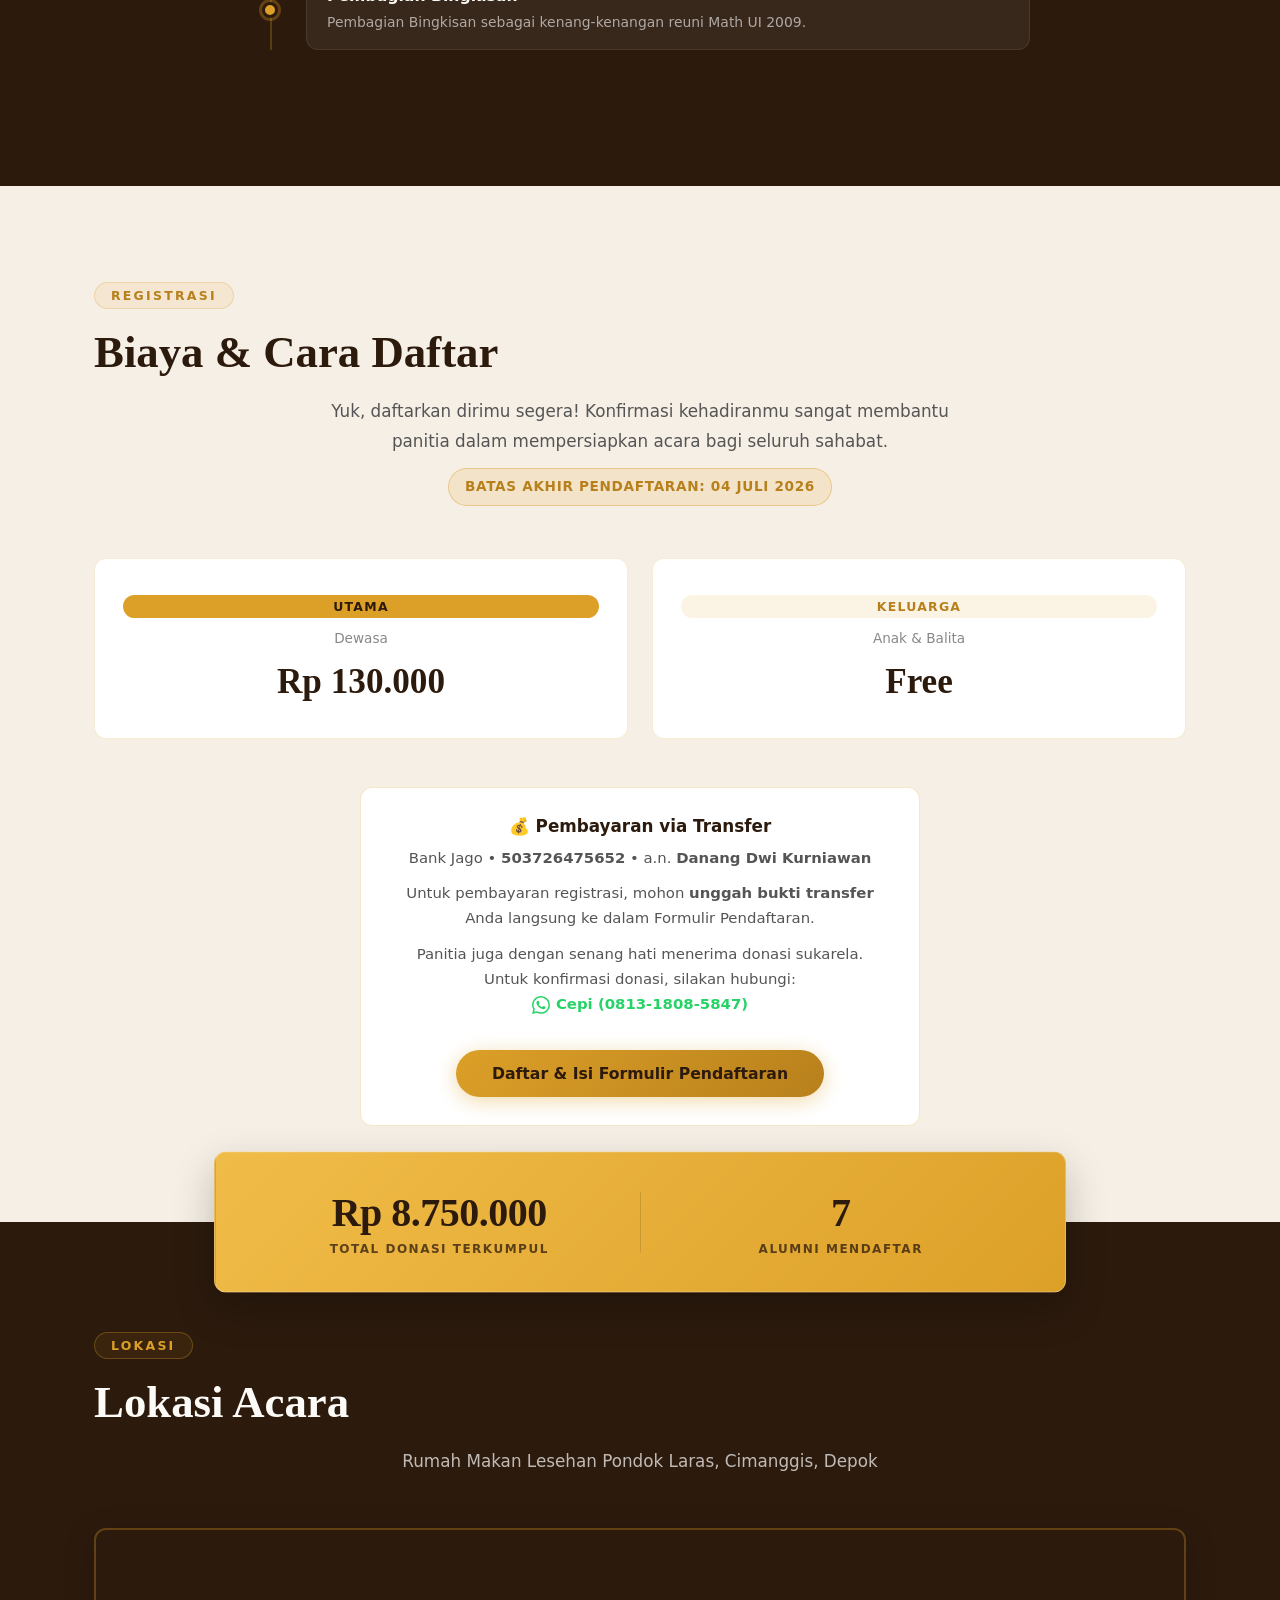
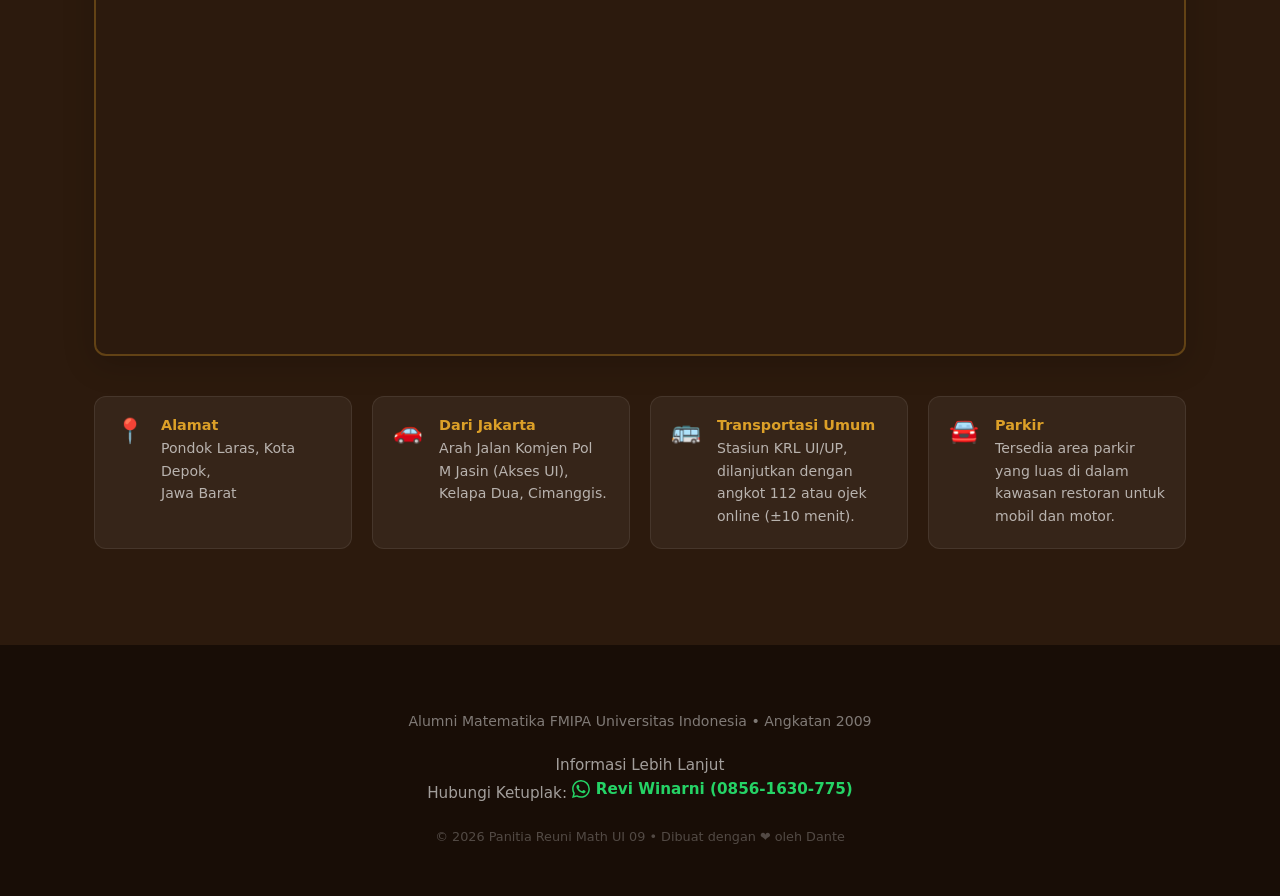
==== commit 356af65d: "feat: update ticket price to 130k" ====
--- a/public/index.html
+++ b/public/index.html
@@ -254,7 +254,7 @@
         <div class="price-card">
           <div class="price-badge badge-gold">Utama</div>
           <div class="price-label">Dewasa</div>
-          <div class="price-amount">Rp 125.000</div>
+          <div class="price-amount">Rp 130.000</div>
         </div>
         <div class="price-card">
           <div class="price-badge">Keluarga</div>
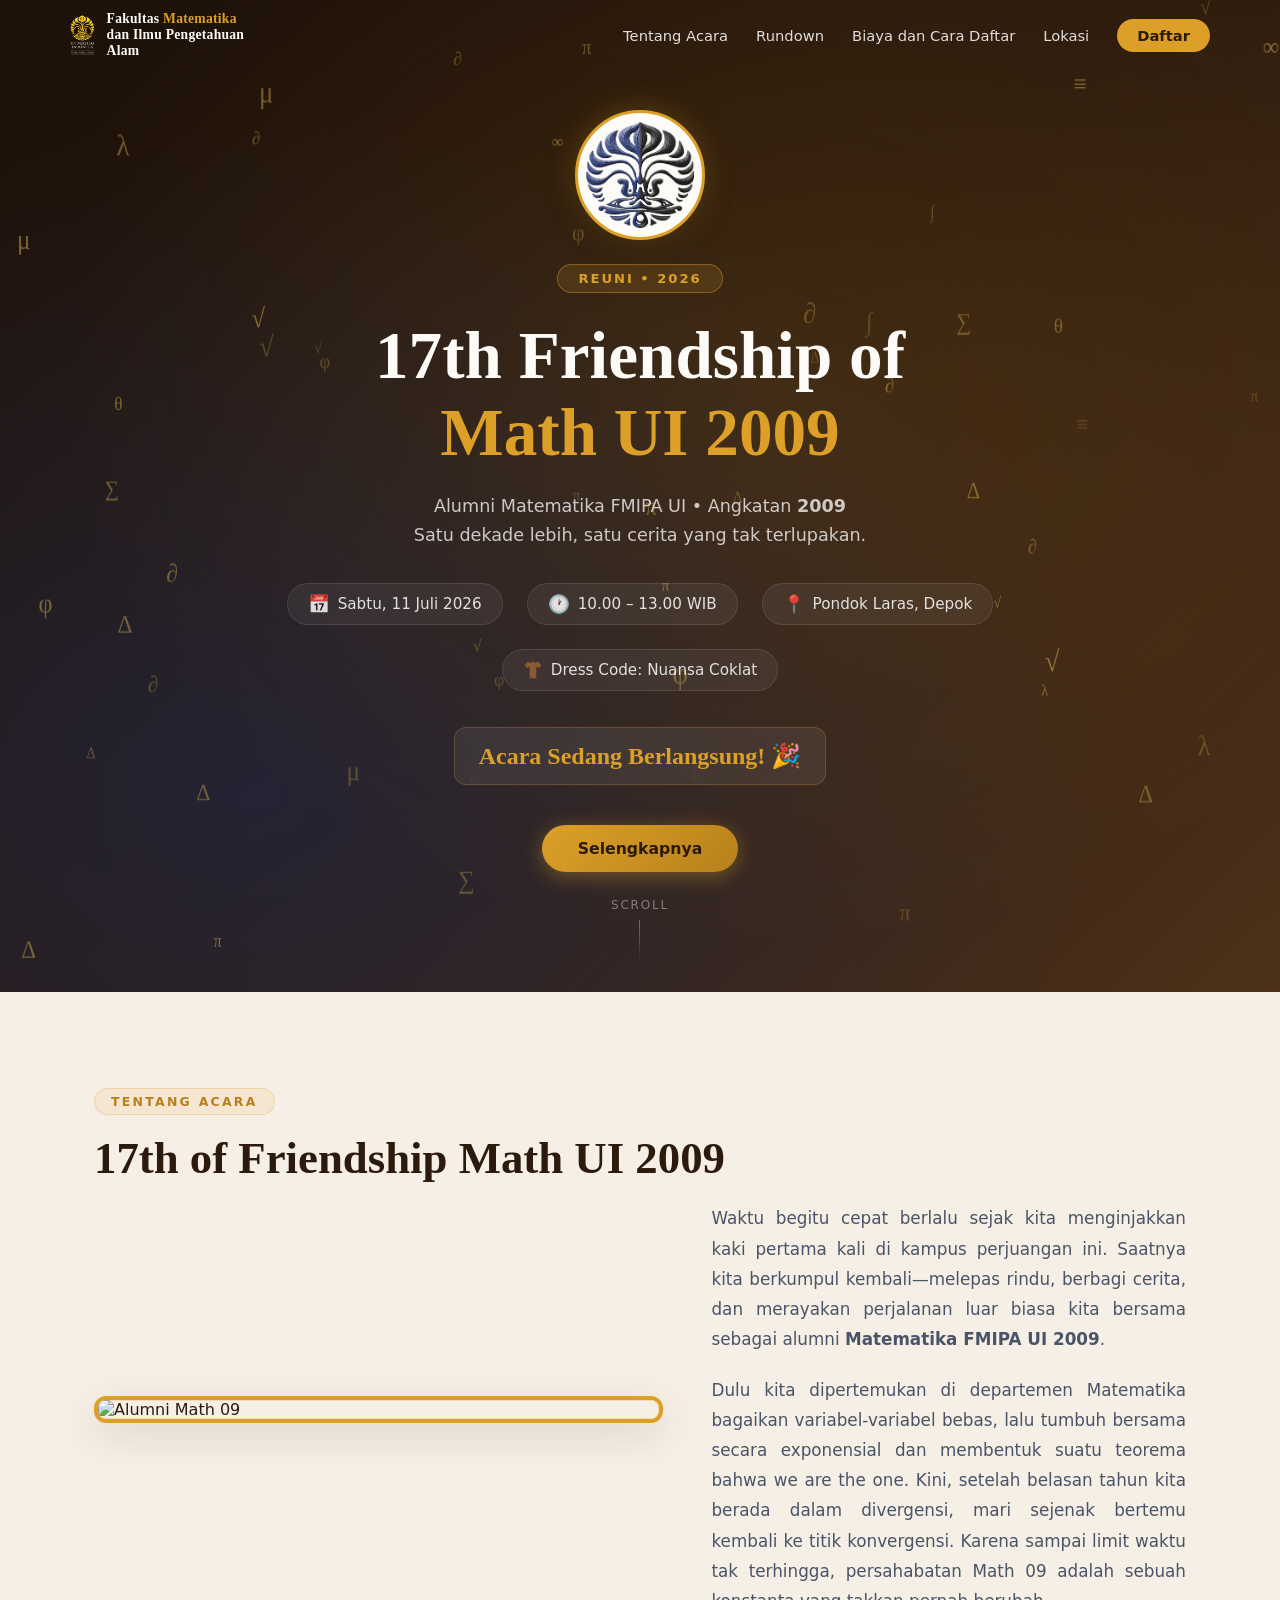
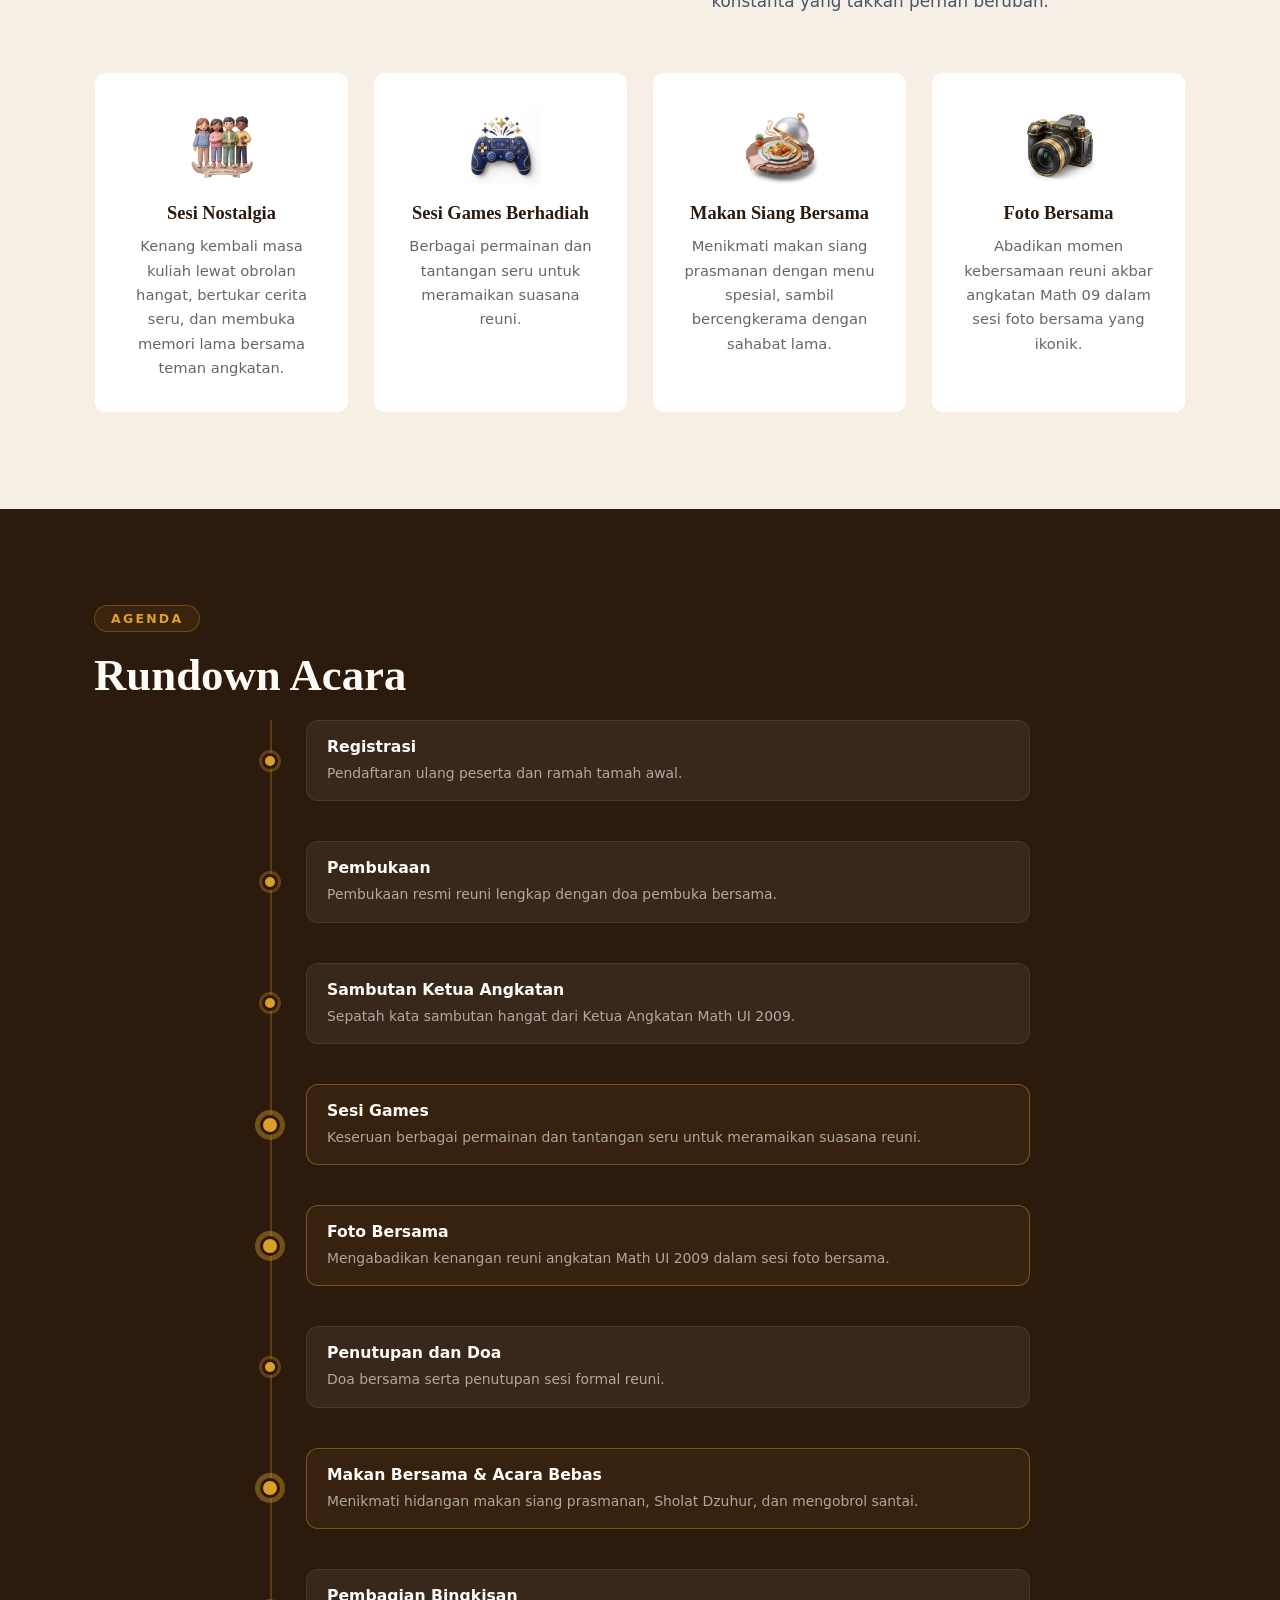
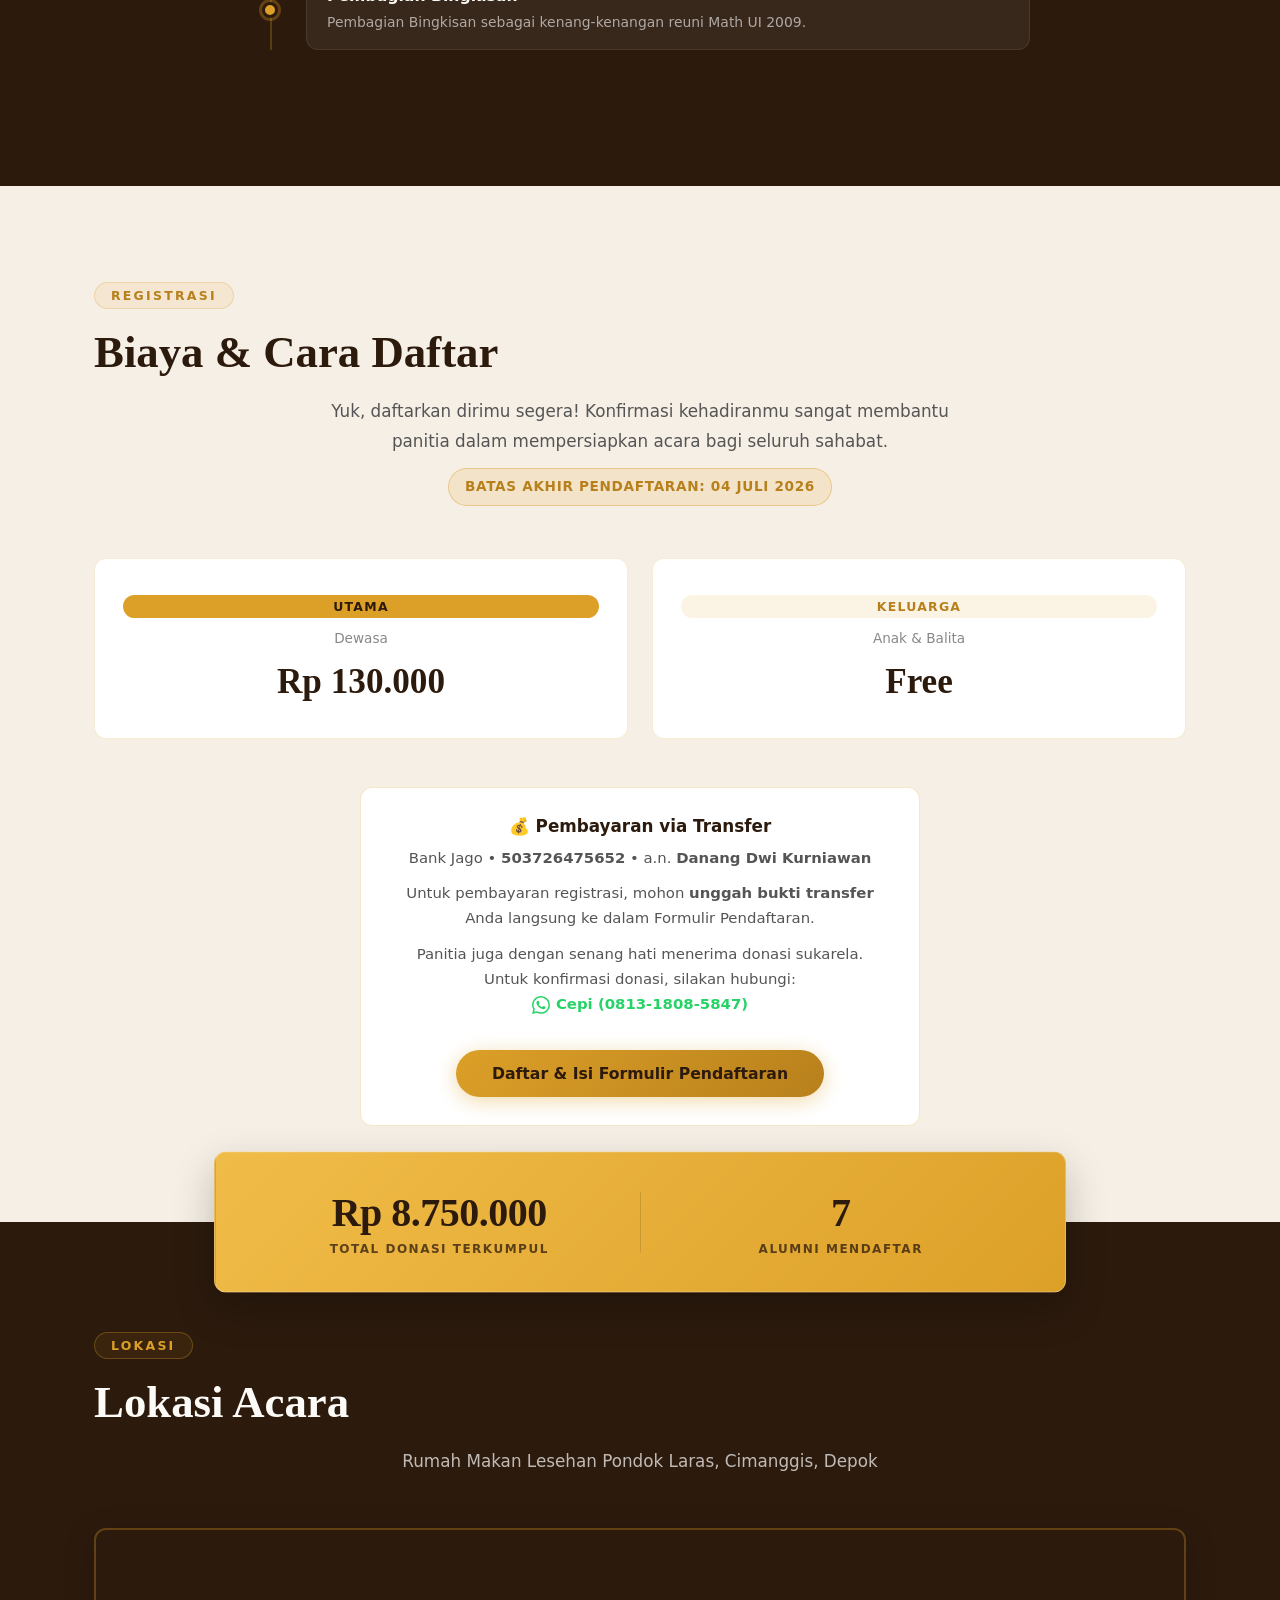
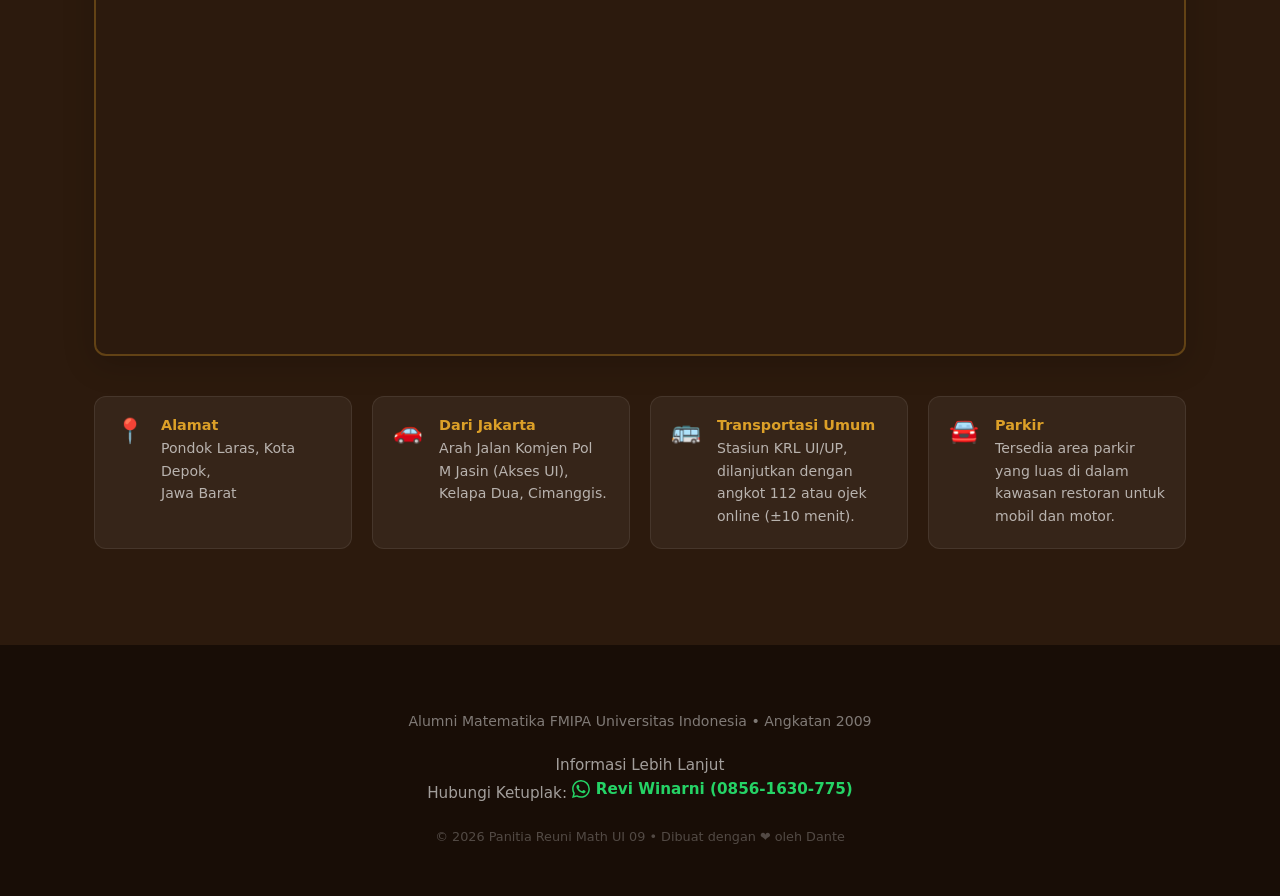
==== commit d8c1807f: "Update total alumni mendaftar menjadi 14" ====
--- a/public/index.html
+++ b/public/index.html
@@ -295,7 +295,7 @@
 
       <!-- Item 2: Alumni Terdaftar -->
       <div class="stats-overlap-item">
-        <div class="stats-overlap-val"><span id="stat-registered-count">7</span></div>
+        <div class="stats-overlap-val"><span id="stat-registered-count">14</span></div>
         <div class="stats-overlap-label">Alumni Mendaftar</div>
       </div>
     </div>
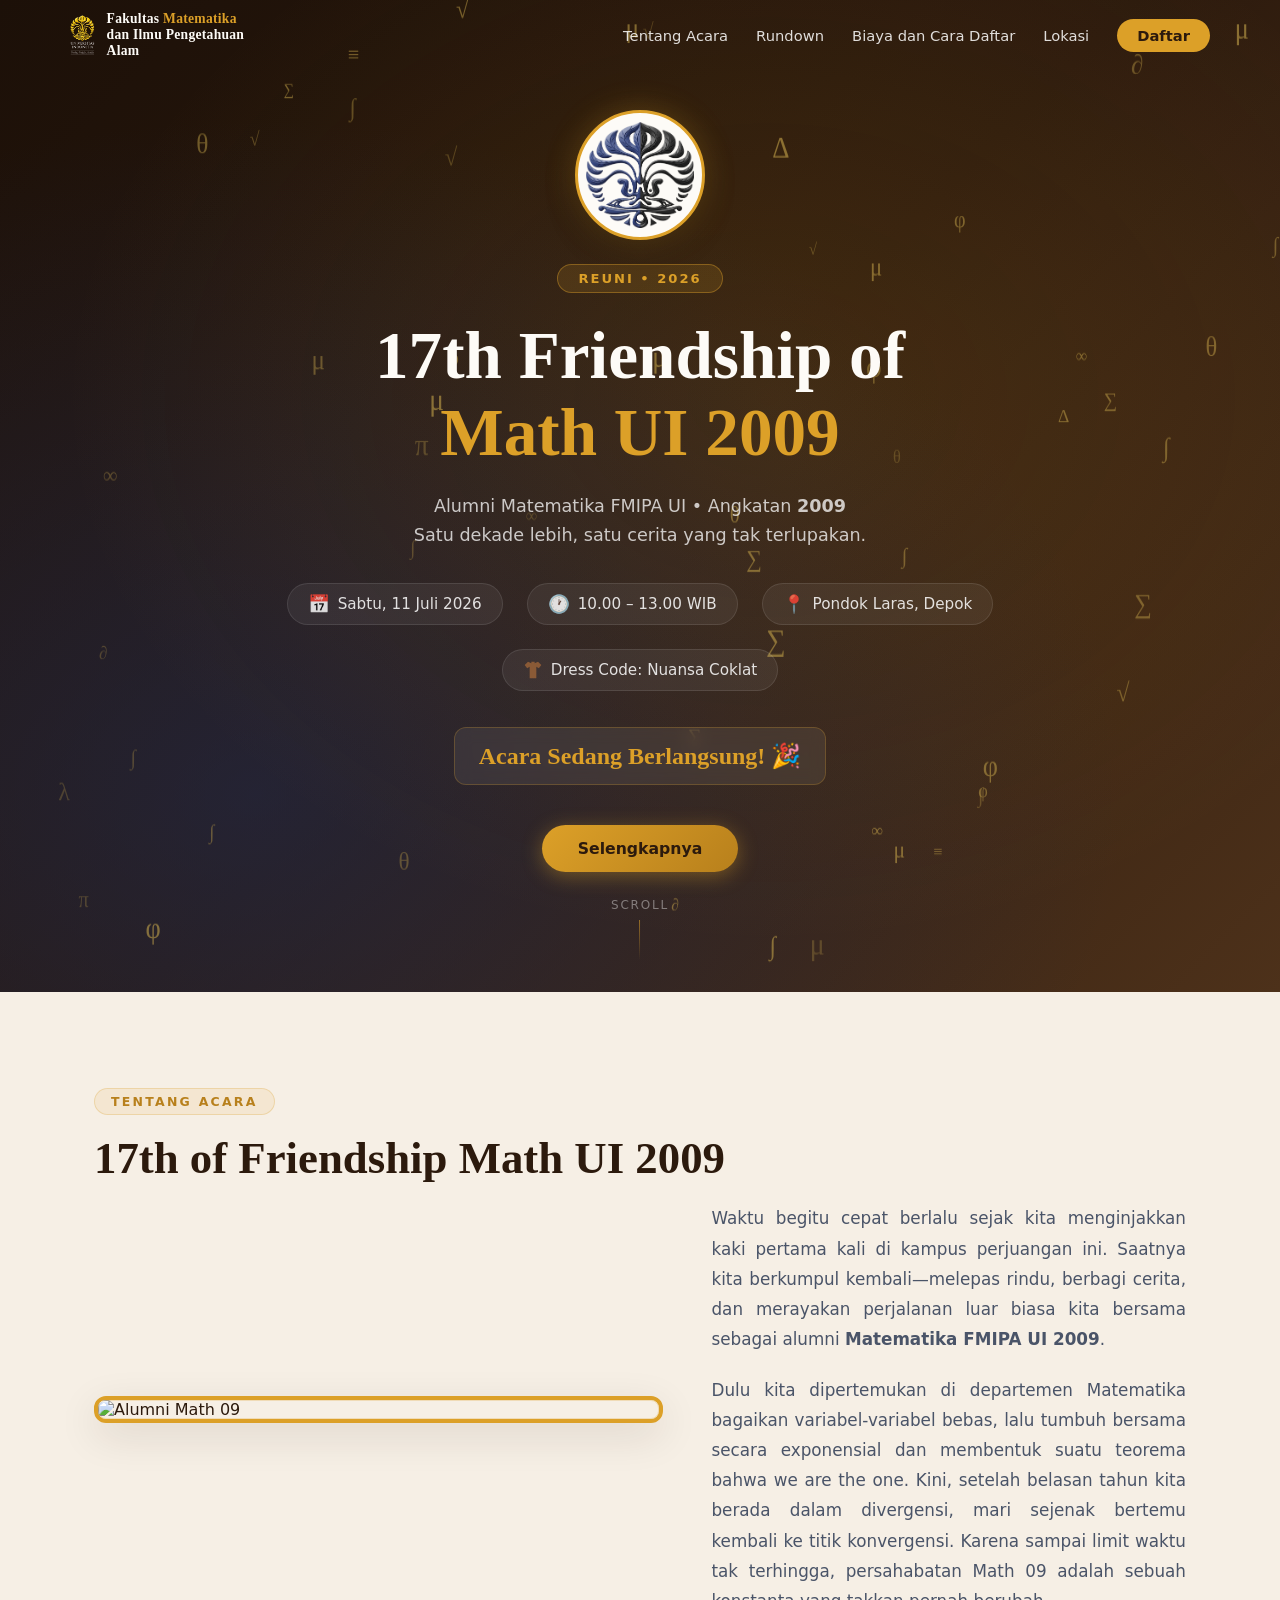
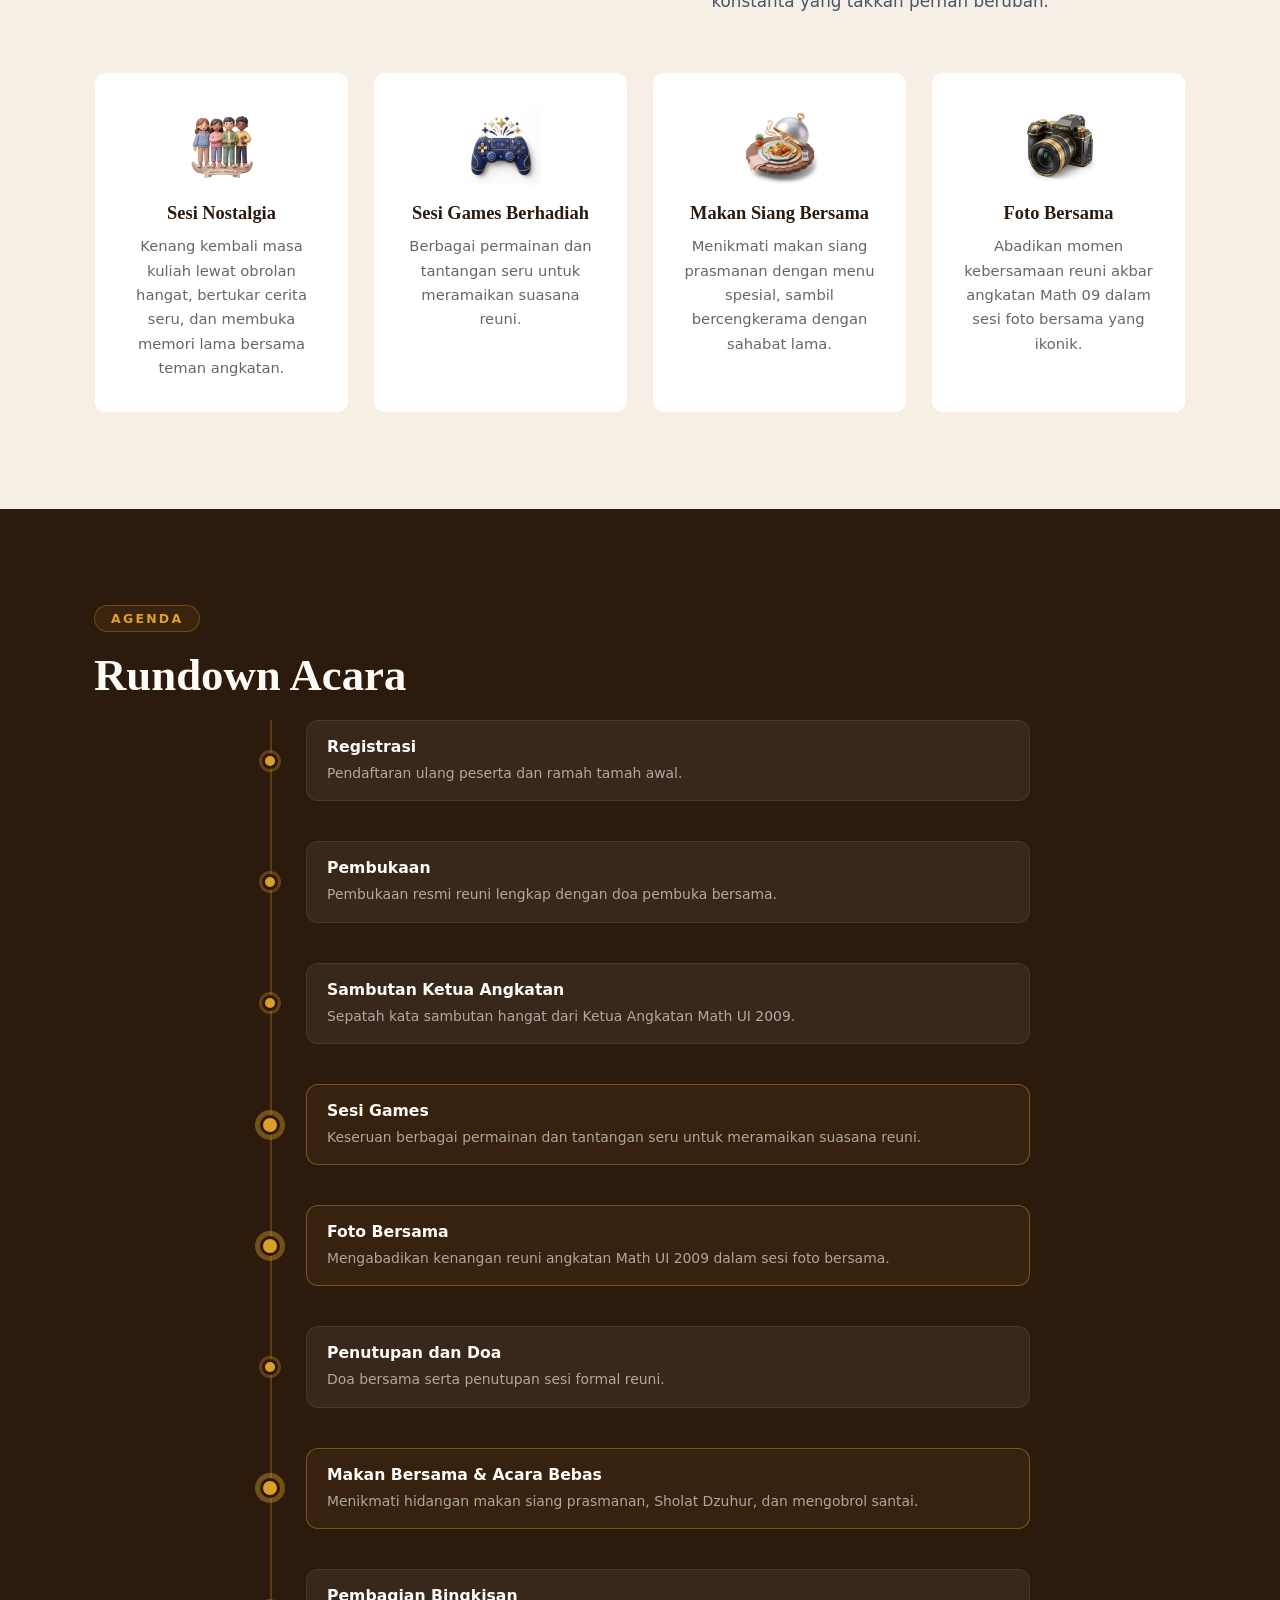
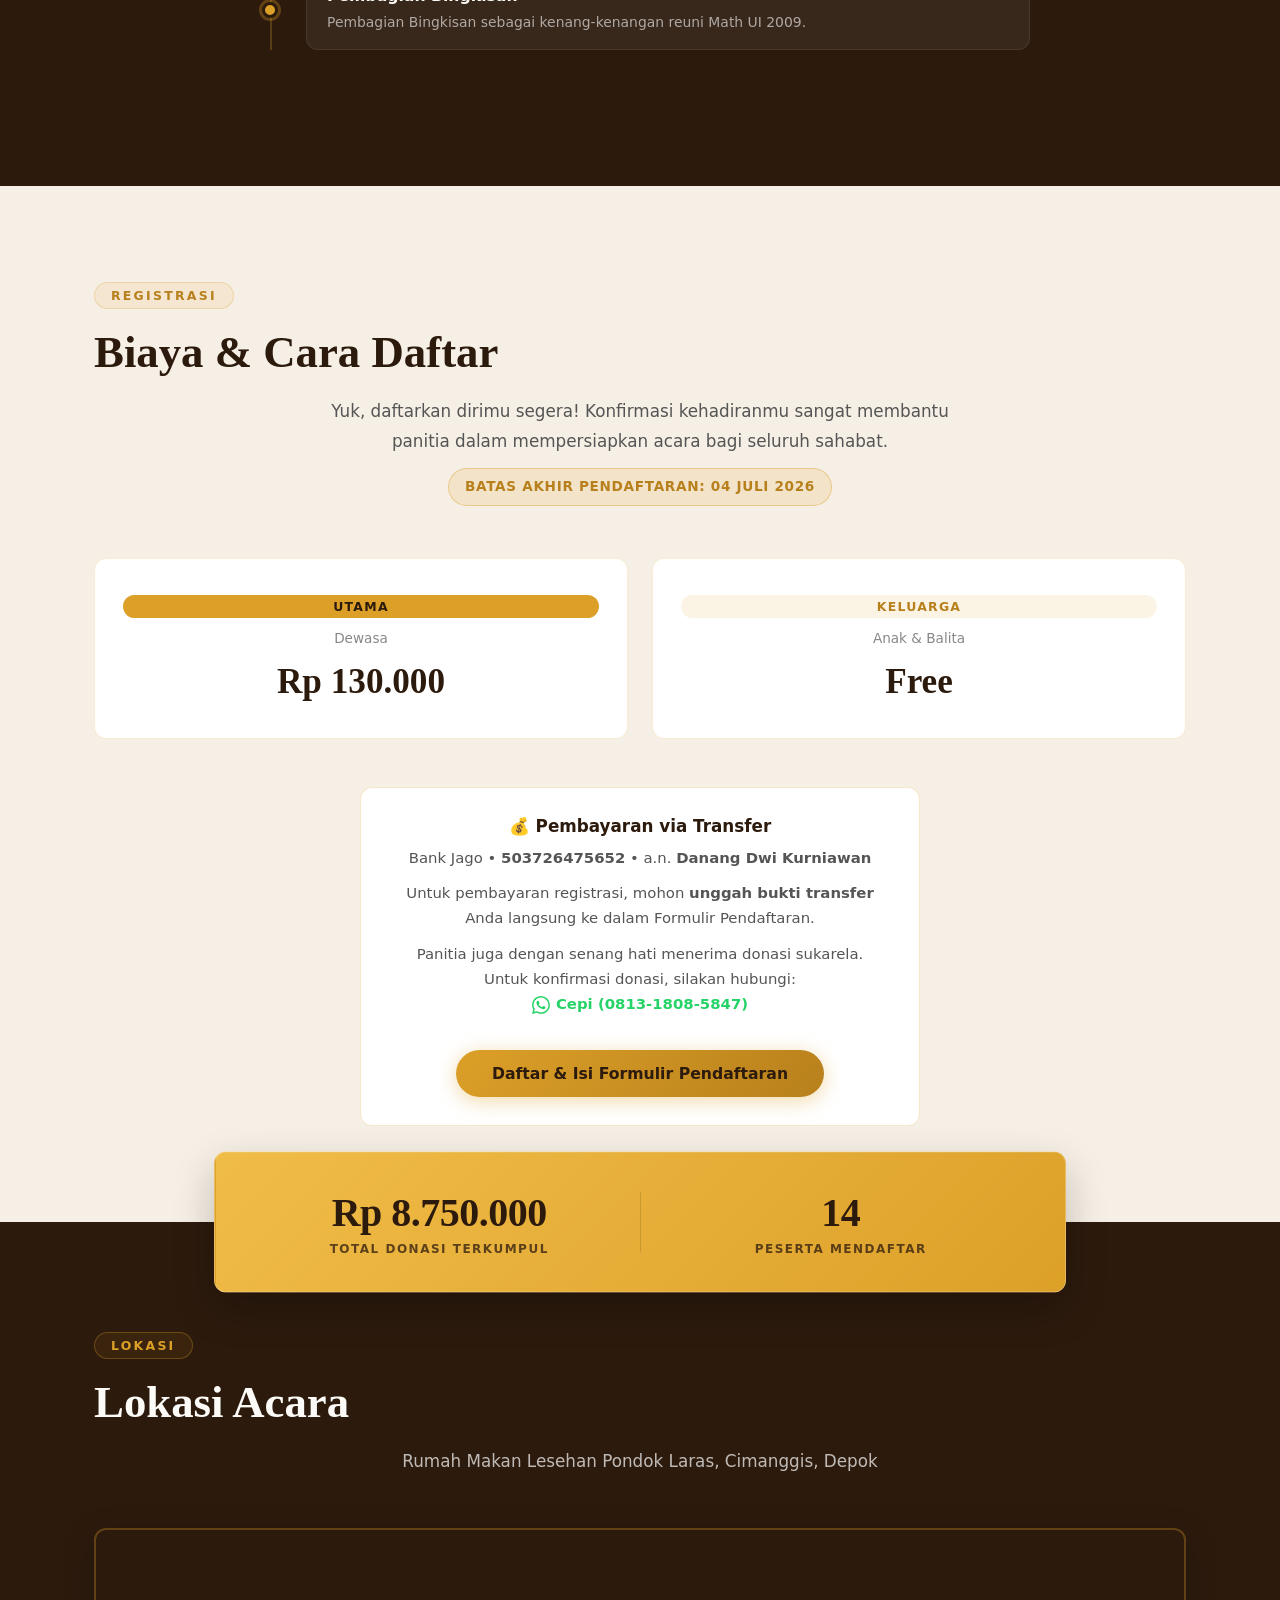
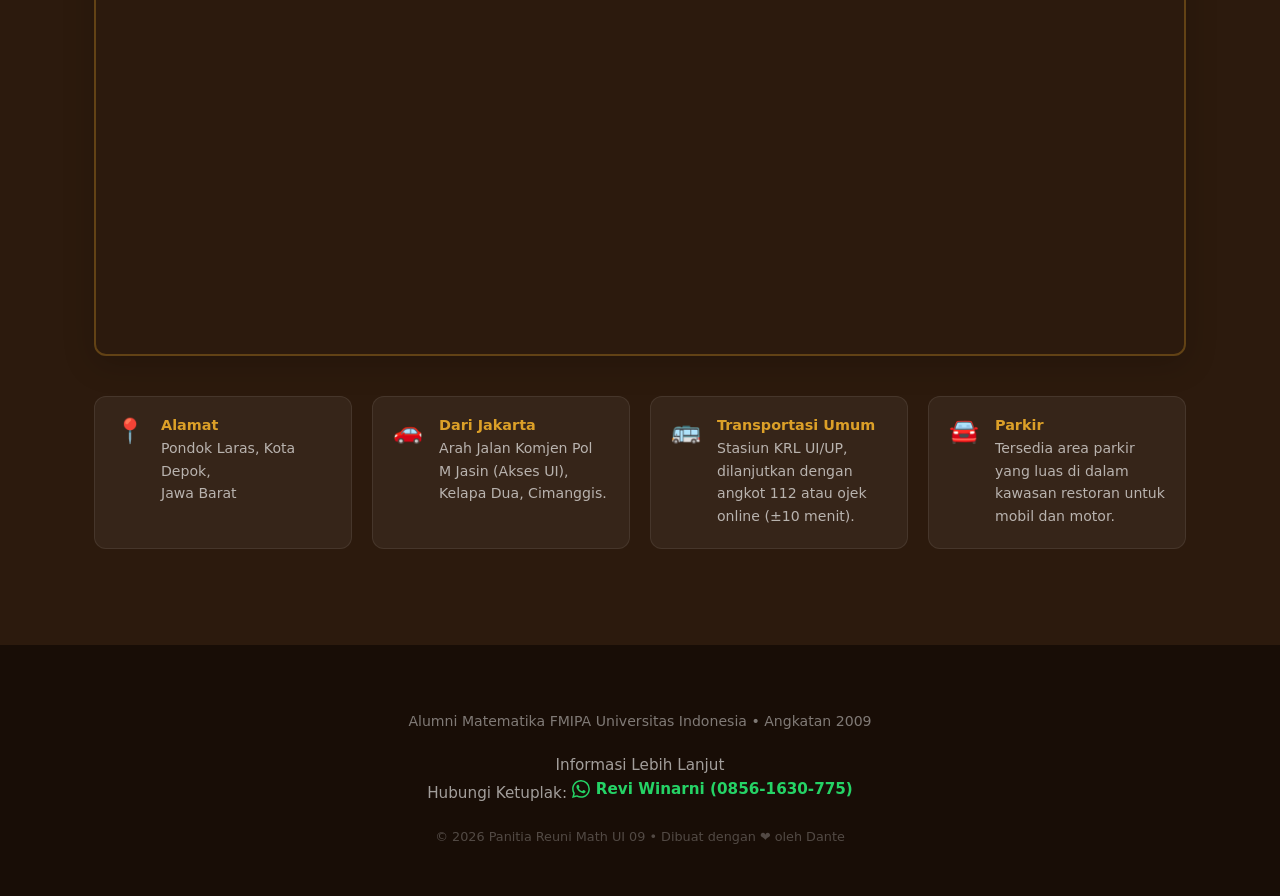
==== commit 34151346: "style: ubah teks 'Alumni Mendaftar' menjadi 'Peserta Mendaftar'" ====
--- a/public/index.html
+++ b/public/index.html
@@ -296,7 +296,7 @@
       <!-- Item 2: Alumni Terdaftar -->
       <div class="stats-overlap-item">
         <div class="stats-overlap-val"><span id="stat-registered-count">14</span></div>
-        <div class="stats-overlap-label">Alumni Mendaftar</div>
+        <div class="stats-overlap-label">Peserta Mendaftar</div>
       </div>
     </div>
   </div>
@@ -367,7 +367,7 @@
     </div>
   </footer>
 
-  <script src="app.js?v=2.1"></script>
+  <script src="app.js?v=2.2"></script>
 </body>
 
 </html>
